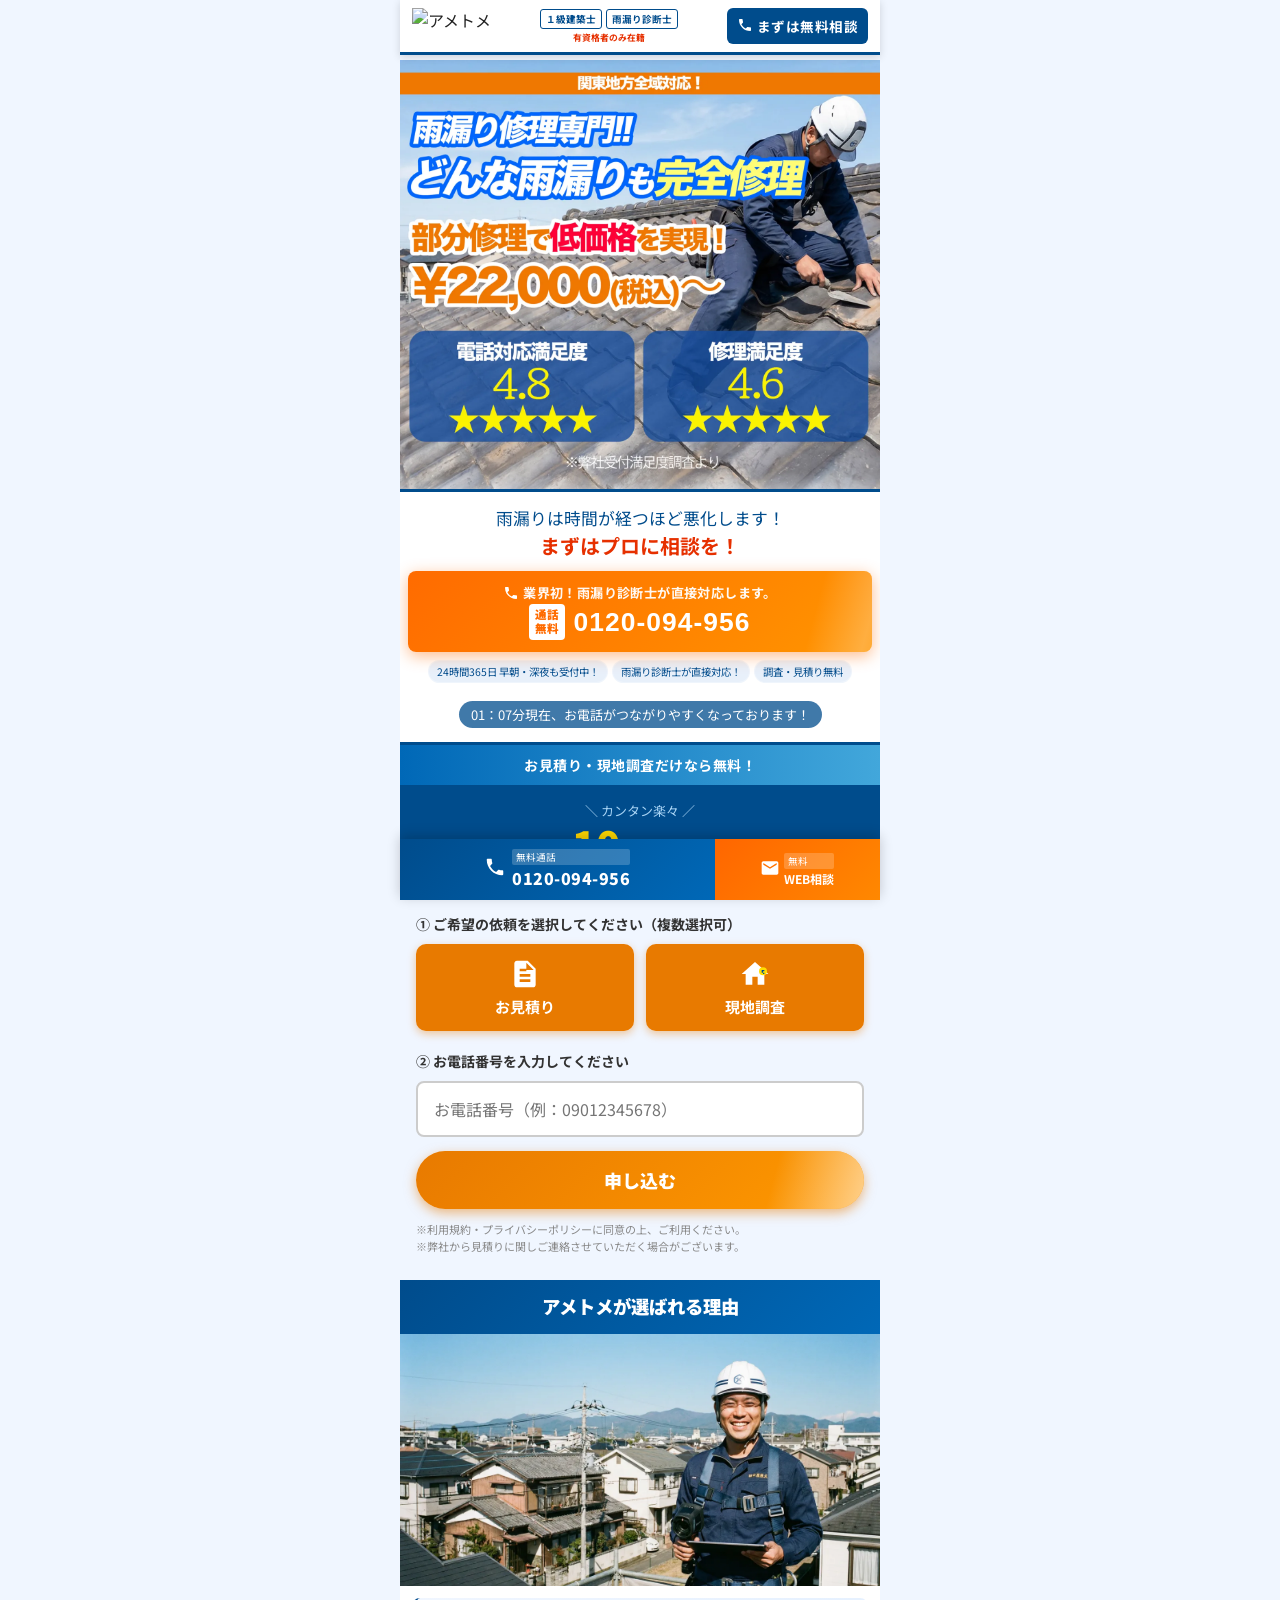
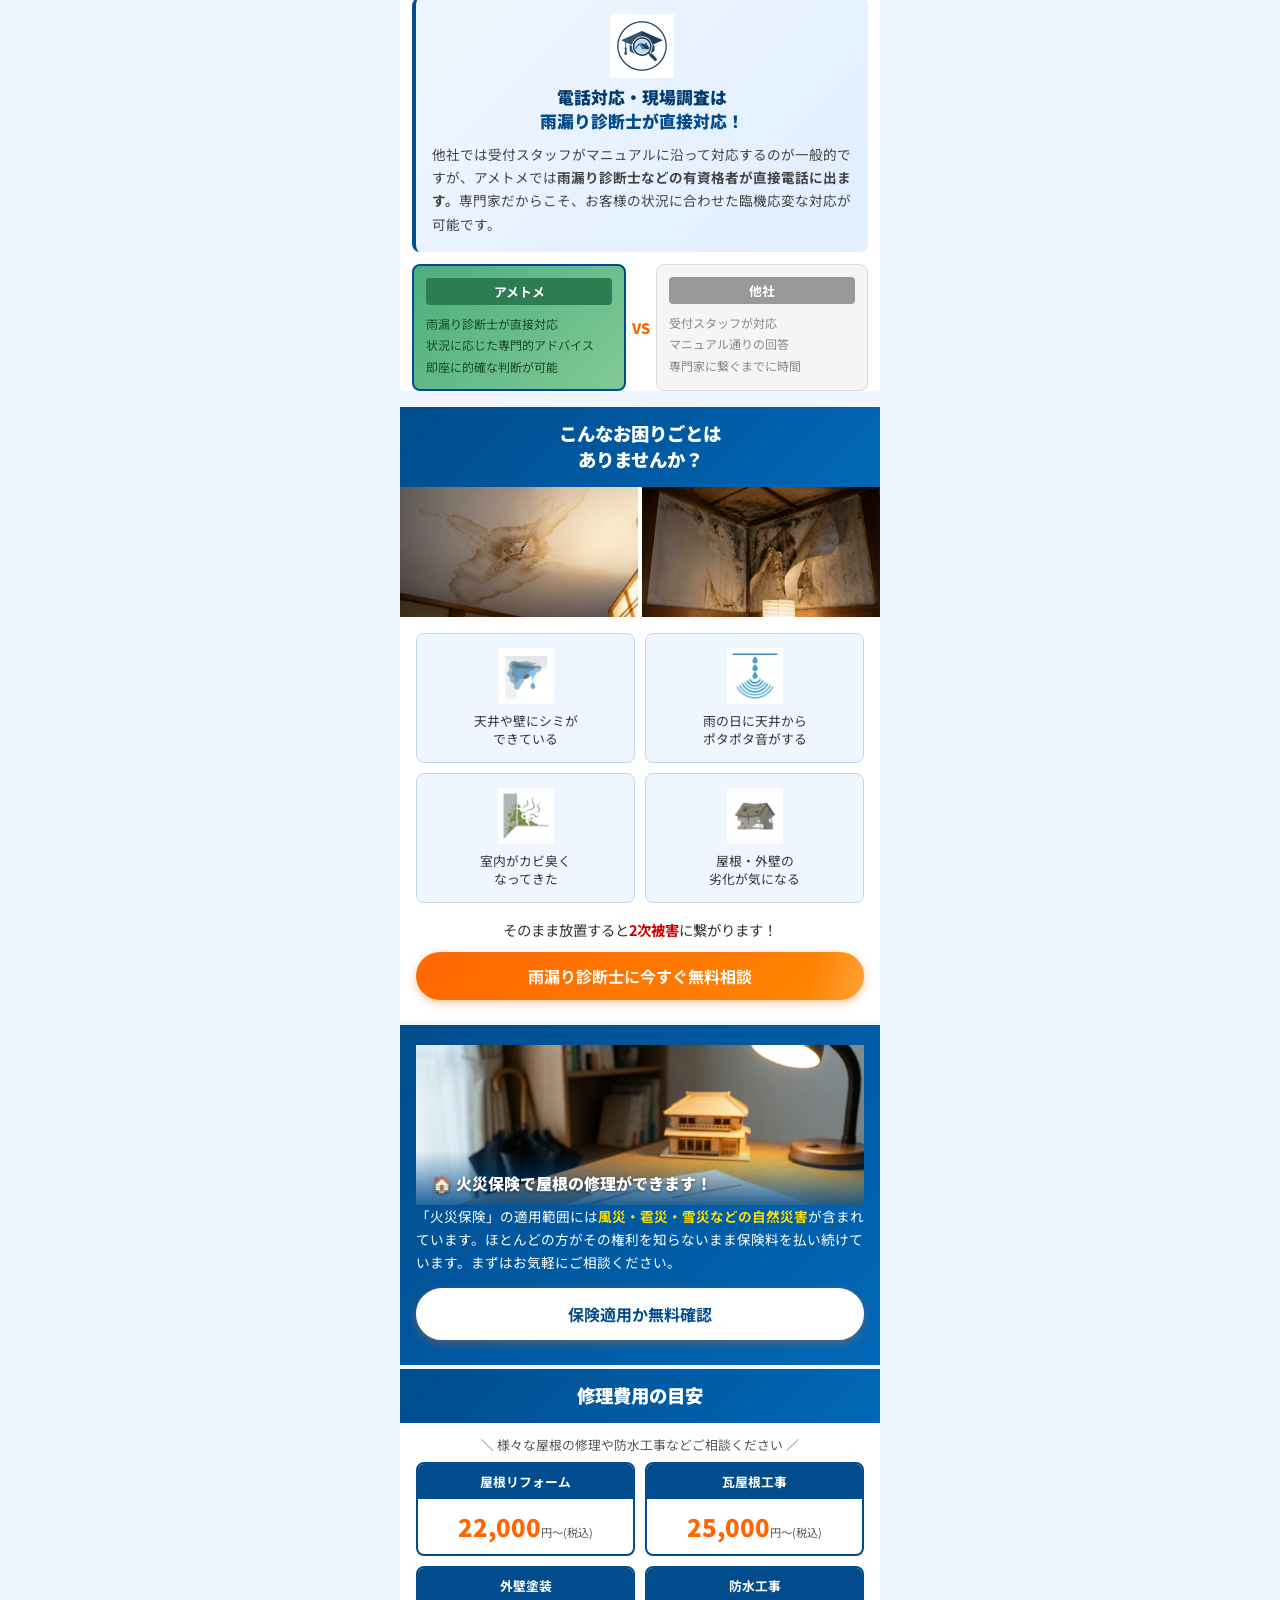
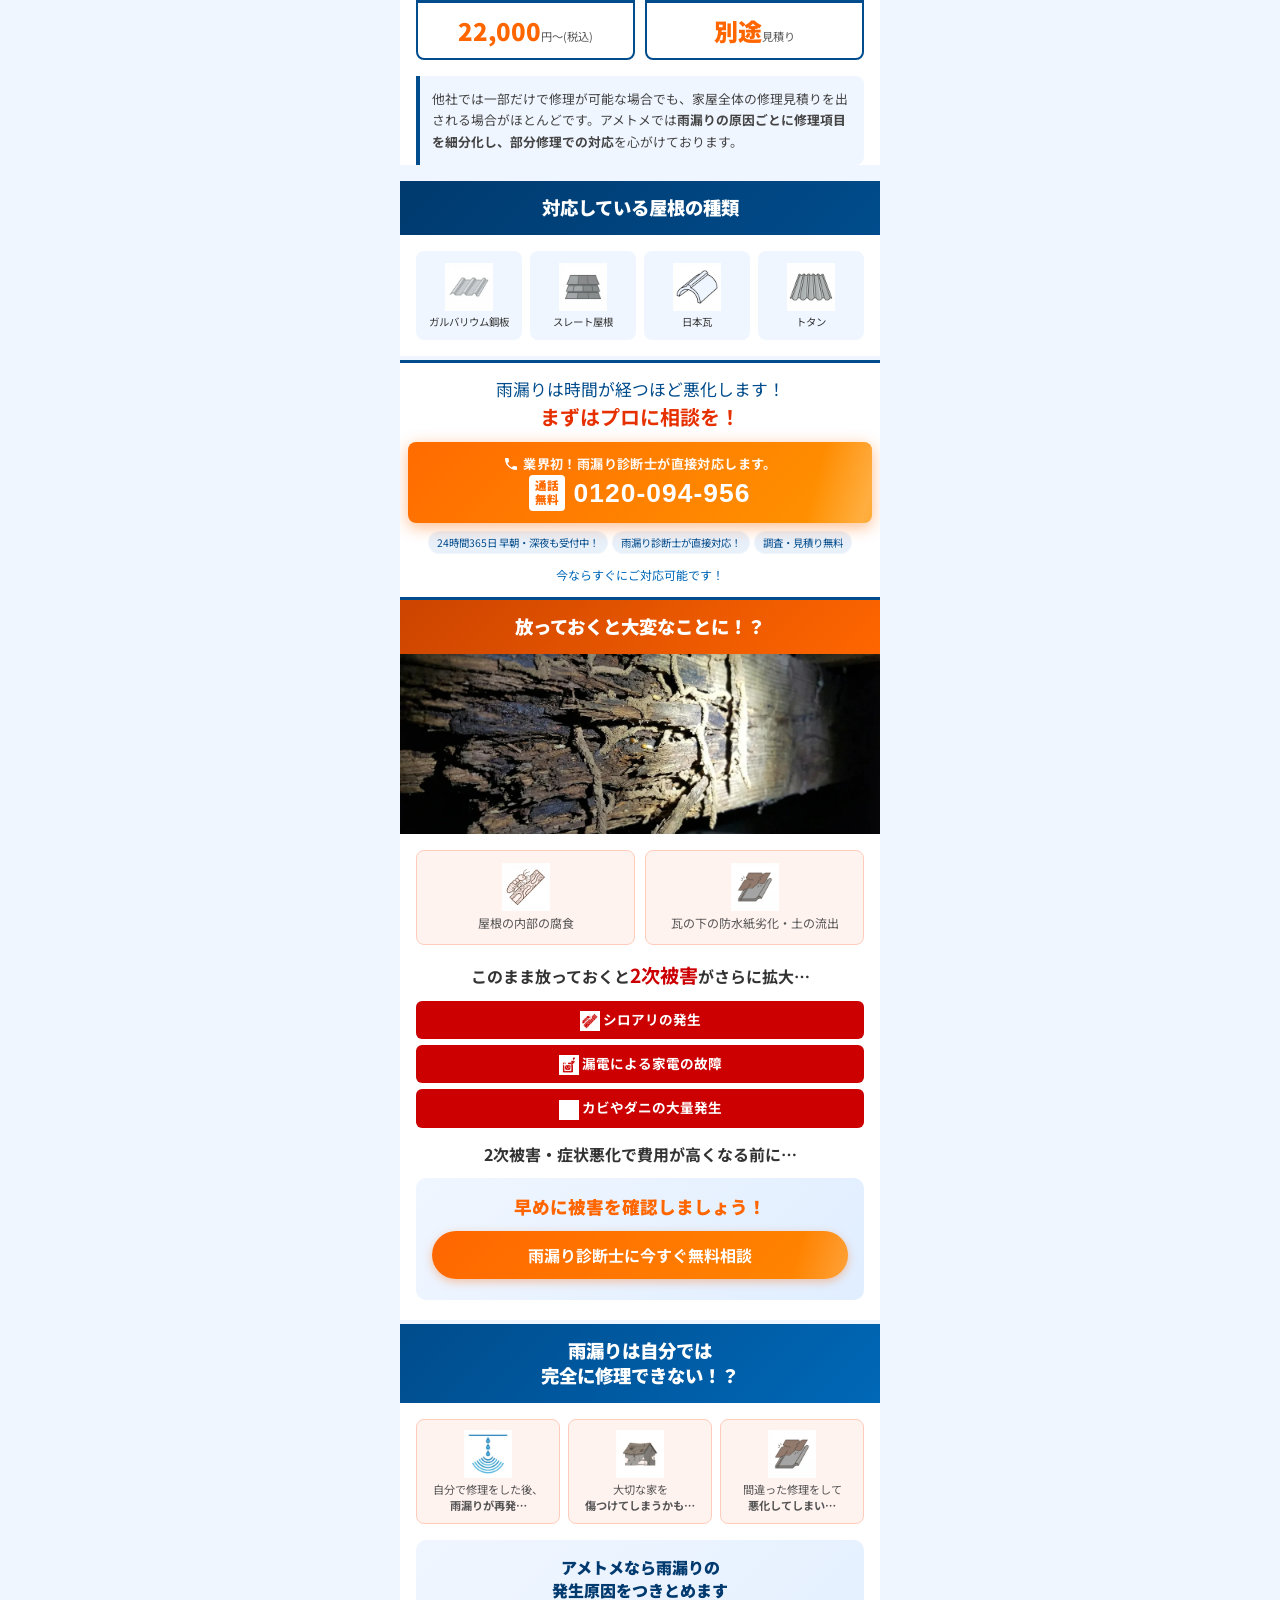
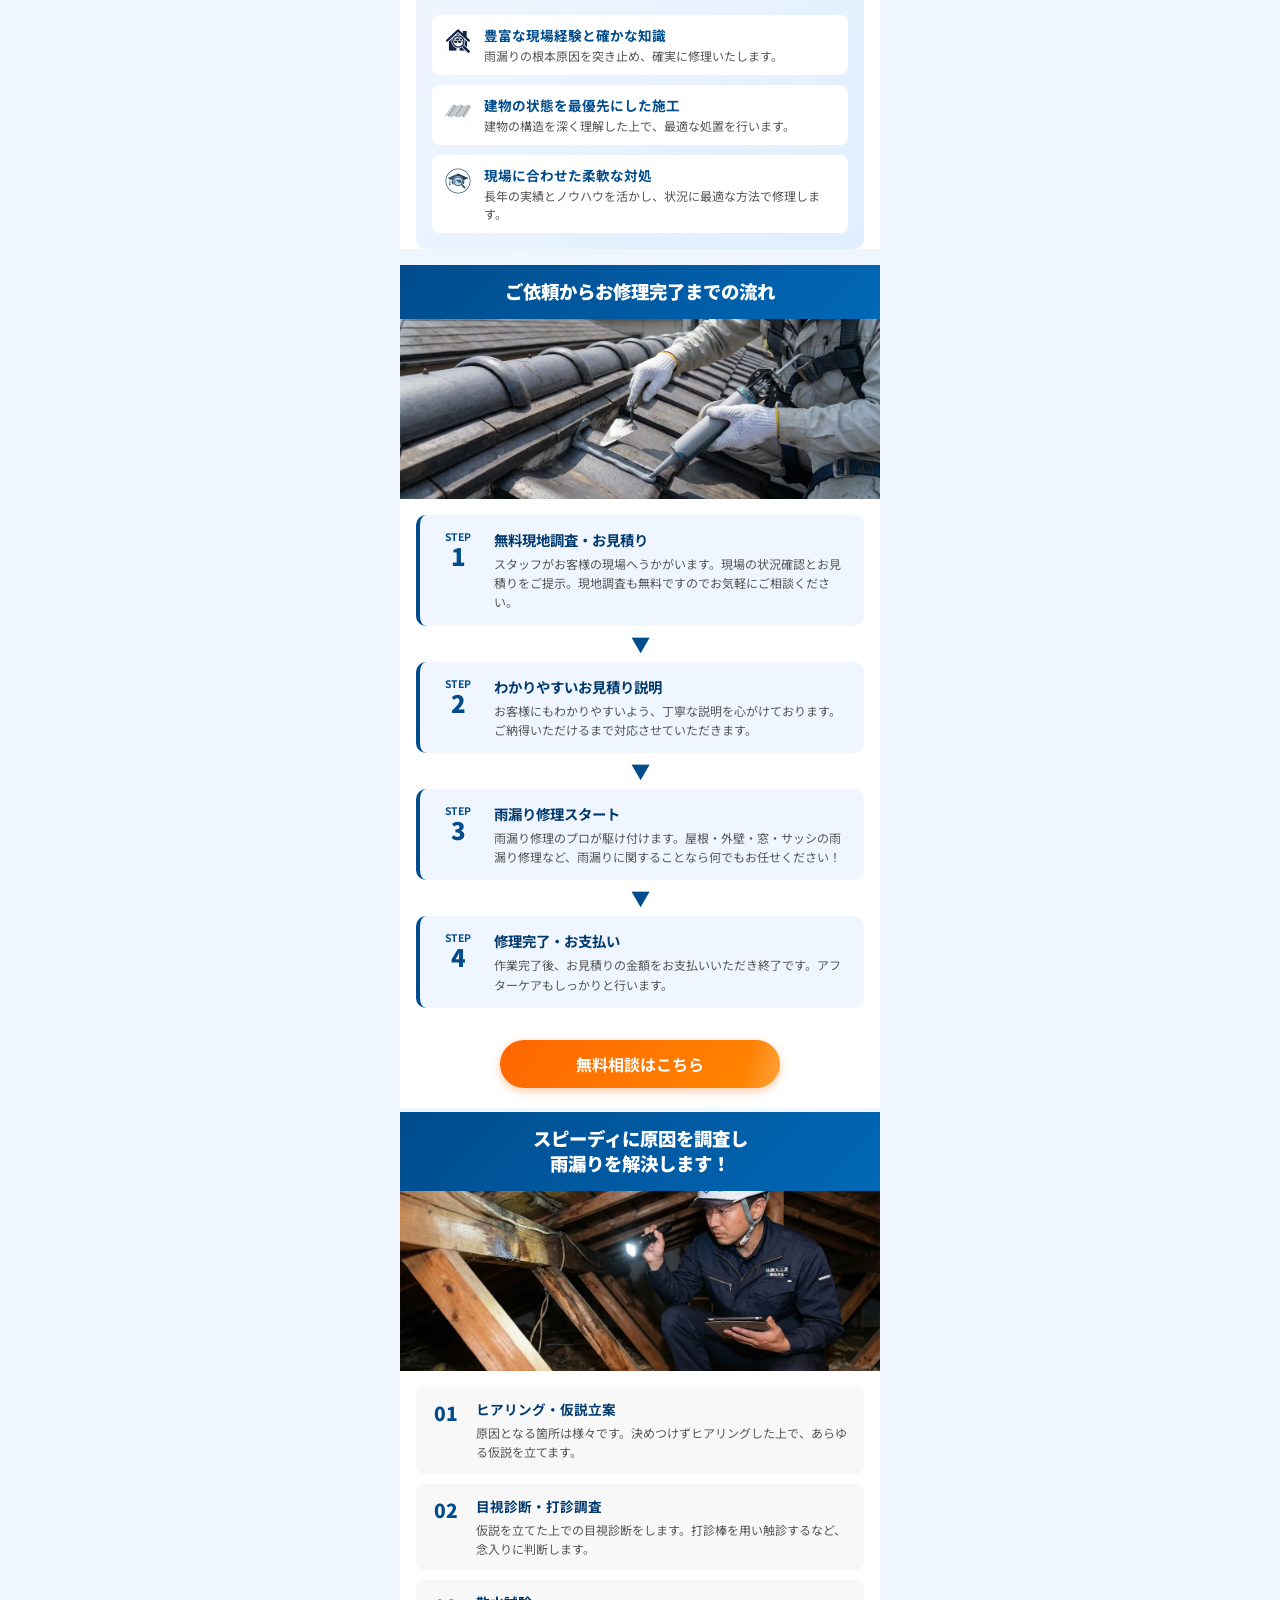
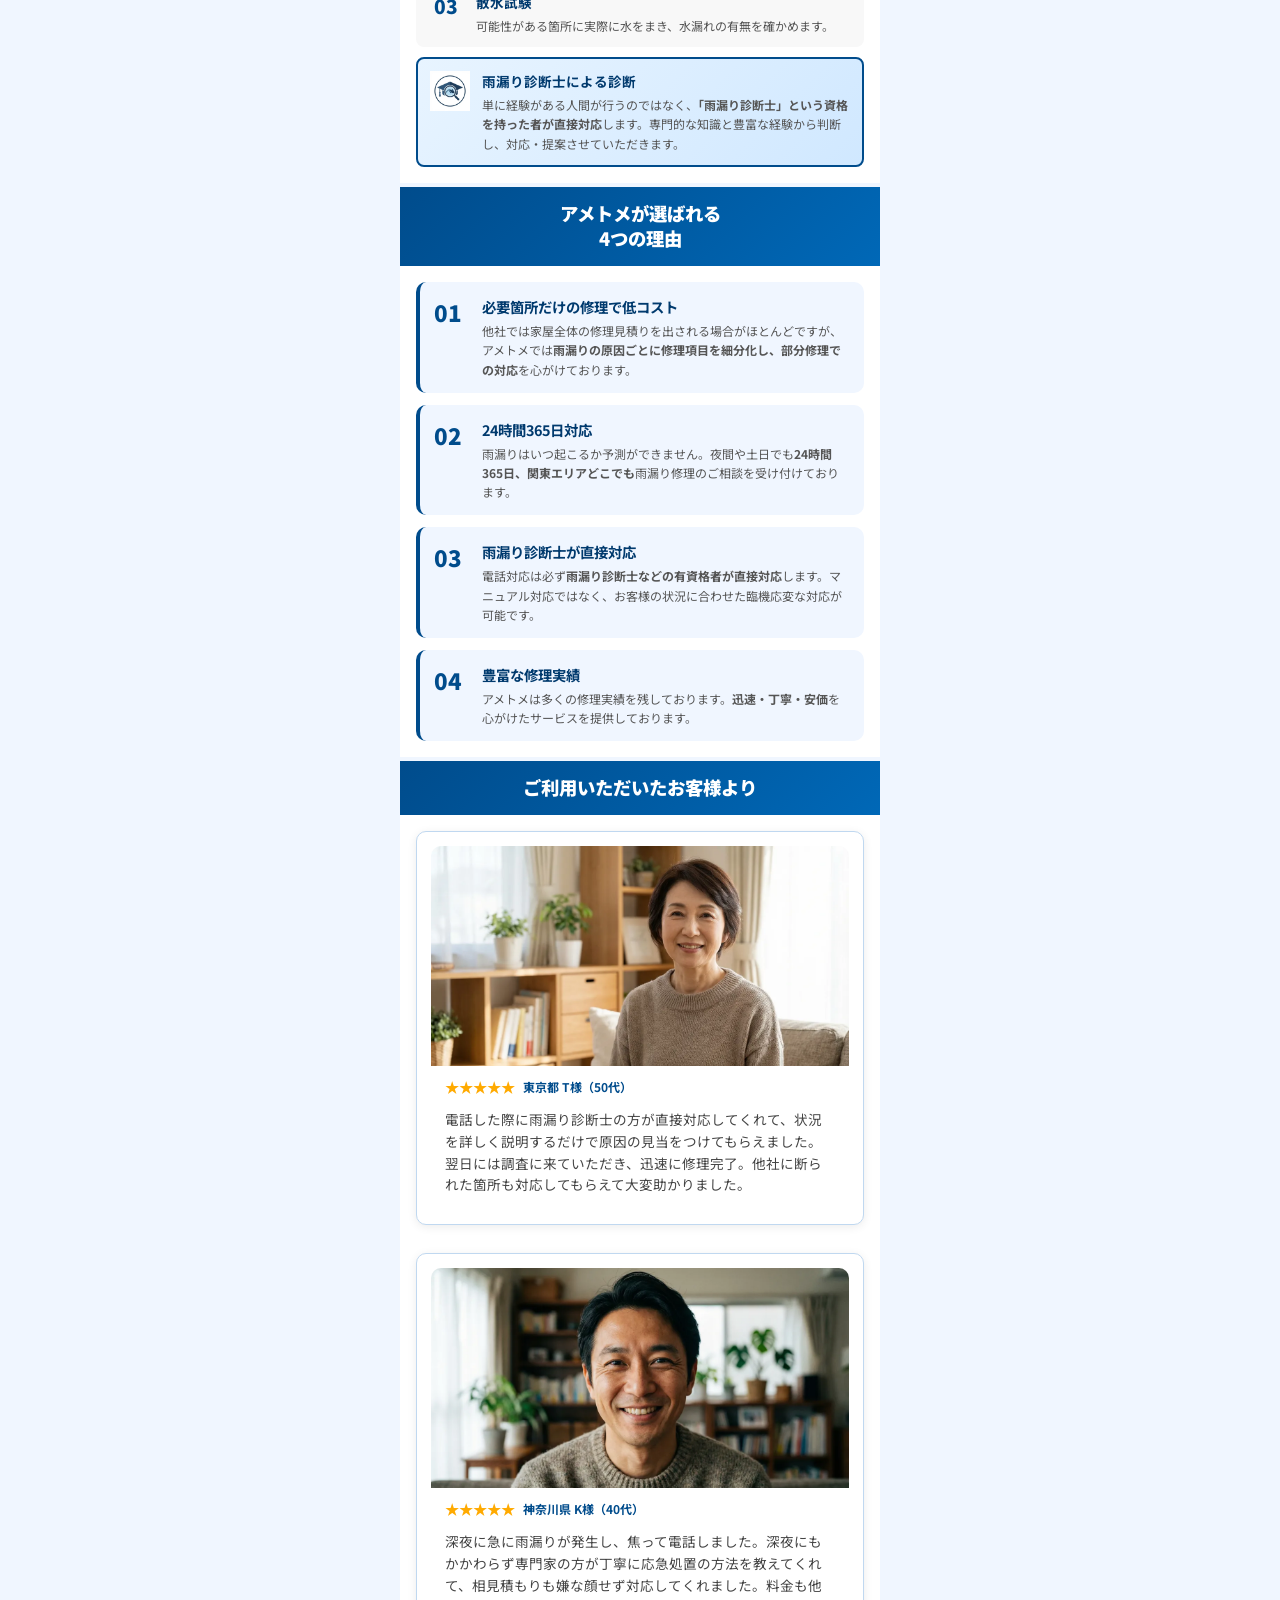
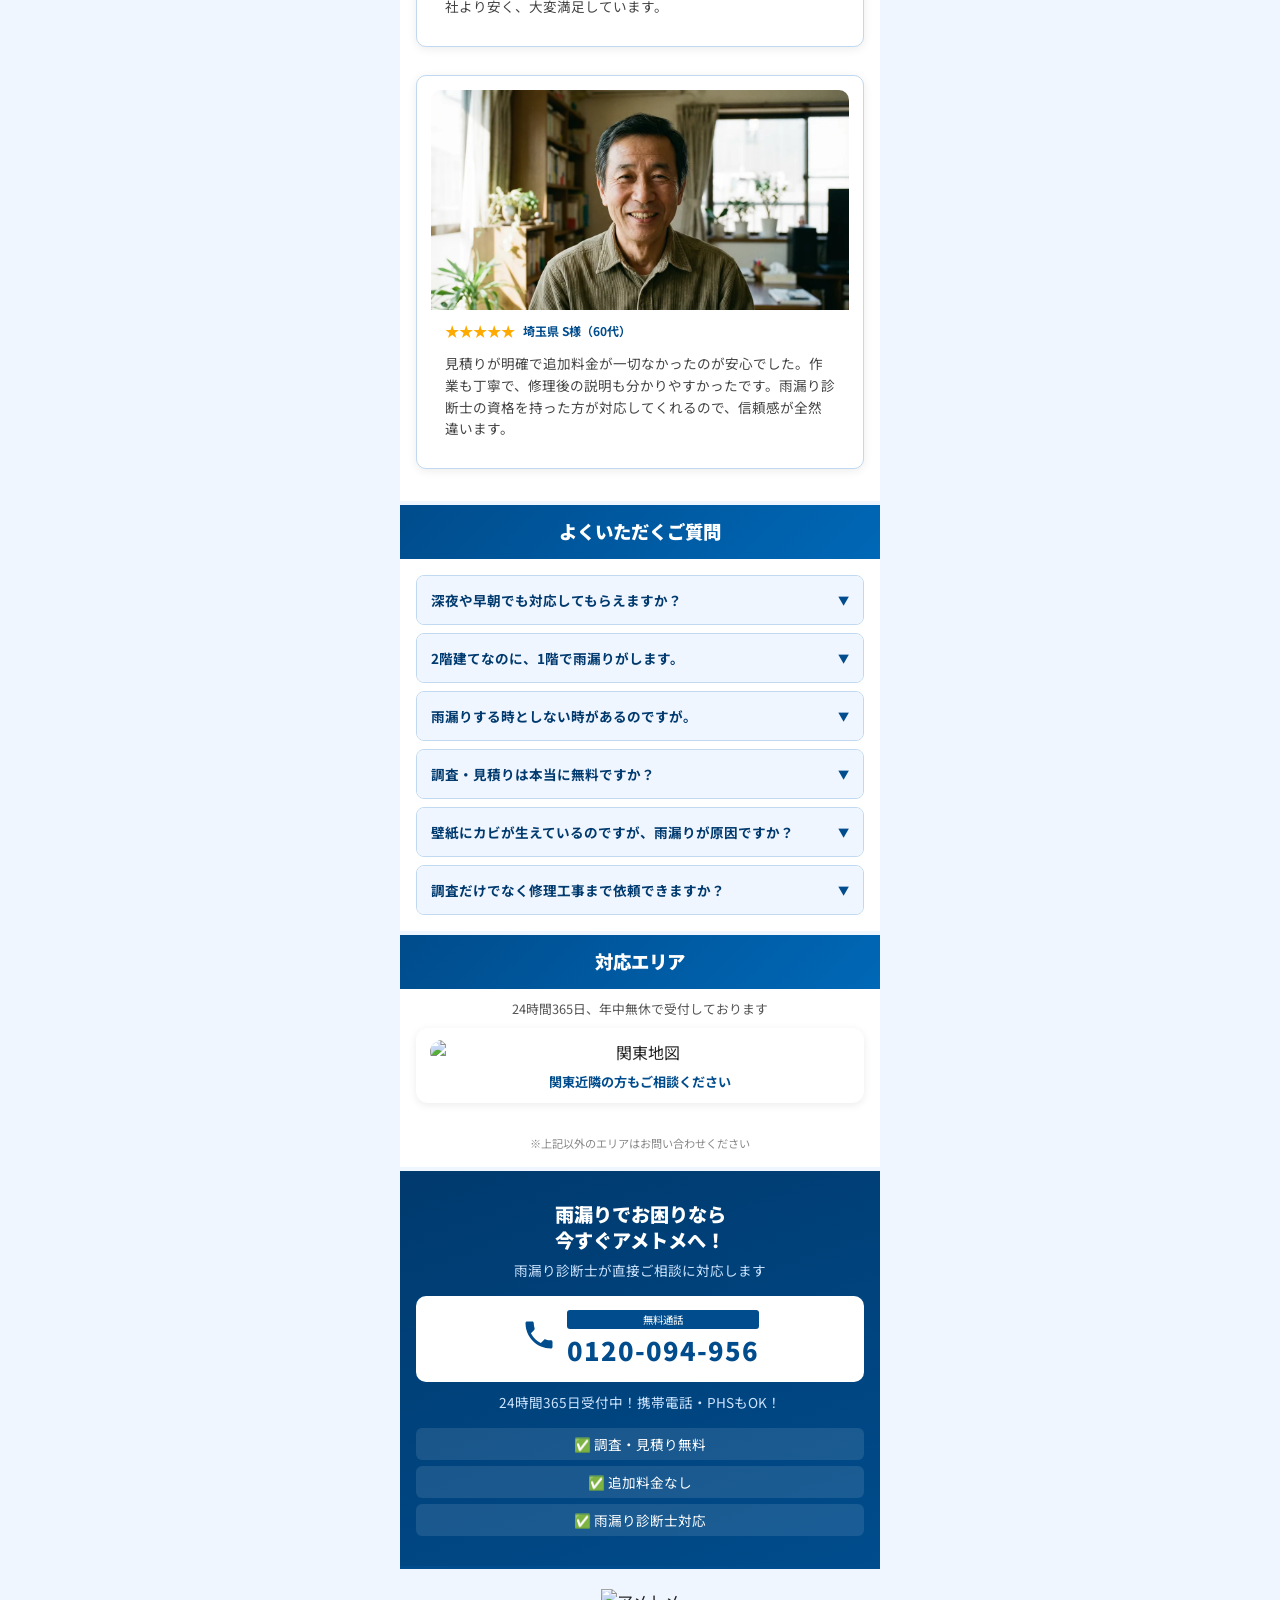
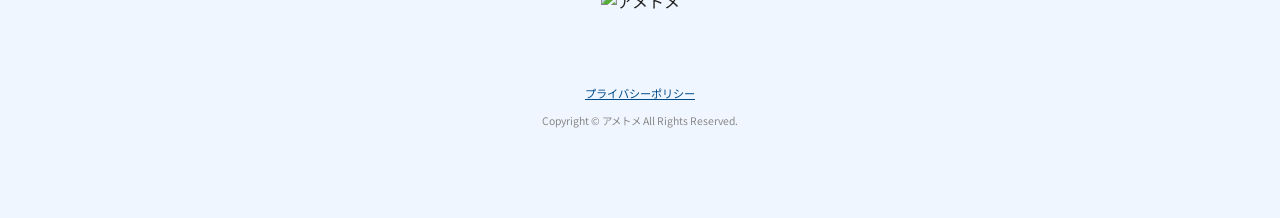
==== index.html @ 77d97c4b "画像をWebPに軽量化（写真1200px・アイコン256px、アスペクト比保持）" ====
<!DOCTYPE html>
<html lang="ja">
<head>
  <meta charset="UTF-8">
  <!-- Google Tag Manager -->
  <script>(function(w,d,s,l,i){w[l]=w[l]||[];w[l].push({'gtm.start':
  new Date().getTime(),event:'gtm.js'});var f=d.getElementsByTagName(s)[0],
  j=d.createElement(s),dl=l!='dataLayer'?'&l='+l:'';j.async=true;j.src=
  'https://www.googletagmanager.com/gtm.js?id='+i+dl;f.parentNode.insertBefore(j,f);
  })(window,document,'script','dataLayer','GTM-PG8TC7L5');</script>
  <!-- End Google Tag Manager -->
  <link rel="icon" type="image/x-icon" href="favicon.ico">
  <link rel="icon" type="image/png" sizes="32x32" href="favicon-32x32.png">
  <link rel="apple-touch-icon" sizes="180x180" href="apple-touch-icon.png">
  <meta name="viewport" content="width=device-width, initial-scale=1.0, maximum-scale=1.0, user-scalable=no">
  <title>【公式】雨漏り修理専門のアメトメ</title>
  <link rel="stylesheet" href="style.css">
  <link rel="preconnect" href="https://fonts.googleapis.com">
  <script>
    // リアルタイム時刻表示
    function updateRealtimeNote() {
      var el = document.getElementById('realtime-note');
      if (!el) return;
      var now = new Date();
      var h = now.getHours();
      var m = now.getMinutes();
      var hStr = String(h).padStart(2,'0');
      var mStr = String(m).padStart(2,'0');
      el.textContent = hStr + '\uFF1A' + mStr + '\u5206\u73fe\u5728\u3001\u304a\u96fb\u8a71\u304c\u3064\u306a\u304c\u308a\u3084\u3059\u304f\u306a\u3063\u3066\u304a\u308a\u307e\u3059\uff01';
    }
    document.addEventListener('DOMContentLoaded', function() {
      updateRealtimeNote();
      setInterval(updateRealtimeNote, 60000);
      // フォームボタントグル
      window.toggleFormType = function(btn) {
        btn.classList.toggle('selected');
      };

      // URLからIDとパラメータを取得する
      function getLpId() {
        // クエリパラメータの ?id=xxx を取得（例: ?id=1, ?id=lis1）
        var search = window.location.search;
        if (search) {
          var params = new URLSearchParams(search);
          var id = params.get('id');
          if (id) return id;
        }
        return '';
      }
      function getAllParams() {
        var params = {};
        // URLクエリパラメータ（?gclid=xxx など）をすべて取得
        var search = window.location.search;
        if (search) {
          search.substring(1).split('&').forEach(function(p) {
            var kv = p.split('=');
            if (kv[0]) params[decodeURIComponent(kv[0])] = decodeURIComponent(kv[1] || '');
          });
        }
        // lp_id を id パラメータから設定（その他タグと重複しないよう id は除外）
        var lpId = getLpId();
        if (lpId) {
          params['lp_id'] = lpId;
          delete params['id']; // その他タグに id が重複表示されないよう削除
        }
        return params;
      }

      // フォームバリデーション
      window.submitForm = function(e) {
        e.preventDefault();
        var tel = document.getElementById('form-tel').value.trim();
        var error = document.getElementById('form-tel-error');
        var input = document.getElementById('form-tel');
        // 数字8桁以上の数字のみ許可
        var telRegex = /^[0-9]{8,13}$/;
        if (!tel || !telRegex.test(tel.replace(/-/g, ''))) {
          error.style.display = 'block';
          input.style.borderColor = '#e00';
          return;
        }
        error.style.display = 'none';
        input.style.borderColor = '';

        // 選択内容を取得
        var selectedBtns = document.querySelectorAll('.form-type-btn.selected');
        var selectedTypes = [];
        selectedBtns.forEach(function(btn) {
          selectedTypes.push(btn.querySelector('span:last-child').textContent.trim());
        });
        var selectedText = selectedTypes.length > 0 ? selectedTypes.join('、') : '未選択';

        // GASエンドポイントに送信
        var params = getAllParams();
        var gasUrl = 'https://script.google.com/macros/s/AKfycbxDRDaoy_xDl4v4_bYH3mhDGW6qh0iqcvrIvxtK2GXDJiKAFluW1lR8rySm_0wHvDYA/exec';
        var payload = {
          tel: tel,
          selected: selectedText,
          lp_id: params['lp_id'] || '',
          params: params,
          timestamp: new Date().toLocaleString('ja-JP', {timeZone: 'Asia/Tokyo'})
        };
        // GASに非同期送信（失敗してもサンクスページには遷移）
        try {
          fetch(gasUrl, {
            method: 'POST',
            mode: 'no-cors',
            headers: {'Content-Type': 'application/json'},
            body: JSON.stringify(payload)
          });
        } catch(err) { /* 送信失敗は無視 */ }

        // GTM dataLayer push（フォームCV）
        window.dataLayer = window.dataLayer || [];
        window.dataLayer.push({
          event: 'form_cv',
          lp_id: params['lp_id'] || '',
          tel: tel,
          selected: selectedText
        });

        // サンクスページに遷移（パラメータを引き継ぐ）
        var thanksUrl = 'thanks.html';
        var paramStr = Object.keys(params).map(function(k) {
          return encodeURIComponent(k) + '=' + encodeURIComponent(params[k]);
        }).join('&');
        if (paramStr) thanksUrl += '?' + paramStr;
        window.location.href = thanksUrl;
      };
    });
  </script>
  <link href="https://fonts.googleapis.com/css2?family=Noto+Sans+JP:wght@400;500;700;900&display=swap" rel="stylesheet">
</head>
<body>
<!-- Google Tag Manager (noscript) -->
<noscript><iframe src="https://www.googletagmanager.com/ns.html?id=GTM-PG8TC7L5"
height="0" width="0" style="display:none;visibility:hidden"></iframe></noscript>
<!-- End Google Tag Manager (noscript) -->

<!-- ===== FIXED HEADER ===== -->
<header class="fixed-header">
  <div class="header-inner">
    <div class="logo-wrap">
      <img src="img/logo_yoko.png" alt="アメトメ" class="header-logo-img">
    </div>
    <div class="header-badges">
      <div class="header-badge-wrap">
        <span class="header-badge">１級建築士</span>
        <span class="header-badge">雨漏り診断士</span>
      </div>
      <p class="header-badge-note">有資格者のみ在籍</p>
    </div>
    <a href="tel:01200940956" class="header-tel">
      <span class="tel-icon">
        <svg xmlns="http://www.w3.org/2000/svg" width="16" height="16" viewBox="0 0 24 24" fill="white">
          <path d="M6.62 10.79c1.44 2.83 3.76 5.14 6.59 6.59l2.2-2.2c.27-.27.67-.36 1.02-.24 1.12.37 2.33.57 3.57.57.55 0 1 .45 1 1V20c0 .55-.45 1-1 1-9.39 0-17-7.61-17-17 0-.55.45-1 1-1h3.5c.55 0 1 .45 1 1 0 1.25.2 2.45.57 3.57.11.35.03.74-.25 1.02l-2.2 2.2z"/>
        </svg>
      </span>
      <span class="tel-num">まずは無料相談</span>
    </a>
  </div>
</header>


<!-- ===== HERO ===== -->
<section class="hero-img-only">
  <a href="tel:01200940956">
    <img src="img/fv_main.webp" alt="雨漏り修理専門！どんな雨漏りも完全修理 部分修理で低価格を実現！¥22,000(税込)〜" class="hero-fv-img">
  </a>
</section>

<!-- ===== CTA BAND 1 ===== -->
<section class="cta-band">
  <p class="cta-band-title">雨漏りは時間が経つほど悪化します！<br><strong>まずはプロに相談を！</strong></p>
  <a href="tel:01200940956" class="btn-call-band btn-call-orange">
    <span class="call-line1">
      <svg xmlns="http://www.w3.org/2000/svg" width="16" height="16" viewBox="0 0 24 24" fill="white" style="vertical-align:middle;margin-right:4px;">
        <path d="M6.62 10.79c1.44 2.83 3.76 5.14 6.59 6.59l2.2-2.2c.27-.27.67-.36 1.02-.24 1.12.37 2.33.57 3.57.57.55 0 1 .45 1 1V20c0 .55-.45 1-1 1-9.39 0-17-7.61-17-17 0-.55.45-1 1-1h3.5c.55 0 1 .45 1 1 0 1.25.2 2.45.57 3.57.11.35.03.74-.25 1.02l-2.2 2.2z"/>
      </svg>
      業界初！雨漏り診断士が直接対応します。
    </span>
    <span class="call-line2">
      <span class="call-free-box">通話<br>無料</span>
      <span class="call-tel-num">0120-094-956</span>
    </span>
  </a>
  <div class="cta-band-info">
    <span>24時間365日 早朝・深夜も受付中！</span>
    <span>雨漏り診断士が直接対応！</span>
    <span>調査・見積り無料</span>
  </div>
  <p class="cta-band-note" id="realtime-note">今ならすぐにご対応可能です！</p>
</section>

<!-- ===== SIMPLE FORM ===== -->
<section class="simple-form-section">
  <div class="form-badge">お見積り・現地調査だけなら無料！</div>
  <div class="form-header">
    <p class="form-header-sub">＼ カンタン楽々 ／</p>
    <h2 class="form-header-title">たった<span class="form-big">10</span>秒で相談完了！</h2>
  </div>
  <div class="form-body">
    <p class="form-step-label">① ご希望の依頼を選択してください（複数選択可）</p>
    <div class="form-type-btns">
      <button class="form-type-btn" onclick="toggleFormType(this)">
        <span class="form-type-icon">
          <svg xmlns="http://www.w3.org/2000/svg" width="32" height="32" viewBox="0 0 24 24" fill="white"><path d="M14 2H6c-1.1 0-2 .9-2 2v16c0 1.1.9 2 2 2h12c1.1 0 2-.9 2-2V8l-6-6zm-1 7V3.5L18.5 9H13zM8 16h8v2H8v-2zm0-4h8v2H8v-2zm0-4h5v2H8V8z"/></svg>
        </span>
        <span>お見積り</span>
      </button>
      <button class="form-type-btn" onclick="toggleFormType(this)">
        <span class="form-type-icon">
          <svg xmlns="http://www.w3.org/2000/svg" width="32" height="32" viewBox="0 0 24 24" fill="white"><path d="M10 20v-6h4v6h5v-8h3L12 3 2 12h3v8z"/><circle cx="18" cy="10" r="3" fill="#ffdd00"/><path d="M17 9h2v1h-1v1h-1V9zm1 2h1v1h-1v-1z" fill="#004c8c"/></svg>
        </span>
        <span>現地調査</span>
      </button>
    </div>
    <p class="form-step-label">② お電話番号を入力してください</p>
    <input type="tel" id="form-tel" class="form-tel-input" placeholder="お電話番号（例：09012345678）" inputmode="numeric">
    <p id="form-tel-error" class="form-tel-error" style="display:none">⚠️ 電話番号を正しく入力してください</p>
    <button class="form-submit-btn" id="form-submit-btn" onclick="submitForm(event)">申し込む</button>
    <p class="form-disclaimer">※利用規約・プライバシーポリシーに同意の上、ご利用ください。<br>※弊社から見積りに関しご連絡させていただく場合がございます。</p>
  </div>
</section>

<!-- ===== UNIQUE VALUE ===== -->
<section class="unique-value">
  <div class="section-header blue">
    <h2>アメトメが選ばれる理由</h2>
  </div>
  <img src="img/photo_diagnosis_wide.webp" alt="雨漏り診断士" class="cert-photo-wide">
  <div class="unique-card highlight-card">
    <div class="unique-icon"><img src="img/icon_diagnosis.webp" alt="雨漏り診断士" class="section-icon"></div>
    <h3>電話対応・現場調査は<br><em>雨漏り診断士が直接対応！</em></h3>
    <p>他社では受付スタッフがマニュアルに沿って対応するのが一般的ですが、アメトメでは<strong>雨漏り診断士などの有資格者が直接電話に出ます。</strong>専門家だからこそ、お客様の状況に合わせた臨機応変な対応が可能です。</p>
  </div>
  <div class="unique-compare">
    <div class="compare-col ametome ametome-green">
      <div class="compare-label">アメトメ</div>
      <ul>
        <li>雨漏り診断士が直接対応</li>
        <li>状況に応じた専門的アドバイス</li>
        <li>即座に的確な判断が可能</li>
      </ul>
    </div>
    <div class="compare-vs">VS</div>
    <div class="compare-col other">
      <div class="compare-label">他社</div>
      <ul>
        <li>受付スタッフが対応</li>
        <li>マニュアル通りの回答</li>
        <li>専門家に繋ぐまでに時間</li>
      </ul>
    </div>
  </div>
</section>

<!-- ===== WORRY ===== -->
<section class="worry">
  <div class="section-header blue">
    <h2>こんなお困りごとは<br>ありませんか？</h2>
  </div>
  <div class="worry-photo-row">
    <img src="img/photo_ceiling_stain.webp" alt="天井の雨漏りシミ" class="worry-photo">
    <img src="img/photo_mold_wall.webp" alt="壁のカビ" class="worry-photo">
  </div>
  <div class="worry-list">
    <div class="worry-item">
      <span class="worry-icon"><img src="img/icon_stain.webp" alt="シミ" class="section-icon"></span>
      <p>天井や壁にシミが<br>できている</p>
    </div>
    <div class="worry-item">
      <span class="worry-icon"><img src="img/icon_drip.webp" alt="ポタポタ" class="section-icon"></span>
      <p>雨の日に天井から<br>ポタポタ音がする</p>
    </div>
    <div class="worry-item">
      <span class="worry-icon"><img src="img/icon_mold.webp" alt="カビ" class="section-icon"></span>
      <p>室内がカビ臭く<br>なってきた</p>
    </div>
    <div class="worry-item">
      <span class="worry-icon"><img src="img/icon_roof_damage.webp" alt="屋根劣化" class="section-icon"></span>
      <p>屋根・外壁の<br>劣化が気になる</p>
    </div>
  </div>
  <div class="worry-cta">
    <p>そのまま放置すると<strong>2次被害</strong>に繋がります！</p>
    <a href="tel:01200940956" class="btn-call-sm">雨漏り診断士に今すぐ無料相談</a>
  </div>
</section>

<!-- ===== INSURANCE ===== -->
<section class="insurance">
  <div class="insurance-hero">
    <img src="img/photo_fire_insurance.webp" alt="火災保険" class="insurance-photo">
    <div class="insurance-overlay">
      <h3>🏠 火災保険で屋根の修理ができます！</h3>
    </div>
  </div>
  <div class="insurance-inner">
    <h3 style="display:none">火災保険で屋根の修理ができます！</h3>
    <p>「火災保険」の適用範囲には<strong>風災・雹災・雪災などの自然災害</strong>が含まれています。ほとんどの方がその権利を知らないまま保険料を払い続けています。まずはお気軽にご相談ください。</p>
    <a href="tel:01200940956" class="btn-call-sm white">保険適用か無料確認</a>
  </div>
</section>

<!-- ===== PRICE ===== -->
<section class="price">
  <div class="section-header blue">
    <h2>修理費用の目安</h2>
  </div>
  <p class="price-lead">＼ 様々な屋根の修理や防水工事などご相談ください ／</p>
  <div class="price-grid">
    <div class="price-card">
      <div class="price-card-name">屋根リフォーム</div>
      <div class="price-card-price"><strong>22,000</strong><span>円〜(税込)</span></div>
    </div>
    <div class="price-card">
      <div class="price-card-name">瓦屋根工事</div>
      <div class="price-card-price"><strong>25,000</strong><span>円〜(税込)</span></div>
    </div>
    <div class="price-card">
      <div class="price-card-name">外壁塗装</div>
      <div class="price-card-price"><strong>22,000</strong><span>円〜(税込)</span></div>
    </div>
    <div class="price-card">
      <div class="price-card-name">防水工事</div>
      <div class="price-card-price"><strong>別途</strong><span>見積り</span></div>
    </div>
  </div>
  <div class="price-note-box">
    <p>他社では一部だけで修理が可能な場合でも、家屋全体の修理見積りを出される場合がほとんどです。アメトメでは<strong>雨漏りの原因ごとに修理項目を細分化し、部分修理での対応</strong>を心がけております。</p>
  </div>

</section>

<!-- ===== ROOF TYPES ===== -->
<section class="roof-types">
  <div class="section-header dark">
    <h2>対応している屋根の種類</h2>
  </div>
  <div class="roof-grid">
    <div class="roof-item">
      <div class="roof-icon"><img src="img/icon_roof_galv.webp" alt="ガルバリウム鋼板" class="section-icon"></div>
      <p>ガルバリウム鋼板</p>
    </div>
    <div class="roof-item">
      <div class="roof-icon"><img src="img/icon_roof_slate.webp" alt="スレート" class="section-icon"></div>
      <p>スレート屋根</p>
    </div>
    <div class="roof-item">
      <div class="roof-icon"><img src="img/icon_roof_kawara2.webp" alt="日本瓦" class="section-icon"></div>
      <p>日本瓦</p>
    </div>
    <div class="roof-item">
      <div class="roof-icon"><img src="img/icon_roof_totan.webp" alt="トタン" class="section-icon"></div>
      <p>トタン</p>
    </div>
  </div>
</section>

<!-- ===== CTA BAND 2 ===== -->
<section class="cta-band">
  <p class="cta-band-title">雨漏りは時間が経つほど悪化します！<br><strong>まずはプロに相談を！</strong></p>
  <a href="tel:01200940956" class="btn-call-band btn-call-orange">
    <span class="call-line1">
      <svg xmlns="http://www.w3.org/2000/svg" width="16" height="16" viewBox="0 0 24 24" fill="white" style="vertical-align:middle;margin-right:4px;">
        <path d="M6.62 10.79c1.44 2.83 3.76 5.14 6.59 6.59l2.2-2.2c.27-.27.67-.36 1.02-.24 1.12.37 2.33.57 3.57.57.55 0 1 .45 1 1V20c0 .55-.45 1-1 1-9.39 0-17-7.61-17-17 0-.55.45-1 1-1h3.5c.55 0 1 .45 1 1 0 1.25.2 2.45.57 3.57.11.35.03.74-.25 1.02l-2.2 2.2z"/>
      </svg>
      業界初！雨漏り診断士が直接対応します。
    </span>
    <span class="call-line2">
      <span class="call-free-box">通話<br>無料</span>
      <span class="call-tel-num">0120-094-956</span>
    </span>
  </a>
  <div class="cta-band-info">
    <span>24時間365日 早朝・深夜も受付中！</span>
    <span>雨漏り診断士が直接対応！</span>
    <span>調査・見積り無料</span>
  </div>
  <p class="cta-band-note">今ならすぐにご対応可能です！</p>
</section>

<!-- ===== DANGER ===== -->
<section class="danger">
  <div class="section-header orange">
    <h2>放っておくと大変なことに！？</h2>
  </div>
  <img src="img/photo_termite_damage.webp" alt="シロアリ被害" class="danger-photo">
  <div class="danger-items">
    <div class="danger-item">
      <span class="danger-icon"><img src="img/icon_termite2.webp" alt="腐食" class="section-icon"></span>
      <p>屋根の内部の腐食</p>
    </div>
    <div class="danger-item">
      <span class="danger-icon"><img src="img/icon_waterproof.webp" alt="防水紙劣化" class="section-icon"></span>
      <p>瓦の下の防水紙劣化・土の流出</p>
    </div>
  </div>
  <div class="danger-result">
    <p>このまま放っておくと<span class="danger-highlight">2次被害</span>がさらに拡大…</p>
    <div class="danger-secondary">
      <span><img src="img/icon_termite2.webp" alt="" class="inline-icon"> シロアリの発生</span>
      <span><img src="img/icon_leak.webp" alt="" class="inline-icon"> 漏電による家電の故障</span>
      <span><img src="img/icon_mold.webp" alt="" class="inline-icon"> カビやダニの大量発生</span>
    </div>
    <p class="danger-cta-text">2次被害・症状悪化で<strong>費用が高くなる前に…</strong></p>
    <div class="danger-action">
      <p class="danger-action-title">早めに被害を確認しましょう！</p>
          <a href="tel:01200940956" class="btn-call-sm">雨漏り診断士に今すぐ無料相談</a>
  </div>
</section>

<!-- ===== DIY WARNING ===== -->
<section class="diy-warning">
  <div class="section-header blue">
    <h2>雨漏りは自分では<br>完全に修理できない！？</h2>
  </div>
  <div class="diy-risks">
    <div class="diy-risk">
      <span class="diy-icon"><img src="img/icon_drip.webp" alt="再発" class="section-icon-sm"></span>
      <p>自分で修理をした後、<br><strong>雨漏りが再発…</strong></p>
    </div>
    <div class="diy-risk">
      <span class="diy-icon"><img src="img/icon_roof_damage.webp" alt="家を傷つける" class="section-icon-sm"></span>
      <p>大切な家を<br><strong>傷つけてしまうかも…</strong></p>
    </div>
    <div class="diy-risk">
      <span class="diy-icon"><img src="img/icon_waterproof.webp" alt="悪化" class="section-icon-sm"></span>
      <p>間違った修理をして<br><strong>悪化してしまい…</strong></p>
    </div>
  </div>
  <div class="diy-solution">
    <h3>アメトメなら雨漏りの<br>発生原因をつきとめます</h3>
    <div class="solution-items">
      <div class="solution-item">
        <span class="sol-icon"><img src="img/icon_survey.webp" alt="調査" class="section-icon-sm"></span>
        <div>
          <strong>豊富な現場経験と確かな知識</strong>
          <p>雨漏りの根本原因を突き止め、確実に修理いたします。</p>
        </div>
      </div>
      <div class="solution-item">
        <span class="sol-icon"><img src="img/icon_roof_galv.webp" alt="建物" class="section-icon-sm"></span>
        <div>
          <strong>建物の状態を最優先にした施工</strong>
          <p>建物の構造を深く理解した上で、最適な処置を行います。</p>
        </div>
      </div>
      <div class="solution-item">
        <span class="sol-icon"><img src="img/icon_diagnosis.webp" alt="対処" class="section-icon-sm"></span>
        <div>
          <strong>現場に合わせた柔軟な対処</strong>
          <p>長年の実績とノウハウを活かし、状況に最適な方法で修理します。</p>
        </div>
      </div>
    </div>
  </div>
</section>

<!-- ===== FLOW ===== -->
<section class="flow">
  <div class="section-header blue">
    <h2>ご依頼からお修理完了までの流れ</h2>
  </div>
  <img src="img/photo_repair_work.webp" alt="修理作業" class="flow-photo">
  <div class="flow-steps">
    <div class="flow-step">
      <div class="step-num">STEP <span>1</span></div>
      <div class="step-content">
        <h4>無料現地調査・お見積り</h4>
        <p>スタッフがお客様の現場へうかがいます。現場の状況確認とお見積りをご提示。現地調査も無料ですのでお気軽にご相談ください。</p>
      </div>
    </div>
    <div class="flow-arrow">▼</div>
    <div class="flow-step">
      <div class="step-num">STEP <span>2</span></div>
      <div class="step-content">
        <h4>わかりやすいお見積り説明</h4>
        <p>お客様にもわかりやすいよう、丁寧な説明を心がけております。ご納得いただけるまで対応させていただきます。</p>
      </div>
    </div>
    <div class="flow-arrow">▼</div>
    <div class="flow-step">
      <div class="step-num">STEP <span>3</span></div>
      <div class="step-content">
        <h4>雨漏り修理スタート</h4>
        <p>雨漏り修理のプロが駆け付けます。屋根・外壁・窓・サッシの雨漏り修理など、雨漏りに関することなら何でもお任せください！</p>
      </div>
    </div>
    <div class="flow-arrow">▼</div>
    <div class="flow-step">
      <div class="step-num">STEP <span>4</span></div>
      <div class="step-content">
        <h4>修理完了・お支払い</h4>
        <p>作業完了後、お見積りの金額をお支払いいただき終了です。アフターケアもしっかりと行います。</p>
      </div>
    </div>
  </div>
    <a href="tel:01200940956" class="btn-call-sm center">無料相談はこちら</a>
</section>

<!-- ===== INVESTIGATION ===== -->
<section class="investigation">
  <div class="section-header blue">
    <h2>スピーディに原因を調査し<br>雨漏りを解決します！</h2>
  </div>
  <img src="img/photo_inspection.webp" alt="屋根調査" class="inv-photo">
  <div class="inv-steps">
    <div class="inv-step">
      <div class="inv-num">01</div>
      <div class="inv-content">
        <h4>ヒアリング・仮説立案</h4>
        <p>原因となる箇所は様々です。決めつけずヒアリングした上で、あらゆる仮説を立てます。</p>
      </div>
    </div>
    <div class="inv-step">
      <div class="inv-num">02</div>
      <div class="inv-content">
        <h4>目視診断・打診調査</h4>
        <p>仮説を立てた上での目視診断をします。打診棒を用い触診するなど、念入りに判断します。</p>
      </div>
    </div>
    <div class="inv-step">
      <div class="inv-num">03</div>
      <div class="inv-content">
        <h4>散水試験</h4>
        <p>可能性がある箇所に実際に水をまき、水漏れの有無を確かめます。</p>
      </div>
    </div>

    <div class="inv-step highlight">
      <div class="inv-num"><img src="img/icon_diagnosis.webp" alt="診断士" class="section-icon-sm"></div>
      <div class="inv-content">
        <h4>雨漏り診断士による診断</h4>
        <p>単に経験がある人間が行うのではなく、<strong>「雨漏り診断士」という資格を持った者が直接対応</strong>します。専門的な知識と豊富な経験から判断し、対応・提案させていただきます。</p>
      </div>
    </div>
  </div>
</section>

<!-- ===== REASONS ===== -->
<section class="reasons">
  <div class="section-header blue">
    <h2>アメトメが選ばれる<br>4つの理由</h2>
  </div>
  <div class="reason-list">
    <div class="reason-item">
      <div class="reason-num">01</div>
      <div class="reason-content">
        <h4>必要箇所だけの修理で低コスト</h4>
        <p>他社では家屋全体の修理見積りを出される場合がほとんどですが、アメトメでは<strong>雨漏りの原因ごとに修理項目を細分化し、部分修理での対応</strong>を心がけております。</p>
      </div>
    </div>
    <div class="reason-item">
      <div class="reason-num">02</div>
      <div class="reason-content">
        <h4>24時間365日対応</h4>
        <p>雨漏りはいつ起こるか予測ができません。夜間や土日でも<strong>24時間365日、関東エリアどこでも</strong>雨漏り修理のご相談を受け付けております。</p>
      </div>
    </div>
    <div class="reason-item">
      <div class="reason-num">03</div>
      <div class="reason-content">
        <h4>雨漏り診断士が直接対応</h4>
        <p>電話対応は必ず<strong>雨漏り診断士などの有資格者が直接対応</strong>します。マニュアル対応ではなく、お客様の状況に合わせた臨機応変な対応が可能です。</p>
      </div>
    </div>
    <div class="reason-item">
      <div class="reason-num">04</div>
      <div class="reason-content">
        <h4>豊富な修理実績</h4>
        <p>アメトメは多くの修理実績を残しております。<strong>迅速・丁寧・安価</strong>を心がけたサービスを提供しております。</p>
      </div>
    </div>
  </div>
</section>

<!-- ===== REVIEWS ===== -->
<section class="reviews">
  <div class="section-header blue">
    <h2>ご利用いただいたお客様より</h2>
  </div>
  <div class="review-list">
    <div class="review-card">
    <img src="img/review1_wide.webp" alt="東京都 T様" class="review-photo-wide">
      <div class="review-header">
        <span class="review-stars">★★★★★</span>
        <span class="review-name">東京都 T様（50代）</span>
      </div>
      <p>電話した際に雨漏り診断士の方が直接対応してくれて、状況を詳しく説明するだけで原因の見当をつけてもらえました。翌日には調査に来ていただき、迅速に修理完了。他社に断られた箇所も対応してもらえて大変助かりました。</p>
    </div>
    <div class="review-card">
      <img src="img/review2_wide.webp" alt="神奈川県 K様" class="review-photo-wide">
      <div class="review-header">
        <span class="review-stars">★★★★★</span>
        <span class="review-name">神奈川県 K様（40代）</span>
      </div>
      <p>深夜に急に雨漏りが発生し、焦って電話しました。深夜にもかかわらず専門家の方が丁寧に応急処置の方法を教えてくれて、相見積もりも嫌な顔せず対応してくれました。料金も他社より安く、大変満足しています。</p>
    </div>
    <div class="review-card">
      <img src="img/review3_wide.webp" alt="埼玉県 S様" class="review-photo-wide">
      <div class="review-header">
        <span class="review-stars">★★★★★</span>
        <span class="review-name">埼玉県 S様（60代）</span>
      </div>
      <p>見積りが明確で追加料金が一切なかったのが安心でした。作業も丁寧で、修理後の説明も分かりやすかったです。雨漏り診断士の資格を持った方が対応してくれるので、信頼感が全然違います。</p>
    </div>
  </div>
</section>

<!-- ===== FAQ ===== -->
<section class="faq">
  <div class="section-header blue">
    <h2>よくいただくご質問</h2>
  </div>
  <div class="faq-list">
    <details class="faq-item">
      <summary>深夜や早朝でも対応してもらえますか？</summary>
      <div class="faq-answer">
        <p>はい、24時間365日受け付けております。深夜・早朝・土日祝日も対応可能です。まずはお電話ください。</p>
      </div>
    </details>
    <details class="faq-item">
      <summary>2階建てなのに、1階で雨漏りがします。</summary>
      <div class="faq-answer">
        <p>雨漏りは雨水が建物内部を伝って、発生箇所から離れた場所に出てくることがあります。原因箇所の特定が重要ですので、まずは無料調査をご利用ください。</p>
      </div>
    </details>
    <details class="faq-item">
      <summary>雨漏りする時としない時があるのですが。</summary>
      <div class="faq-answer">
        <p>風向きや雨量によって雨漏りが発生したりしなかったりすることがあります。症状が軽いうちに原因を特定することが重要です。</p>
      </div>
    </details>
    <details class="faq-item">
      <summary>調査・見積りは本当に無料ですか？</summary>
      <div class="faq-answer">
        <p>はい、現地調査・お見積りは完全無料です。お見積り後に作業をキャンセルされても費用は一切かかりません。</p>
      </div>
    </details>
    <details class="faq-item">
      <summary>壁紙にカビが生えているのですが、雨漏りが原因ですか？</summary>
      <div class="faq-answer">
        <p>クロスのカビは雨漏りや結露が原因であることが多いです。放置すると構造材の腐食につながりますので、早めのご相談をおすすめします。</p>
      </div>
    </details>
    <details class="faq-item">
      <summary>調査だけでなく修理工事まで依頼できますか？</summary>
      <div class="faq-answer">
        <p>はい、調査から修理まで一貫して対応いたします。屋根・外壁・ベランダ・サッシなど様々な箇所に対応しております。</p>
      </div>
    </details>
  </div>
</section>

<!-- ===== AREA ===== -->
<section class="area">
  <div class="section-header blue">
    <h2>対応エリア</h2>
  </div>
  <p class="area-lead">24時間365日、年中無休で受付しております</p>
  <div class="area-main">
    <div class="area-map-wrap">
      <img src="img/map_kanto.svg" alt="関東地図" class="area-map-img">
      <p class="area-map-note">関東近隣の方もご相談ください</p>
    </div>
  </div>
  <p class="area-note">※上記以外のエリアはお問い合わせください</p>
</section>

<!-- ===== FINAL CTA ===== -->
<section class="final-cta">
  <div class="final-cta-inner">
    <h2>雨漏りでお困りなら<br>今すぐアメトメへ！</h2>
    <p>雨漏り診断士が直接ご相談に対応します</p>
    <a href="tel:01200940956" class="btn-call-final">
      <span class="call-icon-lg">
        <svg xmlns="http://www.w3.org/2000/svg" width="36" height="36" viewBox="0 0 24 24" fill="#004c8c">
          <path d="M6.62 10.79c1.44 2.83 3.76 5.14 6.59 6.59l2.2-2.2c.27-.27.67-.36 1.02-.24 1.12.37 2.33.57 3.57.57.55 0 1 .45 1 1V20c0 .55-.45 1-1 1-9.39 0-17-7.61-17-17 0-.55.45-1 1-1h3.5c.55 0 1 .45 1 1 0 1.25.2 2.45.57 3.57.11.35.03.74-.25 1.02l-2.2 2.2z"/>
        </svg>
      </span>
      <span>
        <span class="call-free-lg">無料通話</span>
        <span class="call-num-lg">0120-094-956</span>
      </span>
    </a>
    <p class="final-note">24時間365日受付中！携帯電話・PHSもOK！</p>
    <div class="final-features">
      <span>✅ 調査・見積り無料</span>
      <span>✅ 追加料金なし</span>
      <span>✅ 雨漏り診断士対応</span>
    </div>
  </div>
</section>

<!-- ===== FOOTER ===== -->
<footer class="footer">
  <div class="footer-logo">
    <img src="img/logo_square.png" alt="アメトメ" class="footer-logo-img">
  </div>
  <nav class="footer-nav">
    <a href="privacy.html">プライバシーポリシー</a>
  </nav>
  <p class="footer-copy">Copyright © アメトメ All Rights Reserved.</p>
</footer>

<!-- ===== FIXED BOTTOM CTA ===== -->
<div class="fixed-bottom-cta">
  <a href="tel:01200940956" class="fixed-btn-call">
    <span class="fixed-icon">
      <svg xmlns="http://www.w3.org/2000/svg" width="22" height="22" viewBox="0 0 24 24" fill="white">
        <path d="M6.62 10.79c1.44 2.83 3.76 5.14 6.59 6.59l2.2-2.2c.27-.27.67-.36 1.02-.24 1.12.37 2.33.57 3.57.57.55 0 1 .45 1 1V20c0 .55-.45 1-1 1-9.39 0-17-7.61-17-17 0-.55.45-1 1-1h3.5c.55 0 1 .45 1 1 0 1.25.2 2.45.57 3.57.11.35.03.74-.25 1.02l-2.2 2.2z"/>
      </svg>
    </span>
    <span>
      <span class="fixed-label">無料通話</span>
      <span class="fixed-num">0120-094-956</span>
    </span>
  </a>
  <a href="#web-form" class="fixed-btn-mail" onclick="document.querySelector('.simple-form-section').scrollIntoView({behavior:'smooth'}); return false;">
    <span class="fixed-icon">
      <svg xmlns="http://www.w3.org/2000/svg" width="20" height="20" viewBox="0 0 24 24" fill="white"><path d="M20 4H4c-1.1 0-2 .9-2 2v12c0 1.1.9 2 2 2h16c1.1 0 2-.9 2-2V6c0-1.1-.9-2-2-2zm0 4l-8 5-8-5V6l8 5 8-5v2z"/></svg>
    </span>
    <span>
      <span class="fixed-label">無料</span>
      <span class="fixed-label2">WEB相談</span>
    </span>
  </a>
</div>

<!-- ===== 通話確認モーダル ===== -->
<div id="call-modal" class="call-modal-overlay" role="dialog" aria-modal="true" aria-labelledby="call-modal-title">
  <div class="call-modal-box">
    <p class="call-modal-num" id="call-modal-title">0120-094-956</p>
    <p class="call-modal-sub">業界初！雨漏り診断士が直接対応</p>
    <div class="call-modal-btns">
      <button class="call-modal-cancel" id="call-modal-cancel">キャンセル</button>
      <a href="tel:01200940956" class="call-modal-call" id="call-modal-call">
        <svg xmlns="http://www.w3.org/2000/svg" width="18" height="18" viewBox="0 0 24 24" fill="white" style="vertical-align:middle;margin-right:4px;">
          <path d="M6.62 10.79c1.44 2.83 3.76 5.14 6.59 6.59l2.2-2.2c.27-.27.67-.36 1.02-.24 1.12.37 2.33.57 3.57.57.55 0 1 .45 1 1V20c0 .55-.45 1-1 1-9.39 0-17-7.61-17-17 0-.55.45-1 1-1h3.5c.55 0 1 .45 1 1 0 1.25.2 2.45.57 3.57.11.35.03.74-.25 1.02l-2.2 2.2z"/>
        </svg>
        無料相談
      </a>
    </div>
  </div>
</div>

<script>
(function() {
  var modal = document.getElementById('call-modal');
  var cancelBtn = document.getElementById('call-modal-cancel');
  var callBtn = document.getElementById('call-modal-call');

  // 通話モーダルを開く
  function openCallModal(e) {
    e.preventDefault();
    modal.classList.add('active');
    document.body.style.overflow = 'hidden';
  }

  // 通話モーダルを閉じる
  function closeCallModal() {
    modal.classList.remove('active');
    document.body.style.overflow = '';
  }

  // 「かける」ボタンクリック時：CVタグ発火後に発信
  callBtn.addEventListener('click', function() {
    // Google広告 CVタグ発火（gtagが読み込まれている場合）
    if (typeof gtag === 'function') {
      gtag('event', 'conversion', {
        'send_to': 'AW-XXXXXXXXXX/XXXXXXXXXXXXXXXXXX' // タグ発火時に実際のIDに変更してください
      });
    }
    // dataLayerプッシュ（GTM経由の場合）
    if (typeof dataLayer !== 'undefined') {
      dataLayer.push({ event: 'call_cv' });
    }
    closeCallModal();
  });

  // キャンセルボタン
  cancelBtn.addEventListener('click', closeCallModal);

  // オーバーレイクリックで閉じる
  modal.addEventListener('click', function(e) {
    if (e.target === modal) closeCallModal();
  });

  // 全ての tel: リンクにモーダルを挿入（call-modal-call自身は除外）
  document.addEventListener('DOMContentLoaded', function() {
    var telLinks = document.querySelectorAll('a[href="tel:01200940956"]');
    telLinks.forEach(function(link) {
      if (link.id === 'call-modal-call') return; // モーダル内のボタンは除外
      link.addEventListener('click', openCallModal);
    });
  });
})();
</script>

</body>
</html>
---- style.css ----
/* ===== RESET & BASE ===== */
*, *::before, *::after {
  box-sizing: border-box;
  margin: 0;
  padding: 0;
}

html {
  font-size: 16px;
  scroll-behavior: smooth;
  overflow-x: hidden;
}

body {
  font-family: 'Noto Sans JP', sans-serif;
  background: #f0f6ff;
  color: #222;
  max-width: 480px;
  margin: 0 auto;
  padding-top: 60px;
  padding-bottom: 70px;
  overflow-x: hidden;
}

a {
  text-decoration: none;
  color: inherit;
}

/* ===== FIXED HEADER ===== */
.fixed-header {
  position: fixed;
  top: 0;
  left: 50%;
  transform: translateX(-50%);
  width: 100%;
  max-width: 480px;
  background: #fff;
  border-bottom: 3px solid #004c8c;
  z-index: 1000;
  box-shadow: 0 2px 8px rgba(0,0,0,0.15);
}

.header-inner {
  display: flex;
  align-items: center;
  justify-content: space-between;
  padding: 8px 12px;
}

.logo-wrap {
  display: flex;
  flex-direction: column;
}

.logo-main {
  display: flex;
  align-items: center;
  gap: 4px;
}

.logo-rain {
  font-size: 1.3rem;
}

.logo-text {
  font-size: 1.5rem;
  font-weight: 900;
  color: #004c8c;
  line-height: 1;
  letter-spacing: 1px;
}

.logo-sub {
  font-size: 0.6rem;
  color: #666;
  margin-top: 2px;
}

.header-badges {
  display: flex;
  flex-direction: column;
  align-items: center;
  gap: 2px;
  flex: 1;
  padding: 0 6px;
}

.header-badge-wrap {
  display: flex;
  gap: 4px;
}

.header-badge {
  display: inline-block;
  border: 1.5px solid #004c8c;
  color: #004c8c;
  font-size: 0.6rem;
  font-weight: 700;
  padding: 2px 5px;
  border-radius: 3px;
  background: #fff;
  white-space: nowrap;
}

.header-badge-note {
  font-size: 0.55rem;
  color: #e63000;
  font-weight: 700;
  margin: 0;
  white-space: nowrap;
}

.header-tel {
  display: flex;
  align-items: center;
  gap: 4px;
  background: #004c8c;
  color: #fff;
  padding: 6px 10px;
  border-radius: 6px;
  flex-shrink: 0;
}

.tel-icon {
  font-size: 1rem;
}

.tel-num {
  font-size: 0.85rem;
  font-weight: 700;
  letter-spacing: 0.5px;
}

/* ===== SECTION HEADER ===== */
.section-header {
  padding: 14px 16px;
  text-align: center;
  margin-bottom: 0;
}

.section-header h2 {
  font-size: 1.15rem;
  font-weight: 900;
  line-height: 1.4;
  color: #fff;
}

.section-header.blue {
  background: linear-gradient(135deg, #004c8c, #0068b7);
}

.section-header.dark {
  background: linear-gradient(135deg, #003a6e, #004c8c);
}

.section-header.orange {
  background: linear-gradient(135deg, #cc4400, #ff6600);
}

/* ===== HERO ===== */
.hero {
  position: relative;
  overflow: hidden;
  min-height: 558px;
  padding: 0 0 20px;
}

/* 背面レイヤー：画像 */
.hero-bg-image {
  position: absolute;
  top: 0;
  left: 0;
  width: 100%;
  height: 100%;
  z-index: 0;
}

.hero-bg-image .hero-worker-img {
  width: 100%;
  height: 100%;
  object-fit: cover;
  object-position: right center;
  display: block;
}

/* 背面レイヤー：下部フェードアウトのみ */
.hero-overlay {
  position: absolute;
  bottom: 0;
  left: 0;
  width: 100%;
  height: 10%;
  background: linear-gradient(
    to bottom,
    rgba(240, 246, 255, 0) 0%,
    rgba(240, 246, 255, 1) 100%
  );
  z-index: 1;
  pointer-events: none;
}

.hero-worker-placeholder {
  display: flex;
  flex-direction: column;
  align-items: center;
  background: rgba(255,255,255,0.1);
  border-radius: 50%;
  width: 100px;
  height: 100px;
  justify-content: center;
  border: 2px solid rgba(255,255,255,0.2);
}

.worker-icon {
  font-size: 2.5rem;
}

.worker-label {
  font-size: 0.55rem;
  color: #cce4ff;
  text-align: center;
  line-height: 1.3;
}

.hero-badge {
  position: relative;
  z-index: 2;
  background: #ff6600;
  color: #fff;
  text-align: center;
  padding: 6px;
  font-size: 0.85rem;
  font-weight: 700;
  letter-spacing: 1px;
}

.hero-content {
  padding: 16px 16px 16px;
  position: relative;
  z-index: 2;
  width: 62%;
  /* 左側にテキストを固定、右側の人物と重ならないように */
}

.hero-catch {
  color: #fff;
  margin-bottom: 14px;
  text-shadow: 0 2px 8px rgba(0,0,0,0.7), 0 0 20px rgba(0,0,0,0.5);
}

.hero-catch-main {
  display: block;
  font-size: 1.9rem;
  font-weight: 900;
  line-height: 1.2;
  color: #fff;
  text-shadow: 2px 2px 6px rgba(0,0,0,0.9), 0 0 20px rgba(0,0,0,0.8);
  background: none;
  padding: 0;
  margin-bottom: 2px;
}

.hero-catch-main em {
  font-style: normal;
  color: #ffdd00;
  text-shadow: 0 2px 8px rgba(0,0,0,0.8);
  display: inline;
  font-size: 2.2rem;
}

.hero-catch-sub {
  display: inline-block;
  font-size: 1.1rem;
  font-weight: 700;
  margin-top: 8px;
  color: #fff;
  background: rgba(0, 30, 80, 0.75);
  padding: 6px 12px;
  border-radius: 6px;
  border-left: 4px solid #ffdd00;
  backdrop-filter: blur(2px);
}

.hero-price-box {
  background: rgba(0, 30, 80, 0.65);
  border: 2px solid rgba(255,255,255,0.3);
  border-radius: 10px;
  padding: 12px;
  margin-bottom: 14px;
  backdrop-filter: blur(2px);
}

.hero-price-label {
  display: flex;
  align-items: center;
  gap: 8px;
  margin-bottom: 8px;
}

.price-badge {
  background: #ffdd00;
  color: #333;
  font-size: 0.7rem;
  font-weight: 700;
  padding: 3px 8px;
  border-radius: 20px;
  white-space: nowrap;
}

.price-note {
  font-size: 0.7rem;
  color: #cce4ff;
}

.hero-price {
  display: flex;
  flex-direction: column;
}

.price-from {
  font-size: 0.85rem;
  color: #fff;
  font-weight: 700;
}

.price-main {
  font-size: 1.1rem;
  color: #fff;
  font-weight: 700;
}

.price-main strong {
  font-size: 2.2rem;
  color: #ffdd00;
  font-weight: 900;
}

.hero-cta {
  text-align: center;
  margin-bottom: 14px;
}

.btn-call-hero {
  display: inline-flex;
  align-items: center;
  gap: 8px;
  background: linear-gradient(135deg, #ff6600, #ff8800);
  color: #fff;
  font-size: 1rem;
  font-weight: 900;
  padding: 12px 16px;
  border-radius: 50px;
  box-shadow: 0 4px 15px rgba(255,102,0,0.4);
  width: 100%;
  justify-content: center;
}

.btn-icon {
  font-size: 1.2rem;
}

.hero-cta-note {
  font-size: 0.75rem;
  color: #cce4ff;
  margin-top: 6px;
}

.hero-rating {
  display: flex;
  align-items: center;
  background: rgba(0, 30, 80, 0.65);
  border-radius: 10px;
  padding: 10px;
  gap: 10px;
  margin-bottom: 6px;
  backdrop-filter: blur(2px);
}

.rating-item {
  flex: 1;
  text-align: center;
}

.rating-label {
  display: block;
  font-size: 0.65rem;
  color: #cce4ff;
  line-height: 1.3;
}

.rating-score {
  display: block;
  font-size: 1.6rem;
  font-weight: 900;
  color: #ffdd00;
  line-height: 1.1;
}

.rating-stars {
  display: block;
  font-size: 0.75rem;
  color: #ffdd00;
}

.rating-divider {
  width: 1px;
  height: 50px;
  background: rgba(255,255,255,0.3);
}

.rating-note {
  font-size: 0.65rem;
  color: #fff;
  text-align: center;
  padding: 2px 16px 8px;
  text-shadow: 0 1px 4px rgba(0,0,0,0.8);
}

/* ===== CTA BAND ===== */
.cta-band {
  background: #fff;
  border-top: 3px solid #004c8c;
  border-bottom: 3px solid #004c8c;
  padding: 14px 8px;
  text-align: center;
}

.cta-band-title {
  color: #004c8c;
  font-size: 1.05rem;
  line-height: 1.5;
  margin-bottom: 10px;
}

.cta-band-title strong {
  font-size: 1.25rem;
  color: #e63000;
}

.cta-band-info {
  display: flex;
  flex-wrap: wrap;
  gap: 4px;
  justify-content: center;
  margin-bottom: 12px;
}

.cta-band-info span {
  background: #e8f0fa;
  color: #004c8c;
  font-size: 0.65rem;
  padding: 3px 8px;
  border-radius: 20px;
  border: 1px solid rgba(255,255,255,0.3);
}

.btn-call-band {
  display: flex;
  align-items: center;
  justify-content: center;
  gap: 8px;
  background: #fff;
  color: #004c8c;
  border-radius: 8px;
  padding: 12px;
  margin-bottom: 8px;
  position: relative;
  overflow: hidden;
}

.call-icon {
  font-size: 1.3rem;
}

.call-free {
  display: block;
  font-size: 0.65rem;
  background: #004c8c;
  color: #fff;
  padding: 1px 6px;
  border-radius: 3px;
  margin-bottom: 2px;
}

.call-num {
  display: block;
  font-size: 1.5rem;
  font-weight: 900;
  letter-spacing: 1px;
  color: #004c8c;
}

.cta-band-note {
  font-size: 0.75rem;
  color: #0068b7;
}

/* オレンジCTAボタン（2行） */
.btn-call-orange {
  flex-direction: column;
  gap: 2px;
  background: linear-gradient(135deg, #ff6b00, #ff9500);
  color: #fff;
  box-shadow: 0 4px 16px rgba(255,107,0,0.45);
  position: relative;
  overflow: hidden;
}

.call-line1 {
  display: flex;
  align-items: center;
  justify-content: center;
  font-size: 0.82rem;
  font-weight: 700;
  color: rgba(255,255,255,0.95);
  letter-spacing: 0.03em;
}

.call-line2 {
  display: flex;
  align-items: center;
  justify-content: center;
  gap: 8px;
  line-height: 1;
}

/* 通話無料ボックス */
.call-free-box {
  display: flex;
  flex-direction: column;
  align-items: center;
  justify-content: center;
  background: #fff;
  color: #ff6b00;
  font-size: 0.72rem;
  font-weight: 900;
  line-height: 1.2;
  border-radius: 4px;
  padding: 4px 6px;
  min-width: 36px;
  text-align: center;
  flex-shrink: 0;
}

/* 電話番号本体 */
.call-tel-num {
  font-size: 1.65rem;
  font-weight: 900;
  color: #fff;
  letter-spacing: 0.04em;
  line-height: 1;
  font-family: 'Arial Black', 'Helvetica Neue', Arial, sans-serif;
}

/* ===== UNIQUE VALUE ===== */
.unique-value {
  background: #fff;
  margin-bottom: 4px;
}

.unique-card {
  padding: 16px;
  text-align: center;
}

.highlight-card {
  background: linear-gradient(135deg, #f0f6ff, #e0eeff);
  border-left: 4px solid #004c8c;
  margin: 12px;
  border-radius: 8px;
  padding: 16px;
}

.unique-icon {
  font-size: 2.5rem;
  margin-bottom: 8px;
}

.unique-card h3 {
  font-size: 1.05rem;
  font-weight: 900;
  color: #003a6e;
  margin-bottom: 10px;
  line-height: 1.4;
}

.unique-card h3 em {
  font-style: normal;
  color: #004c8c;
}

.unique-card p {
  font-size: 0.85rem;
  line-height: 1.7;
  color: #444;
  text-align: left;
}

.unique-compare {
  display: flex;
  align-items: stretch;
  margin: 0 12px 16px;
  gap: 0;
}

.compare-col {
  flex: 1;
  padding: 12px;
  border-radius: 8px;
}

.compare-col.other {
  background: #f5f5f5;
  border: 1px solid #ddd;
}

.compare-col.ametome {
  background: linear-gradient(135deg, #e8f4ff, #d0e8ff);
  border: 2px solid #004c8c;
}

.compare-label {
  font-size: 0.8rem;
  font-weight: 700;
  text-align: center;
  padding: 4px 8px;
  border-radius: 4px;
  margin-bottom: 8px;
}

.compare-col.other .compare-label {
  background: #999;
  color: #fff;
}

.compare-col.ametome .compare-label {
  background: #004c8c;
  color: #fff;
}

.compare-col ul {
  list-style: none;
  font-size: 0.75rem;
  line-height: 1.8;
  color: #444;
}

.compare-col.other ul {
  color: #888;
}

.compare-vs {
  display: flex;
  align-items: center;
  padding: 0 6px;
  font-size: 0.9rem;
  font-weight: 900;
  color: #ff6600;
}

/* ===== WORRY ===== */
.worry {
  background: #fff;
  margin-bottom: 4px;
}

.worry-list {
  display: grid;
  grid-template-columns: 1fr 1fr;
  gap: 10px;
  padding: 16px;
}

.worry-item {
  background: #f0f6ff;
  border: 1px solid #c0d8f0;
  border-radius: 8px;
  padding: 14px 10px;
  text-align: center;
}

.worry-icon {
  font-size: 1.8rem;
  display: block;
  margin-bottom: 6px;
}

.worry-item p {
  font-size: 0.8rem;
  line-height: 1.4;
  color: #333;
}

.worry-cta {
  padding: 0 16px 16px;
  text-align: center;
}

.worry-cta p {
  font-size: 0.9rem;
  margin-bottom: 12px;
  color: #333;
}

.worry-cta strong {
  color: #cc0000;
}

/* ===== BUTTONS ===== */
.btn-call-sm {
  display: inline-block;
  background: linear-gradient(135deg, #ff6600, #ff8800);
  color: #fff;
  font-size: 1rem;
  font-weight: 700;
  padding: 12px 24px;
  border-radius: 50px;
  box-shadow: 0 3px 10px rgba(255,102,0,0.35);
  width: 100%;
  text-align: center;
}

.btn-call-sm.white {
  background: #fff;
  color: #004c8c;
  border: 2px solid #fff;
}

.btn-call-sm.center {
  display: block;
  margin: 16px auto 0;
  max-width: 280px;
  width: auto;
}

/* ===== INSURANCE ===== */
.insurance {
  background: linear-gradient(135deg, #004c8c, #0068b7);
  padding: 20px 16px;
  margin-bottom: 4px;
}

.insurance-inner {
  text-align: center;
}

.insurance-inner h3 {
  font-size: 1.05rem;
  font-weight: 900;
  color: #ffdd00;
  margin-bottom: 10px;
}

.insurance-inner p {
  font-size: 0.85rem;
  color: #fff;
  line-height: 1.7;
  margin-bottom: 14px;
  text-align: left;
}

.insurance-inner strong {
  color: #ffdd00;
}

/* ===== PRICE ===== */
.price {
  background: #fff;
  margin-bottom: 4px;
}

.price-lead {
  text-align: center;
  font-size: 0.8rem;
  color: #555;
  padding: 12px 16px 8px;
}

.price-grid {
  display: grid;
  grid-template-columns: 1fr 1fr;
  gap: 10px;
  padding: 0 16px 16px;
}

.price-card {
  border: 2px solid #004c8c;
  border-radius: 8px;
  overflow: hidden;
}

.price-card-name {
  background: #004c8c;
  color: #fff;
  font-size: 0.8rem;
  font-weight: 700;
  padding: 8px;
  text-align: center;
}

.price-card-price {
  padding: 10px 8px;
  text-align: center;
  color: #ff6600;
}

.price-card-price strong {
  font-size: 1.5rem;
  font-weight: 900;
}

.price-card-price span {
  font-size: 0.7rem;
  color: #555;
}

.price-note-box {
  margin: 0 16px 16px;
  background: #f0f6ff;
  border-left: 4px solid #004c8c;
  padding: 12px;
  border-radius: 0 8px 8px 0;
  font-size: 0.8rem;
  line-height: 1.7;
  color: #444;
}

.payment-info {
  padding: 16px;
  background: #f8f8f8;
  text-align: center;
  border-top: 1px solid #e0e0e0;
}

.payment-info p {
  font-size: 0.8rem;
  font-weight: 700;
  color: #fff;
  background: #004c8c;
  padding: 8px;
  border-radius: 6px;
  margin-bottom: 10px;
}

.card-logos {
  display: flex;
  justify-content: center;
  gap: 8px;
  margin-bottom: 8px;
}

.card-logo {
  background: #fff;
  border: 1px solid #ccc;
  border-radius: 4px;
  padding: 4px 10px;
  font-size: 0.75rem;
  font-weight: 700;
  color: #333;
  box-shadow: 0 1px 3px rgba(0,0,0,0.1);
}

.card-note {
  font-size: 0.65rem;
  color: #888;
}

/* ===== ROOF TYPES ===== */
.roof-types {
  background: #fff;
  margin-bottom: 4px;
}

.roof-grid {
  display: grid;
  grid-template-columns: repeat(4, 1fr);
  gap: 8px;
  padding: 16px;
}

.roof-item {
  text-align: center;
  background: #f0f6ff;
  border-radius: 8px;
  padding: 12px 4px;
}

.roof-icon {
  font-size: 1.5rem;
  margin-bottom: 4px;
}

.roof-item p {
  font-size: 0.65rem;
  color: #333;
  line-height: 1.3;
}

/* ===== DANGER ===== */
.danger {
  background: #fff;
  margin-bottom: 4px;
}

.danger-items {
  display: flex;
  gap: 10px;
  padding: 16px;
}

.danger-item {
  flex: 1;
  background: #fff3f0;
  border: 1px solid #ffccbb;
  border-radius: 8px;
  padding: 12px;
  text-align: center;
}

.danger-icon {
  font-size: 1.5rem;
  display: block;
  margin-bottom: 4px;
}

.danger-item p {
  font-size: 0.75rem;
  color: #555;
  line-height: 1.4;
}

.danger-result {
  padding: 0 16px 20px;
  text-align: center;
}

.danger-result > p {
  font-size: 1rem;
  font-weight: 700;
  margin-bottom: 12px;
  color: #333;
}

.danger-highlight {
  color: #cc0000;
  font-size: 1.2rem;
}

.danger-secondary {
  display: flex;
  flex-direction: column;
  gap: 6px;
  margin-bottom: 14px;
}

.danger-secondary span {
  background: #cc0000;
  color: #fff;
  font-size: 0.85rem;
  font-weight: 700;
  padding: 8px;
  border-radius: 6px;
}

.danger-cta-text {
  font-size: 0.9rem;
  color: #555;
  margin-bottom: 14px;
}

.danger-action {
  background: linear-gradient(135deg, #f0f6ff, #e0eeff);
  border-radius: 10px;
  padding: 16px;
}

.danger-action-title {
  font-size: 1.1rem;
  font-weight: 900;
  color: #ff6600;
  margin-bottom: 12px;
}

/* ===== DIY WARNING ===== */
.diy-warning {
  background: #fff;
  margin-bottom: 4px;
}

.diy-risks {
  display: flex;
  gap: 8px;
  padding: 16px;
}

.diy-risk {
  flex: 1;
  background: #fff3f0;
  border: 1px solid #ffccbb;
  border-radius: 8px;
  padding: 10px 6px;
  text-align: center;
}

.diy-icon {
  font-size: 1.5rem;
  display: block;
  margin-bottom: 4px;
}

.diy-risk p {
  font-size: 0.7rem;
  color: #555;
  line-height: 1.4;
}

.diy-solution {
  background: linear-gradient(135deg, #f0f6ff, #e0eeff);
  margin: 0 16px 16px;
  border-radius: 10px;
  padding: 16px;
}

.diy-solution h3 {
  font-size: 1rem;
  font-weight: 900;
  color: #003a6e;
  text-align: center;
  margin-bottom: 14px;
  line-height: 1.4;
}

.solution-items {
  display: flex;
  flex-direction: column;
  gap: 10px;
}

.solution-item {
  display: flex;
  gap: 10px;
  align-items: flex-start;
  background: #fff;
  border-radius: 8px;
  padding: 10px;
}

.sol-icon {
  font-size: 1.3rem;
  flex-shrink: 0;
}

.solution-item strong {
  display: block;
  font-size: 0.85rem;
  color: #004c8c;
  margin-bottom: 2px;
}

.solution-item p {
  font-size: 0.75rem;
  color: #555;
  line-height: 1.5;
}

/* ===== FLOW ===== */
.flow {
  background: #fff;
  margin-bottom: 4px;
  padding-bottom: 20px;
}

.flow-steps {
  padding: 16px;
}

.flow-step {
  display: flex;
  gap: 12px;
  background: #f0f6ff;
  border-radius: 10px;
  padding: 14px;
  border-left: 4px solid #004c8c;
}

.step-num {
  font-size: 0.65rem;
  font-weight: 700;
  color: #004c8c;
  white-space: nowrap;
  min-width: 48px;
  text-align: center;
}

.step-num span {
  display: block;
  font-size: 1.5rem;
  font-weight: 900;
  color: #004c8c;
  line-height: 1;
}

.step-content h4 {
  font-size: 0.9rem;
  font-weight: 700;
  color: #003a6e;
  margin-bottom: 4px;
}

.step-content p {
  font-size: 0.75rem;
  color: #555;
  line-height: 1.6;
}

.flow-arrow {
  text-align: center;
  font-size: 1.2rem;
  color: #004c8c;
  padding: 4px 0;
}

/* ===== INVESTIGATION ===== */
.investigation {
  background: #fff;
  margin-bottom: 4px;
}

.inv-steps {
  padding: 16px;
  display: flex;
  flex-direction: column;
  gap: 10px;
}

.inv-step {
  display: flex;
  gap: 12px;
  background: #f8f8f8;
  border-radius: 8px;
  padding: 12px;
}

.inv-step.highlight {
  background: linear-gradient(135deg, #e8f4ff, #d0e8ff);
  border: 2px solid #004c8c;
}

.inv-num {
  font-size: 1.2rem;
  font-weight: 900;
  color: #004c8c;
  min-width: 36px;
  text-align: center;
  flex-shrink: 0;
}

.inv-content h4 {
  font-size: 0.85rem;
  font-weight: 700;
  color: #003a6e;
  margin-bottom: 4px;
}

.inv-content p {
  font-size: 0.75rem;
  color: #555;
  line-height: 1.6;
}

/* ===== REASONS ===== */
.reasons {
  background: #fff;
  margin-bottom: 4px;
}

.reason-list {
  padding: 16px;
  display: flex;
  flex-direction: column;
  gap: 12px;
}

.reason-item {
  display: flex;
  gap: 12px;
  background: #f0f6ff;
  border-radius: 10px;
  padding: 14px;
  border-left: 4px solid #004c8c;
}

.reason-num {
  font-size: 1.4rem;
  font-weight: 900;
  color: #004c8c;
  min-width: 36px;
  flex-shrink: 0;
}

.reason-content h4 {
  font-size: 0.9rem;
  font-weight: 700;
  color: #003a6e;
  margin-bottom: 4px;
}

.reason-content p {
  font-size: 0.75rem;
  color: #555;
  line-height: 1.6;
}

/* ===== INSURANCE DETAIL ===== */
.insurance-detail {
  background: #fff;
  margin-bottom: 4px;
}

.ins-content {
  padding: 16px;
  background: #f0f6ff;
  margin: 12px;
  border-radius: 8px;
  border: 1px solid #c0d8f0;
}

.ins-content p {
  font-size: 0.85rem;
  line-height: 1.7;
  color: #444;
}

/* ===== REVIEWS ===== */
.reviews {
  background: #fff;
  margin-bottom: 4px;
}

.review-list {
  padding: 16px;
  display: flex;
  flex-direction: column;
  gap: 12px;
}

.review-card {
  background: #f0f6ff;
  border: 1px solid #c0d8f0;
  border-radius: 10px;
  padding: 14px;
}

.review-header {
  display: flex;
  align-items: center;
  gap: 8px;
  margin-bottom: 8px;
}

.review-stars {
  color: #ffaa00;
  font-size: 0.9rem;
}

.review-name {
  font-size: 0.75rem;
  font-weight: 700;
  color: #004c8c;
}

.review-card p {
  font-size: 0.8rem;
  line-height: 1.7;
  color: #444;
}

/* ===== FAQ ===== */
.faq {
  background: #fff;
  margin-bottom: 4px;
}

.faq-list {
  padding: 16px;
  display: flex;
  flex-direction: column;
  gap: 8px;
}

.faq-item {
  border: 1px solid #c0d8f0;
  border-radius: 8px;
  overflow: hidden;
}

.faq-item summary {
  padding: 14px;
  font-size: 0.85rem;
  font-weight: 700;
  color: #003a6e;
  background: #f0f6ff;
  cursor: pointer;
  list-style: none;
  position: relative;
  padding-right: 36px;
}

.faq-item summary::after {
  content: '▼';
  position: absolute;
  right: 14px;
  top: 50%;
  transform: translateY(-50%);
  font-size: 0.7rem;
  color: #004c8c;
  transition: transform 0.2s;
}

.faq-item[open] summary::after {
  transform: translateY(-50%) rotate(180deg);
}

.faq-answer {
  padding: 12px 14px;
  background: #fff;
  border-top: 1px solid #c0d8f0;
}

.faq-answer p {
  font-size: 0.8rem;
  line-height: 1.7;
  color: #555;
}

/* ===== AREA ===== */
.area {
  background: #fff;
  margin-bottom: 4px;
}

.area-lead {
  text-align: center;
  font-size: 0.8rem;
  color: #555;
  padding: 10px 16px;
}

.area-main {
  padding: 0 16px 16px;
}

.area-map-placeholder {
  background: linear-gradient(135deg, #003a6e, #004c8c);
  height: 120px;
  border-radius: 10px;
  display: flex;
  align-items: center;
  justify-content: center;
  margin-bottom: 12px;
}

.area-map-placeholder span {
  color: #fff;
  font-size: 1.3rem;
  font-weight: 900;
}

.area-list {
  display: flex;
  flex-wrap: wrap;
  gap: 6px;
}

.area-tag {
  background: #f0f6ff;
  border: 1px solid #c0d8f0;
  border-radius: 20px;
  padding: 4px 12px;
  font-size: 0.75rem;
  color: #333;
}

.area-tag.main {
  background: #004c8c;
  color: #fff;
  border-color: #004c8c;
  font-weight: 700;
}

.area-note {
  text-align: center;
  font-size: 0.7rem;
  color: #888;
  padding: 0 16px 16px;
}

/* ===== FINAL CTA ===== */
.final-cta {
  background: linear-gradient(160deg, #003a6e, #004c8c);
  padding: 30px 16px;
  text-align: center;
}

.final-cta-inner h2 {
  font-size: 1.2rem;
  font-weight: 900;
  color: #fff;
  margin-bottom: 6px;
  line-height: 1.4;
}

.final-cta-inner > p {
  font-size: 0.85rem;
  color: #cce4ff;
  margin-bottom: 16px;
}

.btn-call-final {
  display: flex;
  align-items: center;
  justify-content: center;
  gap: 10px;
  background: #fff;
  border-radius: 10px;
  padding: 14px;
  margin-bottom: 10px;
}

.call-icon-lg {
  font-size: 1.8rem;
}

.call-free-lg {
  display: block;
  font-size: 0.65rem;
  background: #004c8c;
  color: #fff;
  padding: 2px 8px;
  border-radius: 3px;
  margin-bottom: 2px;
}

.call-num-lg {
  display: block;
  font-size: 1.6rem;
  font-weight: 900;
  color: #004c8c;
  letter-spacing: 1px;
}

.final-note {
  font-size: 0.75rem;
  color: #cce4ff;
  margin-bottom: 14px;
}

.final-features {
  display: flex;
  flex-direction: column;
  gap: 6px;
}

.final-features span {
  background: rgba(255,255,255,0.1);
  color: #fff;
  font-size: 0.85rem;
  padding: 6px;
  border-radius: 6px;
}

/* ===== FOOTER ===== */
.footer {
  background: #f0f6ff;
  border-top: 3px solid #004c8c;
  padding: 20px 16px;
  text-align: center;
}

.footer-logo {
  display: flex;
  flex-direction: column;
  align-items: center;
  margin-bottom: 12px;
}
.footer-logo-img {
  height: 80px;
  width: auto;
  margin-bottom: 4px;
}
.header-logo-img {
  height: 36px;
  width: auto;
  display: block;
}

.logo-text-sm {
  font-size: 1.3rem;
  font-weight: 900;
  color: #fff;
}

.footer-sub {
  font-size: 0.65rem;
  color: #aac8ee;
}

.footer-nav {
  display: flex;
  justify-content: center;
  gap: 16px;
  margin-bottom: 12px;
}

.footer-nav a {
  font-size: 0.7rem;
  color: #004c8c;
  text-decoration: underline;
}

.footer-copy {
  font-size: 0.65rem;
  color: #888;
}

/* ===== FIXED BOTTOM CTA ===== */
.fixed-bottom-cta {
  position: fixed;
  bottom: 0;
  left: 50%;
  transform: translateX(-50%);
  width: 100%;
  max-width: 480px;
  display: flex;
  z-index: 1000;
  box-shadow: 0 -3px 12px rgba(0,0,0,0.2);
}

.fixed-btn-call {
  flex: 2;
  display: flex;
  align-items: center;
  justify-content: center;
  gap: 6px;
  background: linear-gradient(135deg, #004c8c, #0068b7);
  padding: 10px 8px;
  color: #fff;
}

.fixed-btn-mail {
  flex: 1;
  display: flex;
  align-items: center;
  justify-content: center;
  gap: 4px;
  background: linear-gradient(135deg, #ff6600, #ff8800);
  padding: 10px 8px;
  color: #fff;
}

.fixed-icon {
  font-size: 1.2rem;
}

.fixed-num {
  display: block;
  font-size: 1rem;
  font-weight: 900;
  letter-spacing: 0.5px;
}

.fixed-label {
  display: block;
  font-size: 0.6rem;
  background: rgba(255,255,255,0.2);
  padding: 1px 4px;
  border-radius: 2px;
  margin-bottom: 1px;
}

.fixed-label2 {
  display: block;
  font-size: 0.75rem;
  font-weight: 700;
}

/* ===== ANIMATIONS ===== */
@keyframes pulse {
  0%, 100% { transform: scale(1); }
  50% { transform: scale(1.03); }
}

.btn-call-hero,
.btn-call-band,
.btn-call-final {
  animation: pulse 2s ease-in-out infinite;
}

/* ===== IMAGE ICONS ===== */
.section-icon {
  width: 56px;
  height: 56px;
  object-fit: contain;
  display: block;
  margin: 0 auto;
}

.section-icon-sm {
  width: 36px;
  height: 36px;
  object-fit: contain;
  display: block;
}

.tel-icon-img {
  width: 20px;
  height: 20px;
  object-fit: contain;
  filter: brightness(0) invert(1);
  vertical-align: middle;
}

.tel-icon-img-lg {
  width: 36px;
  height: 36px;
  object-fit: contain;
  filter: brightness(0) saturate(100%) invert(20%) sepia(80%) saturate(600%) hue-rotate(195deg);
  vertical-align: middle;
}

.tel-icon-img-sm {
  width: 22px;
  height: 22px;
  object-fit: contain;
  filter: brightness(0) invert(1);
  vertical-align: middle;
}

.inline-icon {
  width: 20px;
  height: 20px;
  object-fit: contain;
  vertical-align: middle;
  display: inline;
  filter: brightness(0) invert(1);
}

/* ===== ICON ADJUSTMENTS ===== */
.worry-icon {
  display: flex;
  justify-content: center;
  margin-bottom: 8px;
}

.worry-icon img {
  width: 56px;
  height: 56px;
  object-fit: contain;
}

.danger-icon img,
.diy-icon img {
  width: 48px;
  height: 48px;
  object-fit: contain;
  display: block;
  margin: 0 auto 4px;
}

.sol-icon img {
  width: 32px;
  height: 32px;
  object-fit: contain;
}

.unique-icon img {
  width: 64px;
  height: 64px;
  object-fit: contain;
  display: block;
  margin: 0 auto 8px;
}

.insurance-inner h3 img {
  width: 28px;
  height: 28px;
  object-fit: contain;
  vertical-align: middle;
  margin-right: 4px;
}

.inv-num img {
  width: 40px;
  height: 40px;
  object-fit: contain;
}

.roof-icon img {
  width: 48px;
  height: 48px;
  object-fit: contain;
  display: block;
  margin: 0 auto 4px;
}

/* ===== HERO WORKER IMAGE ===== */
.hero-worker-img {
  width: 100%;
  height: 100%;
  object-fit: cover;
  object-position: top center;
  display: block;
}

/* ===== SECTION PHOTO IMAGES ===== */
.cert-photo {
  width: 100%;
  height: 180px;
  object-fit: cover;
  object-position: center;
  display: block;
}

.worry-photo-row {
  display: flex;
  gap: 4px;
  padding: 0;
}

.worry-photo {
  flex: 1;
  height: 130px;
  object-fit: cover;
  display: block;
}

.insurance-photo {
  width: 100%;
  height: 160px;
  object-fit: cover;
  object-position: center top;
  display: block;
}

.danger-photo {
  width: 100%;
  height: 180px;
  object-fit: cover;
  object-position: center;
  display: block;
}

.flow-photo {
  width: 100%;
  height: 180px;
  object-fit: cover;
  object-position: center;
  display: block;
}

.inv-photo {
  width: 100%;
  height: 180px;
  object-fit: cover;
  object-position: center;
  display: block;
}

.review-photo {
  width: 100%;
  height: 180px;
  object-fit: cover;
  object-position: top;
  display: block;
}

/* ===== HERO WORKER PHOTO ===== */
.hero-worker-img {
  width: 140px;
  height: 200px;
  object-fit: cover;
  object-position: top center;
  border-radius: 0 0 0 12px;
}

/* ===== INSURANCE HERO OVERLAY ===== */
.insurance-hero {
  position: relative;
  overflow: hidden;
}

.insurance-hero .insurance-photo {
  width: 100%;
  height: 160px;
  object-fit: cover;
  display: block;
}

.insurance-overlay {
  position: absolute;
  bottom: 0;
  left: 0;
  right: 0;
  background: linear-gradient(transparent, rgba(0, 76, 140, 0.85));
  padding: 20px 16px 10px;
}

.insurance-overlay h3 {
  color: #fff;
  font-size: 1rem;
  font-weight: 900;
  text-shadow: 0 1px 3px rgba(0,0,0,0.5);
}

/* ===== REVIEW AVATAR ===== */
.review-avatar {
  width: 100%;
  height: 200px;
  object-fit: cover;
  object-position: top center;
  border-radius: 10px 10px 0 0;
  display: block;
}

.review-card {
  background: #fff;
  border-radius: 10px;
  box-shadow: 0 2px 10px rgba(0,0,0,0.08);
  margin-bottom: 16px;
  overflow: hidden;
}

.review-card .review-header {
  padding: 10px 14px 4px;
}

.review-card p {
  padding: 0 14px 14px;
  font-size: 0.85rem;
  line-height: 1.6;
  color: #444;
}

/* ===== AREA MAP ===== */
.area-map-wrap {
  background: #fff;
  border-radius: 12px;
  padding: 12px;
  margin-bottom: 16px;
  box-shadow: 0 2px 8px rgba(0,0,0,0.08);
  text-align: center;
}

.area-map-img {
  width: 100%;
  max-width: 320px;
  height: auto;
  display: block;
  margin: 0 auto;
}

.area-map-note {
  font-size: 0.82rem;
  color: #004c8c;
  font-weight: 700;
  margin-top: 8px;
  text-align: center;
}

/* ===== CERT PHOTO (diagnosis man) ===== */
.cert-photo {
  width: 100%;
  max-height: 280px;
  object-fit: cover;
  object-position: top center;
  border-radius: 0;
  display: block;
  margin-bottom: 0;
}

/* ===== HERO IMAGE FIX ===== */
.hero-image-area {
  position: absolute;
  top: 0;
  right: 0;
  width: 55%;
  height: 100%;
  overflow: hidden;
}

.hero-worker-img {
  width: 100%;
  height: 100%;
  object-fit: cover;
  object-position: top center;
}

/* ===== ヒーロー下部（満足度〜CTA）中央配置 ===== */
.hero-bottom {
  position: relative;
  z-index: 2;
  width: 100%;
  padding: 0 16px 20px;
  display: flex;
  flex-direction: column;
  align-items: center;
  text-align: center;
}

.hero-bottom .hero-rating {
  width: 100%;
  max-width: 340px;
}

.hero-bottom .rating-note {
  text-align: center;
}

.hero-bottom .hero-cta {
  width: 100%;
  max-width: 340px;
}

/* ===== NEW HERO ===== */
.hero-img-only {
  width: 100%;
  margin: 0;
  padding: 0;
  display: block;
  line-height: 0;
}

.hero-fv-img {
  width: 100%;
  height: auto;
  display: block;
}

.hero {
  position: relative;
  width: 100%;
  height: fit-content;
  min-height: 300px;
  overflow: hidden;
  margin-top: 0;
}

.hero-bg {
  position: absolute;
  top: 0;
  left: 0;
  width: 100%;
  height: 100%;
  z-index: 0;
}

.hero-bg-img {
  width: 100%;
  height: 100%;
  object-fit: cover;
  object-position: top center;
  display: block;
}

.hero-overlay {
  position: absolute;
  inset: 0;
  background: transparent;
  z-index: 1;
}

/* 下部10%フェード */
.hero-fade-bottom {
  position: absolute;
  bottom: 0;
  left: 0;
  right: 0;
  height: 12%;
  background: linear-gradient(to bottom, transparent 0%, #e8f4ff 100%);
  z-index: 2;
}

/* 関東帯 */
.hero-area-band {
  position: absolute;
  top: 0;
  left: 0;
  right: 0;
  z-index: 5;
  background: rgba(255, 107, 0, 0.92);
  color: #fff;
  font-size: 0.82rem;
  font-weight: 700;
  text-align: center;
  padding: 5px 0;
  letter-spacing: 0.1em;
}

.hero-inner {
  position: relative;
  z-index: 3;
  display: flex;
  flex-direction: column;
  justify-content: flex-start;
  padding: 38px 0 20px 0; /* 上部：関東帯分＋余白、下部：フェード分 */
}

/* テキストブロック（左寄せ・左70%以内） */
.hero-text-block {
  width: 72%;
  padding: 0 16px;
  margin-bottom: 10px;
}

.hero-service-label {
  font-size: 0.75rem;
  font-weight: 700;
  color: #fff;
  background: none;
  display: inline-block;
  padding: 2px 0;
  border-radius: 0;
  margin: 0 0 6px 0;
  letter-spacing: 0.08em;
  text-shadow: 1px 1px 4px rgba(0,0,0,0.9), 0 0 8px rgba(0,0,0,0.8);
}

.hero-title {
  font-size: 1.65rem;
  font-weight: 900;
  color: #ffdd00;
  font-style: italic;
  text-shadow:
    -2px -2px 0 #fff,
     2px -2px 0 #fff,
    -2px  2px 0 #fff,
     2px  2px 0 #fff,
     3px  3px 8px rgba(0,0,0,0.8);
  letter-spacing: 0.02em;
  margin: 0 0 10px 0;
  line-height: 1.2;
  white-space: nowrap;
}

.hero-sub {
  display: inline-block;
  font-size: 1.0rem;
  font-weight: 700;
  color: #fff;
  background: rgba(0,40,100,0.75);
  padding: 4px 10px;
  border-radius: 4px;
  border-left: 4px solid #ffdd00;
  margin: 0 0 12px 0;
}

/* 価格テキスト（1行） */
.hero-price-text {
  display: inline-block;
  font-size: 0.82rem;
  font-weight: 700;
  color: #fff;
  background: rgba(0,40,100,0.75);
  padding: 5px 10px;
  border-radius: 4px;
  margin: 0 0 0 0;
  line-height: 1.5;
  white-space: nowrap;
}

.hero-price-text strong {
  font-size: 1.4rem;
  color: #ffdd00;
  font-weight: 900;
}

/* 満足度ブロック（横幅いっぱい・中央） */
.hero-rating-block {
  width: 100%;
  padding: 0 14px;
  margin-top: 12px;
  margin-bottom: 10px;
}

.hero-rating-row {
  display: flex;
  align-items: center;
  justify-content: center;
  gap: 0;
  background: rgba(0,40,100,0.80);
  border-radius: 8px;
  padding: 8px 10px;
}

.hero-rating-row .rating-item {
  display: flex;
  flex-direction: column;
  align-items: center;
  flex: 1;
}

.hero-rating-row .rating-label {
  font-size: 0.7rem;
  color: #cce4ff;
  font-weight: 600;
  text-align: center;
  line-height: 1.3;
}

.hero-rating-row .rating-score {
  font-size: 1.8rem;
  font-weight: 900;
  color: #ffdd00;
  line-height: 1.1;
}

.hero-rating-row .rating-stars {
  font-size: 0.75rem;
  color: #ffdd00;
  letter-spacing: 1px;
}

.hero-rating-row .rating-divider {
  width: 1px;
  height: 40px;
  background: rgba(255,255,255,0.3);
  margin: 0 10px;
  flex-shrink: 0;
}

/* CTAブロック（横幅いっぱい） */
.hero-cta-block {
  width: 100%;
  padding: 0 14px;
  display: flex;
  flex-direction: column;
  align-items: center;
  gap: 6px;
}

.btn-hero-cta {
  display: flex;
  flex-direction: column;
  align-items: center;
  justify-content: center;
  gap: 2px;
  width: 100%;
  background: linear-gradient(135deg, #ff6b00, #ff9500);
  color: #fff;
  text-decoration: none;
  border-radius: 8px;
  padding: 10px 16px 12px;
  box-shadow: 0 4px 16px rgba(255,107,0,0.5);
}

.btn-hero-cta:active {
  opacity: 0.85;
}

/* 補助テキスト（上行） */
.btn-hero-cta-sub {
  display: flex;
  align-items: center;
  gap: 5px;
  font-size: 0.78rem;
  font-weight: 600;
  color: rgba(255,255,255,0.92);
  letter-spacing: 0.03em;
}

/* 電話番号（下行・大きく） */
.btn-hero-cta-tel {
  font-size: 1.55rem;
  font-weight: 900;
  color: #fff;
  letter-spacing: 0.06em;
  line-height: 1.1;
}

.hero-tel {
  font-size: 1.3rem;
  font-weight: 900;
  color: #fff;
  text-shadow: 1px 1px 6px rgba(0,0,0,0.8);
  margin: 0;
  letter-spacing: 0.05em;
}

/* ===== SIMPLE FORM SECTION ===== */
.simple-form-section {
  background: #f0f6ff;
  padding: 0 0 24px;
  margin: 0;
}
.form-badge {
  background: linear-gradient(90deg, #0068b7, #42a7db);
  color: white;
  text-align: center;
  font-size: 14px;
  font-weight: 700;
  padding: 10px 16px;
  letter-spacing: 0.5px;
}
.form-header {
  background: #004c8c;
  text-align: center;
  padding: 16px 16px 20px;
  position: relative;
}
.form-header::after {
  content: '';
  position: absolute;
  bottom: -14px;
  left: 50%;
  transform: translateX(-50%);
  width: 0;
  height: 0;
  border-left: 20px solid transparent;
  border-right: 20px solid transparent;
  border-top: 15px solid #004c8c;
  z-index: 1;
}
.form-header-sub {
  color: #a8d4f5;
  font-size: 13px;
  margin: 0 0 4px;
}
.form-header-title {
  color: white;
  font-size: 22px;
  font-weight: 900;
  margin: 0;
  line-height: 1.3;
}
.form-big {
  font-size: 40px;
  font-weight: 900;
  color: #ffd700;
  vertical-align: baseline;
  line-height: 1;
  display: inline-block;
  margin: 0 2px;
}
.form-body {
  padding: 28px 16px 0;
}
.form-step-label {
  font-size: 14px;
  font-weight: 700;
  color: #333;
  margin: 0 0 10px;
}
.form-type-btns {
  display: flex;
  gap: 12px;
  margin-bottom: 20px;
}
.form-type-btn {
  flex: 1;
  background: #e87a00;
  border: none;
  border-radius: 10px;
  padding: 14px 8px;
  display: flex;
  flex-direction: column;
  align-items: center;
  gap: 6px;
  cursor: pointer;
  font-size: 15px;
  font-weight: 700;
  color: white;
  font-family: 'Noto Sans JP', sans-serif;
  transition: opacity 0.2s, transform 0.1s;
  box-shadow: 0 3px 8px rgba(232,122,0,0.4);
}
.form-type-btn.selected {
  background: #cc6600;
  outline: 3px solid #ffd700;
}
.form-type-btn:active { transform: scale(0.97); }
.form-type-icon {
  display: flex;
  align-items: center;
  justify-content: center;
}
.form-tel-input {
  width: 100%;
  border: 2px solid #ccc;
  border-radius: 8px;
  padding: 14px 16px;
  font-size: 16px;
  box-sizing: border-box;
  margin-bottom: 14px;
  outline: none;
  font-family: 'Noto Sans JP', sans-serif;
}
.form-tel-input:focus { border-color: #0068b7; }
.form-submit-btn {
  width: 100%;
  background: linear-gradient(135deg, #e87a00, #ff9900);
  color: white;
  border: none;
  border-radius: 50px;
  padding: 16px;
  font-size: 18px;
  font-weight: 900;
  cursor: pointer;
  font-family: 'Noto Sans JP', sans-serif;
  box-shadow: 0 4px 12px rgba(232,122,0,0.5);
  transition: transform 0.1s;
  margin-bottom: 12px;
  position: relative;
  overflow: hidden;
  animation: heroPulse 2.4s ease-in-out infinite;
}
.form-submit-btn::before {
  content: '';
  position: absolute;
  top: 0; left: 0;
  width: 100%; height: 100%;
  background: linear-gradient(
    105deg,
    transparent 40%,
    rgba(255,255,255,0.5) 50%,
    transparent 60%
  );
  background-size: 200% 100%;
  animation: btn-shine 3s ease-in-out infinite;
  pointer-events: none;
  border-radius: inherit;
}
.form-submit-btn:active { transform: scale(0.98); }
.form-disclaimer {
  font-size: 11px;
  color: #888;
  line-height: 1.6;
  margin: 0;
}

/* ===== CERT PHOTO WIDE (診断士横長画像) ===== */
.cert-photo-wide {
  width: 100%;
  aspect-ratio: 1.9 / 1;
  object-fit: cover;
  object-position: center top;
  display: block;
}

/* ===== AMETOME GREEN (比較表) ===== */
.compare-col.ametome-green {
  background: linear-gradient(135deg, #4caf7d, #81c995) !important;
  color: #1a4a2a;
}
.compare-col.ametome-green .compare-label {
  background: #2e7d52;
  color: #fff;
}
.compare-col.ametome-green ul li {
  color: #1a4a2a;
}

/* ===== REVIEW PHOTO WIDE ===== */
.review-photo-wide {
  width: 100%;
  aspect-ratio: 1.9 / 1;
  object-fit: cover;
  object-position: center top;
  display: block;
  border-radius: 10px 10px 0 0;
}
.review-card {
  overflow: hidden;
}

/* ===== KANTO MAP ===== */
.area-map-img {
  width: 100%;
  max-width: 420px;
  display: block;
  margin: 0 auto;
  border-radius: 12px;
}

/* ===== HERO CTA ANIMATION ===== */
@keyframes heroPulse {
  0%   { transform: scale(1);    box-shadow: 0 4px 16px rgba(232,122,0,0.5); }
  50%  { transform: scale(1.03); box-shadow: 0 6px 22px rgba(232,122,0,0.7); }
  100% { transform: scale(1);    box-shadow: 0 4px 16px rgba(232,122,0,0.5); }
}
.btn-hero-cta {
  animation: heroPulse 2.4s ease-in-out infinite;
}

/* ===== REALTIME NOTE ===== */
#realtime-note {
  font-size: 13px;
  color: #fff;
  background: rgba(0,76,140,0.75);
  padding: 4px 12px;
  border-radius: 20px;
  display: inline-block;
  margin-top: 6px;
}

/* ===== 通話確認モーダル ===== */
.call-modal-overlay {
  display: none;
  position: fixed;
  inset: 0;
  background: rgba(0, 0, 0, 0.6);
  z-index: 9999;
  align-items: center;
  justify-content: center;
}

.call-modal-overlay.active {
  display: flex;
}

.call-modal-box {
  background: #fff;
  border-radius: 16px;
  padding: 28px 24px 20px;
  width: 88%;
  max-width: 340px;
  text-align: center;
  box-shadow: 0 8px 32px rgba(0,0,0,0.25);
}

.call-modal-num {
  font-size: 1.6rem;
  font-weight: 900;
  color: #004c8c;
  letter-spacing: 1px;
  margin-bottom: 4px;
  font-family: Arial Black, sans-serif;
}

.call-modal-sub {
  font-size: 0.78rem;
  color: #555;
  margin-bottom: 20px;
  line-height: 1.4;
}

.call-modal-btns {
  display: flex;
  gap: 10px;
}

.call-modal-cancel {
  flex: 1;
  padding: 12px 0;
  border-radius: 8px;
  border: 2px solid #ccc;
  background: #f5f5f5;
  color: #666;
  font-size: 0.95rem;
  font-weight: 700;
  cursor: pointer;
}

.call-modal-call {
  flex: 2;
  display: flex;
  align-items: center;
  justify-content: center;
  padding: 12px 0;
  border-radius: 8px;
  background: linear-gradient(135deg, #ff6b00, #ff9500);
  color: #fff;
  font-size: 1.05rem;
  font-weight: 900;
  text-decoration: none;
  box-shadow: 0 3px 10px rgba(255,107,0,0.4);
}

/* ===== CTAボタン シャインアニメーション ===== */
@keyframes btn-shine {
  0% {
    background-position: -200% center;
    opacity: 0;
  }
  20% {
    opacity: 1;
  }
  80% {
    opacity: 1;
  }
  100% {
    background-position: 200% center;
    opacity: 0;
  }
}

@keyframes btn-pulse {
  0%, 100% {
    box-shadow: 0 4px 18px rgba(255, 120, 0, 0.5), 0 0 0 0 rgba(255, 120, 0, 0.4);
  }
  50% {
    box-shadow: 0 4px 28px rgba(255, 120, 0, 0.7), 0 0 0 8px rgba(255, 120, 0, 0);
  }
}

/* オレンジCTAボタン（メインFV直下・中盤） */
.btn-call-orange {
  animation: heroPulse 2.4s ease-in-out infinite;
}

.btn-call-orange::before {
  content: '';
  position: absolute;
  top: 0;
  left: 0;
  width: 100%;
  height: 100%;
  background: linear-gradient(
    105deg,
    transparent 44%,
    rgba(255, 255, 255, 0.25) 50%,
    transparent 56%
  );
  background-size: 200% 100%;
  animation: btn-shine 3s ease-in-out infinite;
  pointer-events: none;
  z-index: 1;
  border-radius: inherit;
}

/* 小サイズCTAボタン */
.btn-call-sm {
  position: relative;
  overflow: hidden;
  animation: heroPulse 2.6s ease-in-out infinite;
}

.btn-call-sm::before {
  content: '';
  position: absolute;
  top: 0;
  left: 0;
  width: 100%;
  height: 100%;
  background: linear-gradient(
    105deg,
    transparent 44%,
    rgba(255, 255, 255, 0.2) 50%,
    transparent 56%
  );
  background-size: 200% 100%;
  animation: btn-shine 3s ease-in-out infinite;
  pointer-events: none;
  z-index: 1;
  border-radius: inherit;
}

/* ファイナルCTAボタン */
.btn-call-final {
  position: relative;
  overflow: hidden;
  animation: heroPulse 2.8s ease-in-out infinite;
}

.btn-call-final::before {
  content: '';
  position: absolute;
  top: 0;
  left: 0;
  width: 100%;
  height: 100%;
  background: linear-gradient(
    105deg,
    transparent 44%,
    rgba(255, 255, 255, 0.2) 50%,
    transparent 56%
  );
  background-size: 200% 100%;
  animation: btn-shine 3s ease-in-out infinite;
  pointer-events: none;
  z-index: 1;
  border-radius: inherit;
}

/* 固定フッターCTAボタン（アニメーションなし） */
.fixed-btn-call,
.fixed-btn-mail {
  position: relative;
  overflow: hidden;
}

/* ヘッダーCTAボタン（アニメーションなし） */
.header-tel {
  position: relative;
  overflow: hidden;
}

/* モーダル内「無料相談」ボタン */
.call-modal-call {
  position: relative;
  overflow: hidden;
  animation: heroPulse 2.5s ease-in-out infinite;
}

.call-modal-call::before {
  content: '';
  position: absolute;
  top: 0;
  left: 0;
  width: 100%;
  height: 100%;
  background: linear-gradient(
    105deg,
    transparent 44%,
    rgba(255, 255, 255, 0.2) 50%,
    transparent 56%
  );
  background-size: 200% 100%;
  animation: btn-shine 3s ease-in-out infinite;
  pointer-events: none;
  z-index: 1;
  border-radius: inherit;
}
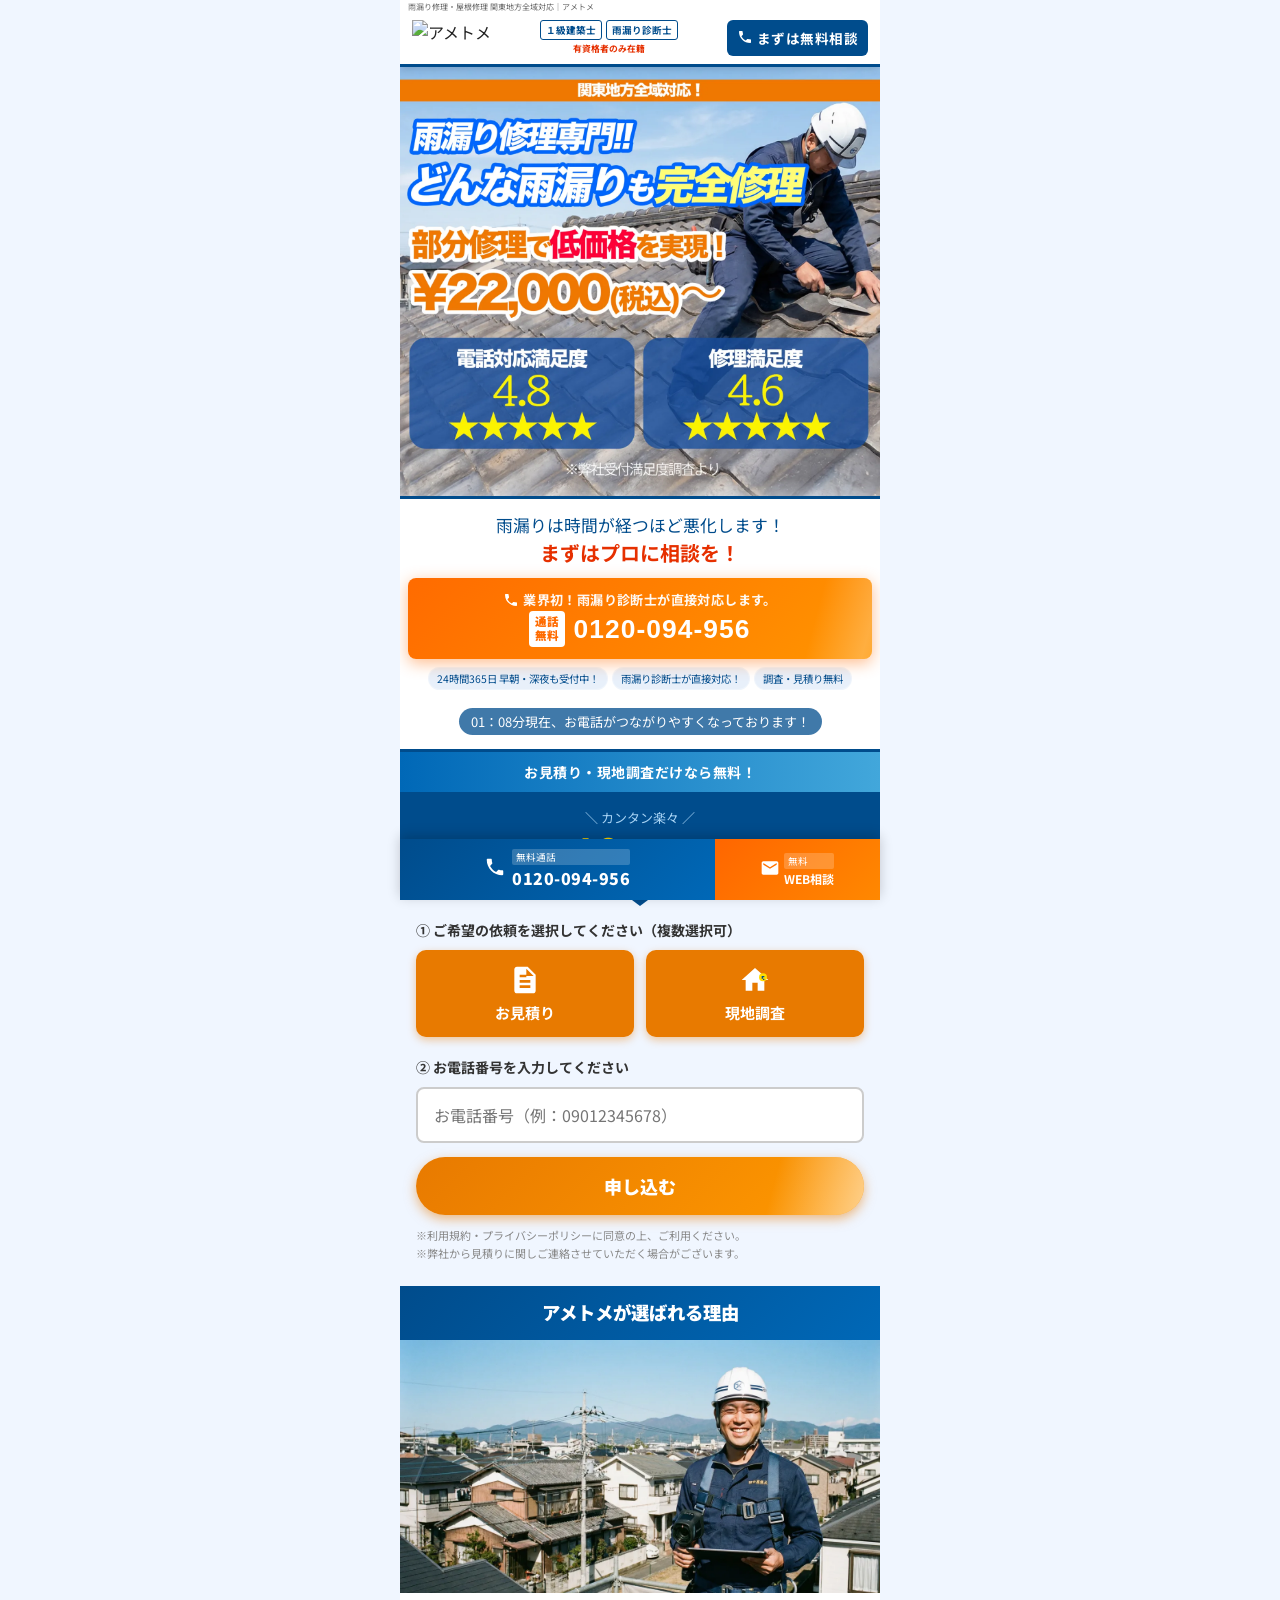
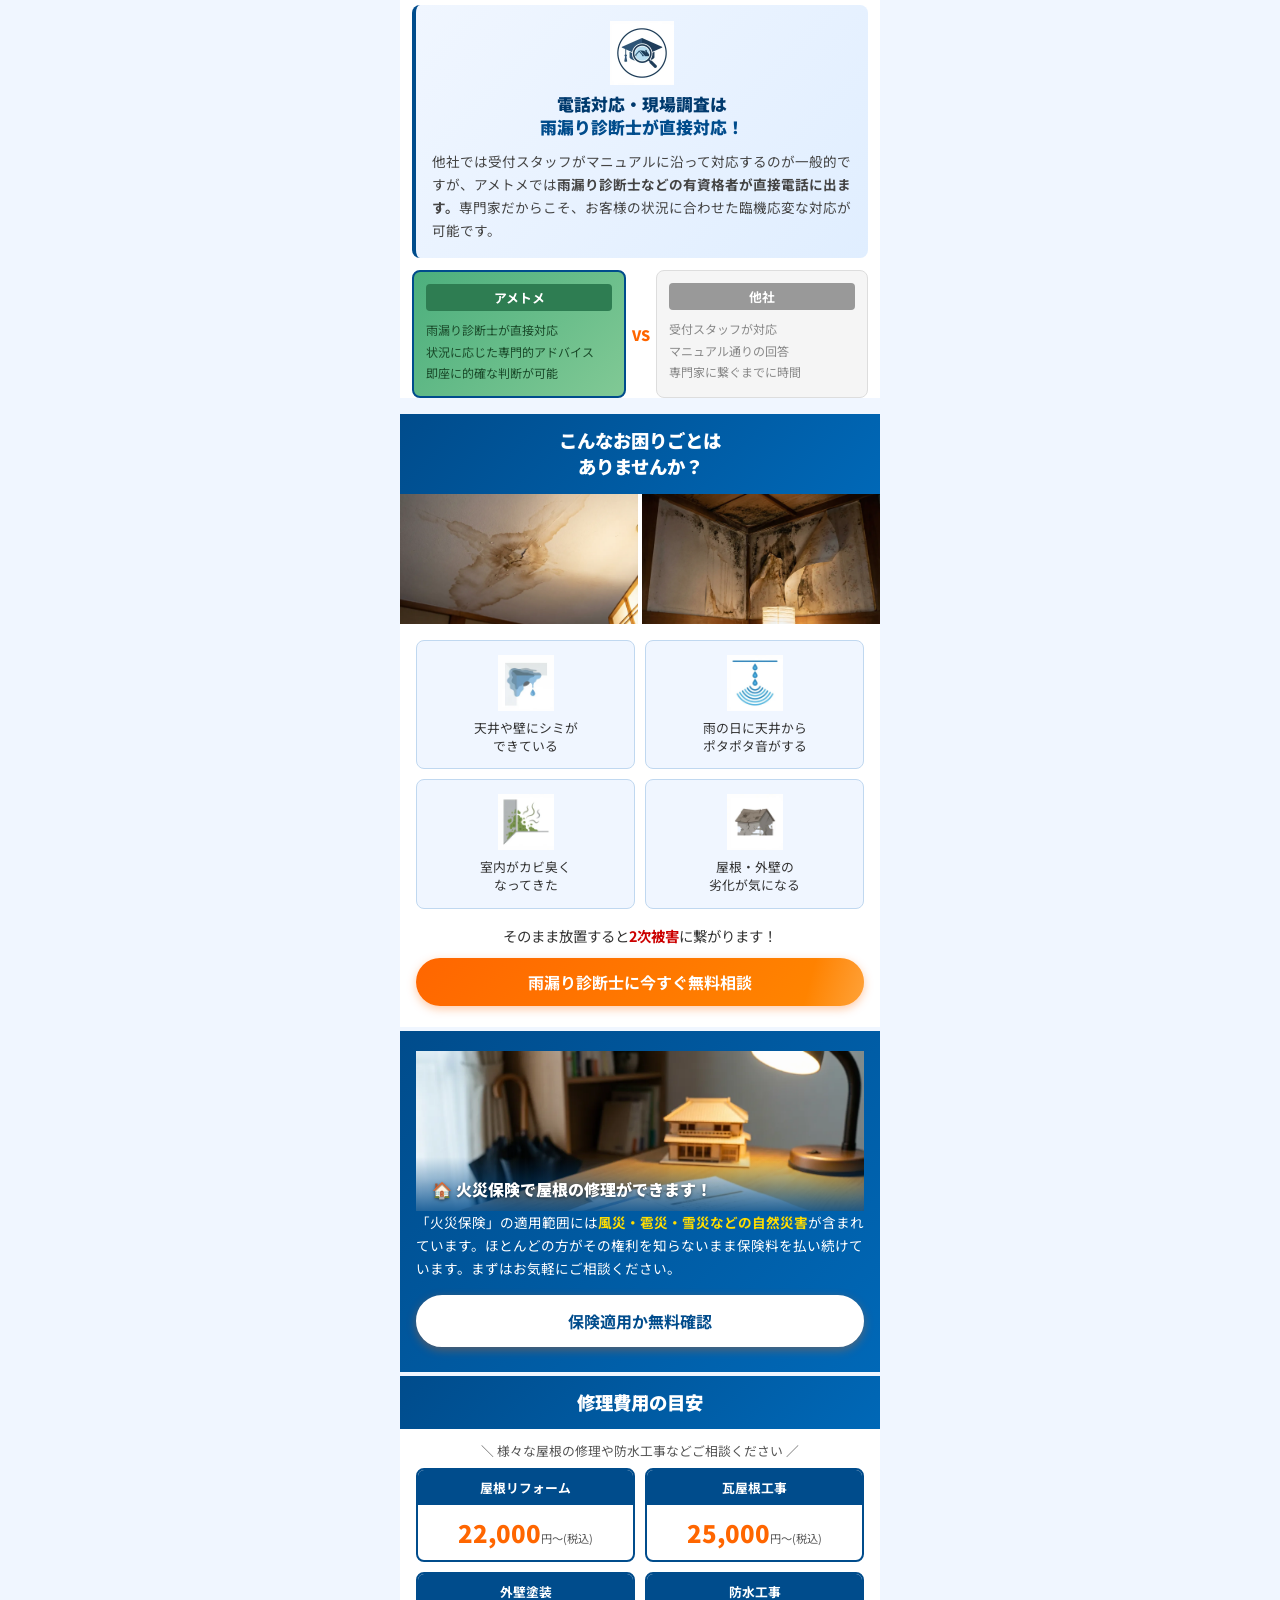
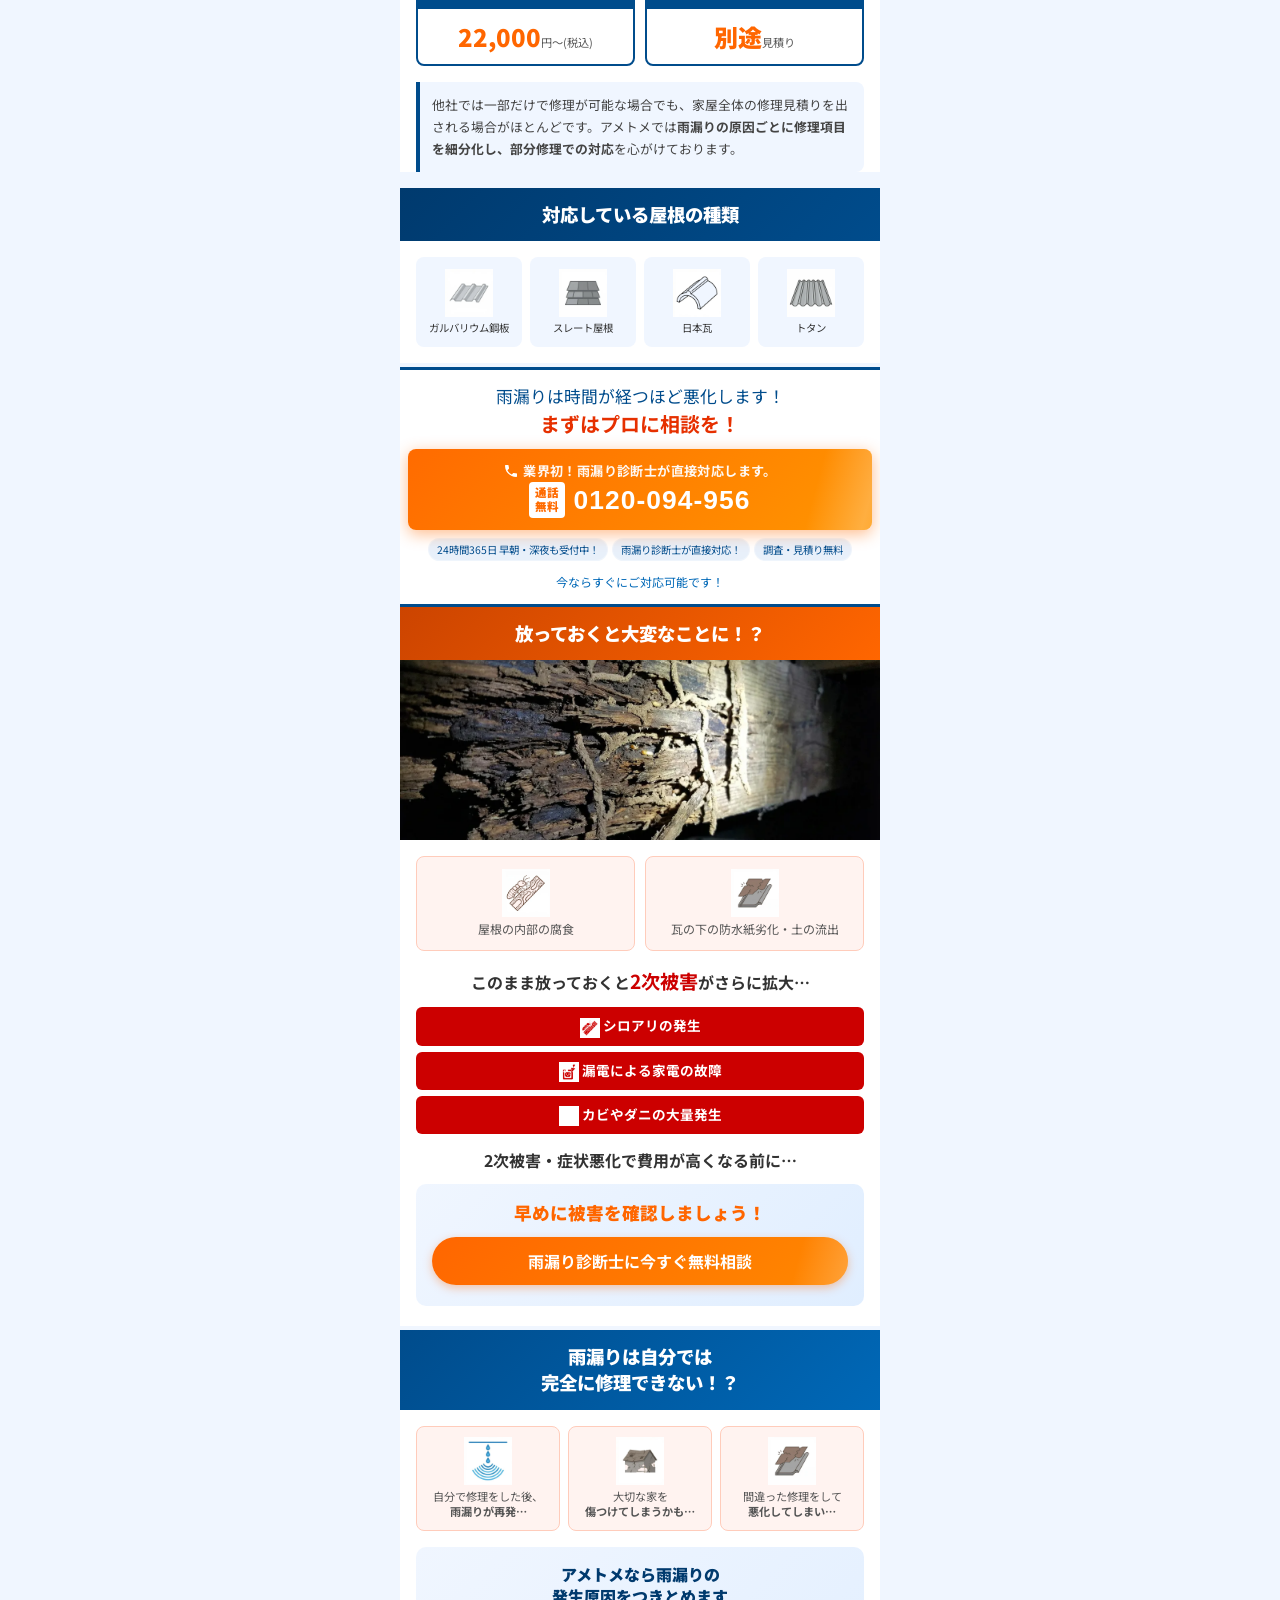
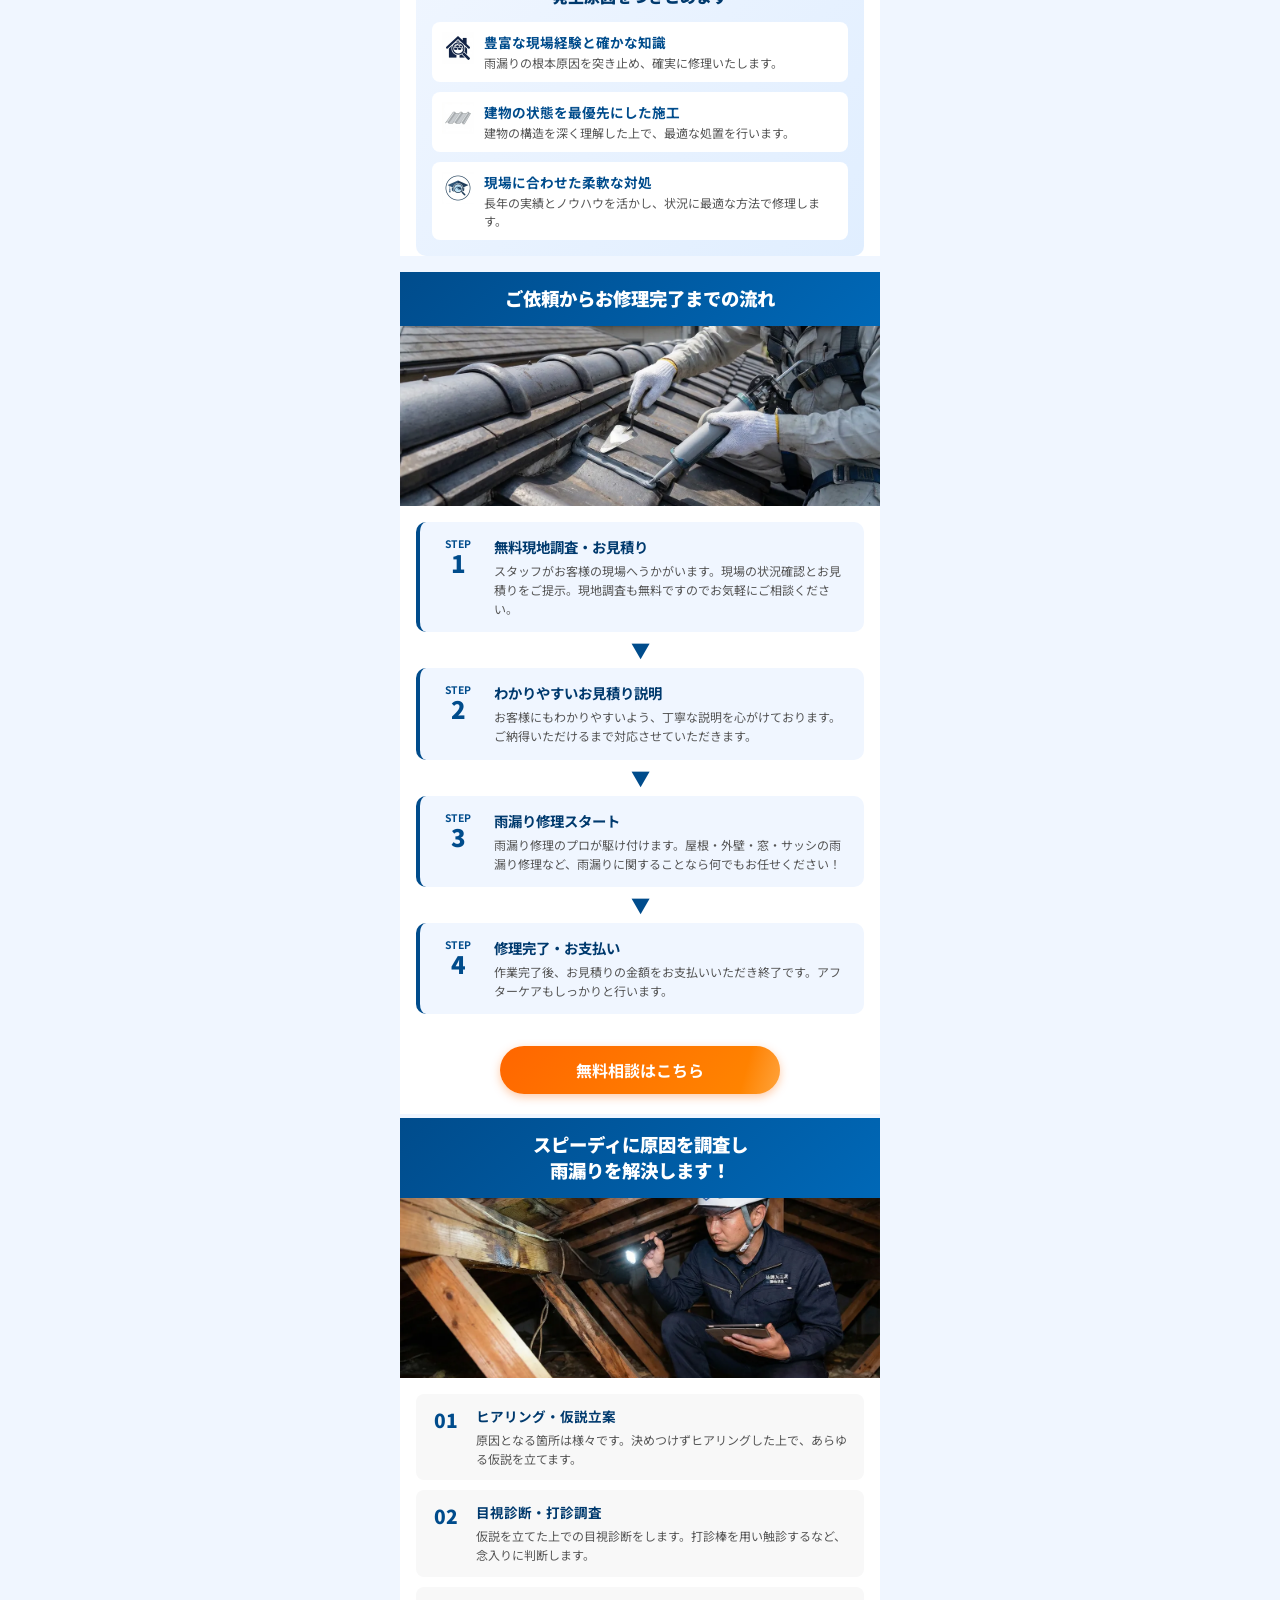
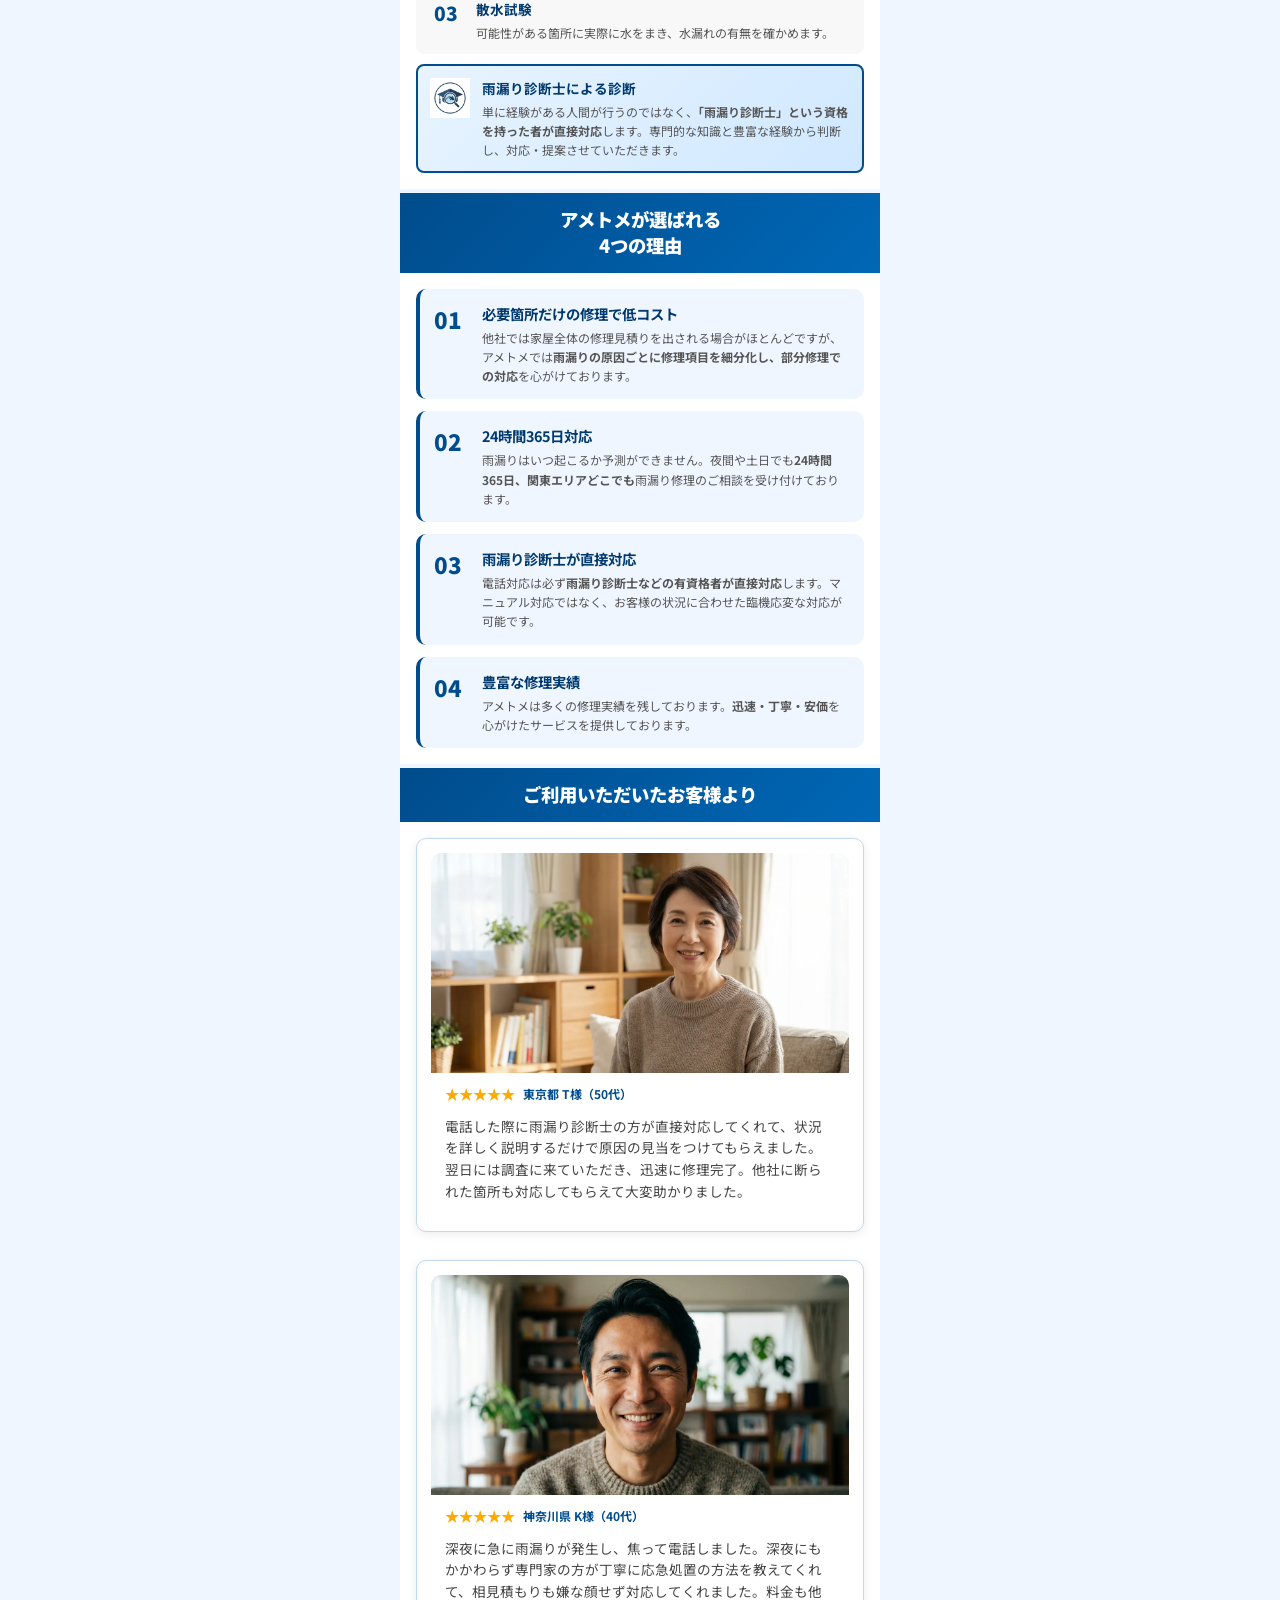
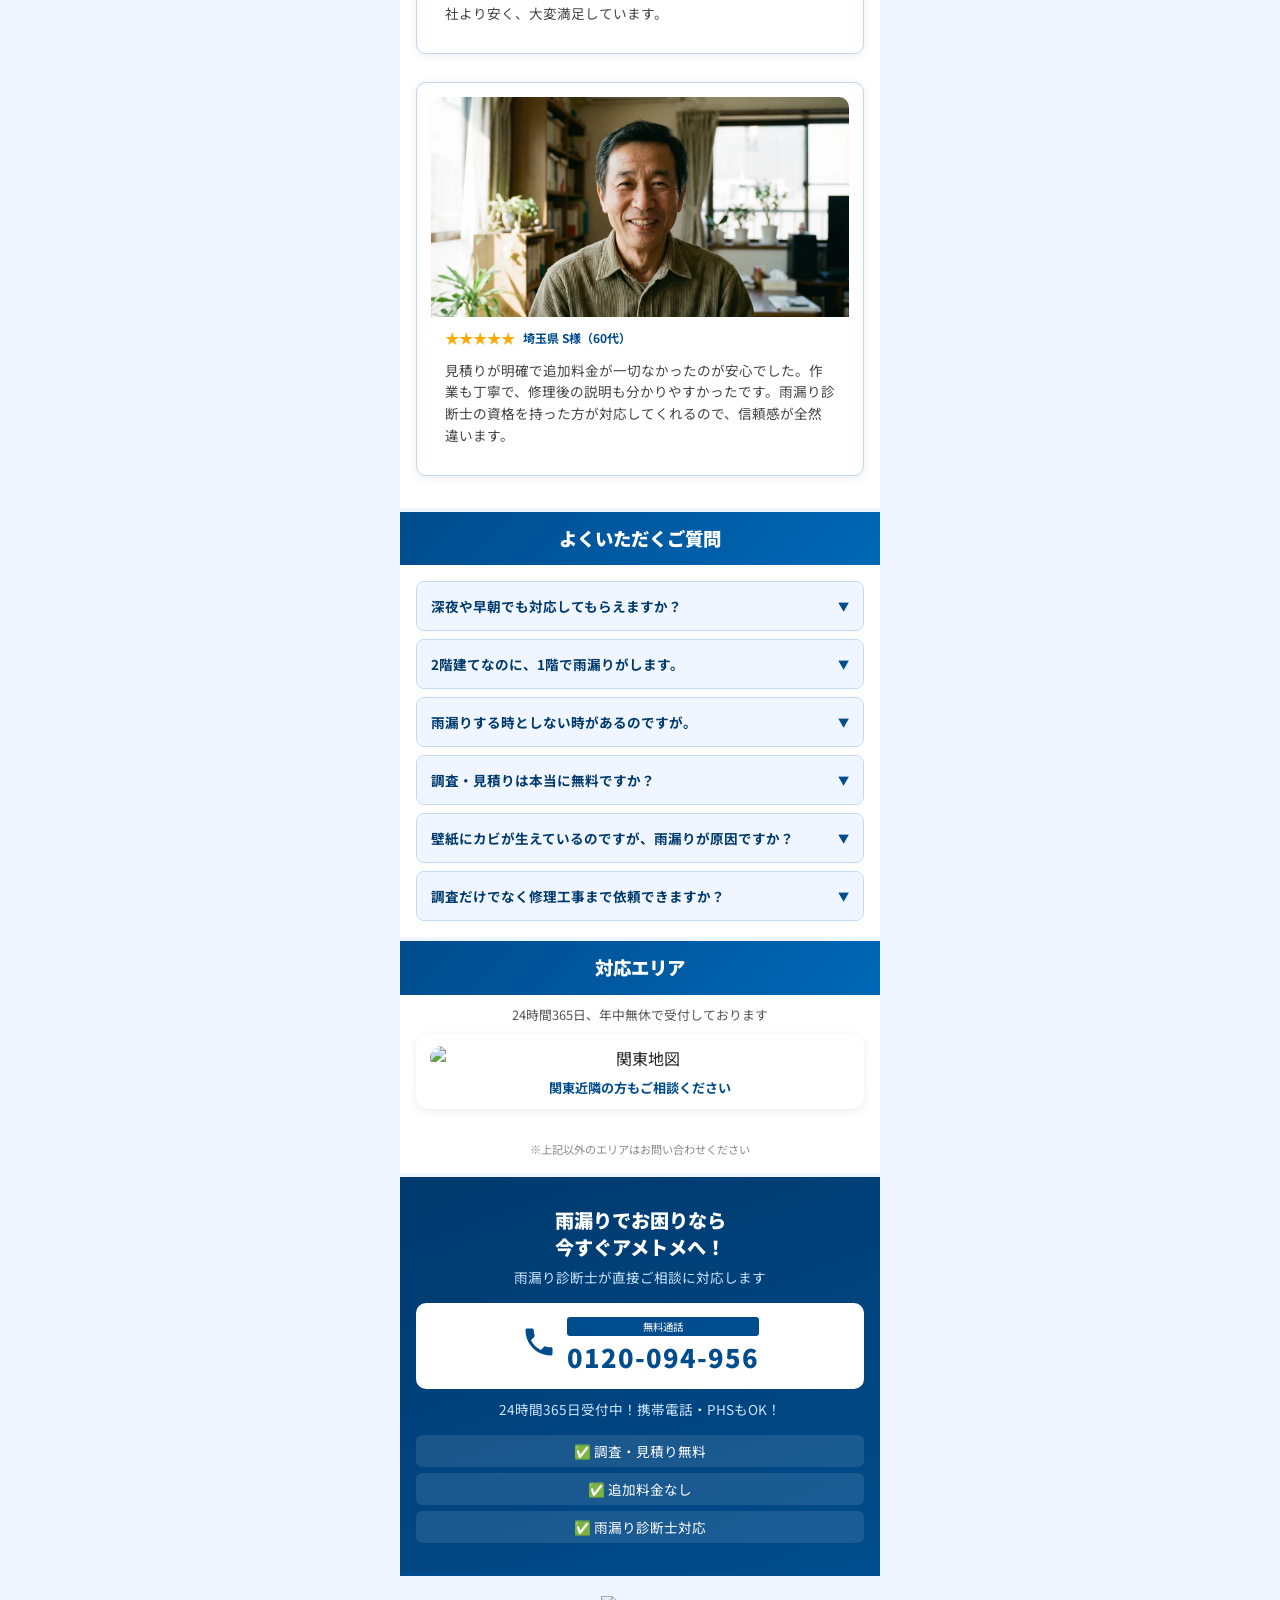
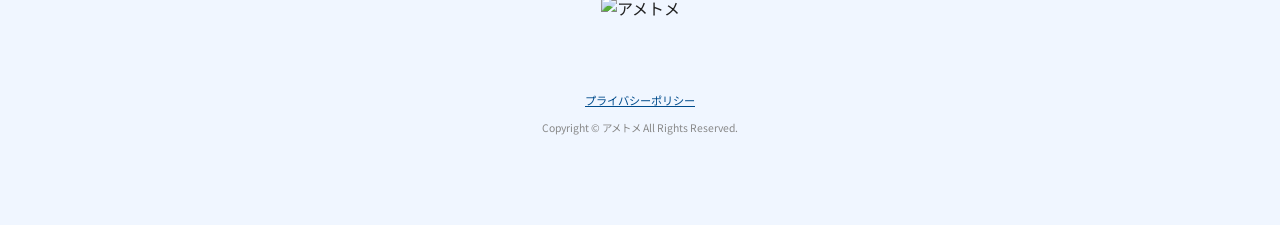
==== commit 56cc1597: "h1タグをヘッダー上部に追加（SEO用・極小表示）" ====
--- a/index.html
+++ b/index.html
@@ -16,6 +16,7 @@
   <title>【公式】雨漏り修理専門のアメトメ</title>
   <link rel="stylesheet" href="style.css">
   <link rel="preconnect" href="https://fonts.googleapis.com">
+  <link rel="preconnect" href="https://fonts.gstatic.com" crossorigin>
   <script>
     // リアルタイム時刻表示
     function updateRealtimeNote() {
@@ -129,7 +130,9 @@
       };
     });
   </script>
-  <link href="https://fonts.googleapis.com/css2?family=Noto+Sans+JP:wght@400;500;700;900&display=swap" rel="stylesheet">
+  <!-- Google Fonts 非同期読み込み（レンダリングブロッキング解消） -->
+  <link rel="preload" as="style" href="https://fonts.googleapis.com/css2?family=Noto+Sans+JP:wght@400;500;700;900&display=swap" onload="this.onload=null;this.rel='stylesheet'">
+  <noscript><link rel="stylesheet" href="https://fonts.googleapis.com/css2?family=Noto+Sans+JP:wght@400;500;700;900&display=swap"></noscript>
 </head>
 <body>
 <!-- Google Tag Manager (noscript) -->
@@ -139,6 +142,7 @@
 
 <!-- ===== FIXED HEADER ===== -->
 <header class="fixed-header">
+  <h1 class="header-seo-title">雨漏り修理・屋根修理 関東地方全域対応｜アメトメ</h1>
   <div class="header-inner">
     <div class="logo-wrap">
       <img src="img/logo_yoko.png" alt="アメトメ" class="header-logo-img">
--- a/style.css
+++ b/style.css
@@ -17,7 +17,7 @@
   color: #222;
   max-width: 480px;
   margin: 0 auto;
-  padding-top: 60px;
+  padding-top: 0;
   padding-bottom: 70px;
   overflow-x: hidden;
 }
@@ -27,17 +27,25 @@
   color: inherit;
 }
 
-/* ===== FIXED HEADER ===== */
+/* ===== HEADER ===== */
+.header-seo-title {
+  font-size: 0.5rem;
+  color: #666;
+  font-weight: 400;
+  padding: 2px 8px 0;
+  margin: 0;
+  line-height: 1.2;
+  white-space: nowrap;
+  overflow: hidden;
+  text-overflow: ellipsis;
+}
+
 .fixed-header {
-  position: fixed;
-  top: 0;
-  left: 50%;
-  transform: translateX(-50%);
+  position: relative;
   width: 100%;
   max-width: 480px;
   background: #fff;
   border-bottom: 3px solid #004c8c;
-  z-index: 1000;
   box-shadow: 0 2px 8px rgba(0,0,0,0.15);
 }
 
@@ -2621,3 +2629,16 @@
   z-index: 1;
   border-radius: inherit;
 }
+
+/* ===== フォームエラーメッセージ ===== */
+.form-tel-error {
+  color: #e00;
+  font-size: 0.82rem;
+  font-weight: 700;
+  margin: -6px 0 8px;
+  padding: 4px 8px;
+  background: #fff0f0;
+  border-left: 3px solid #e00;
+  border-radius: 4px;
+  line-height: 1.5;
+}
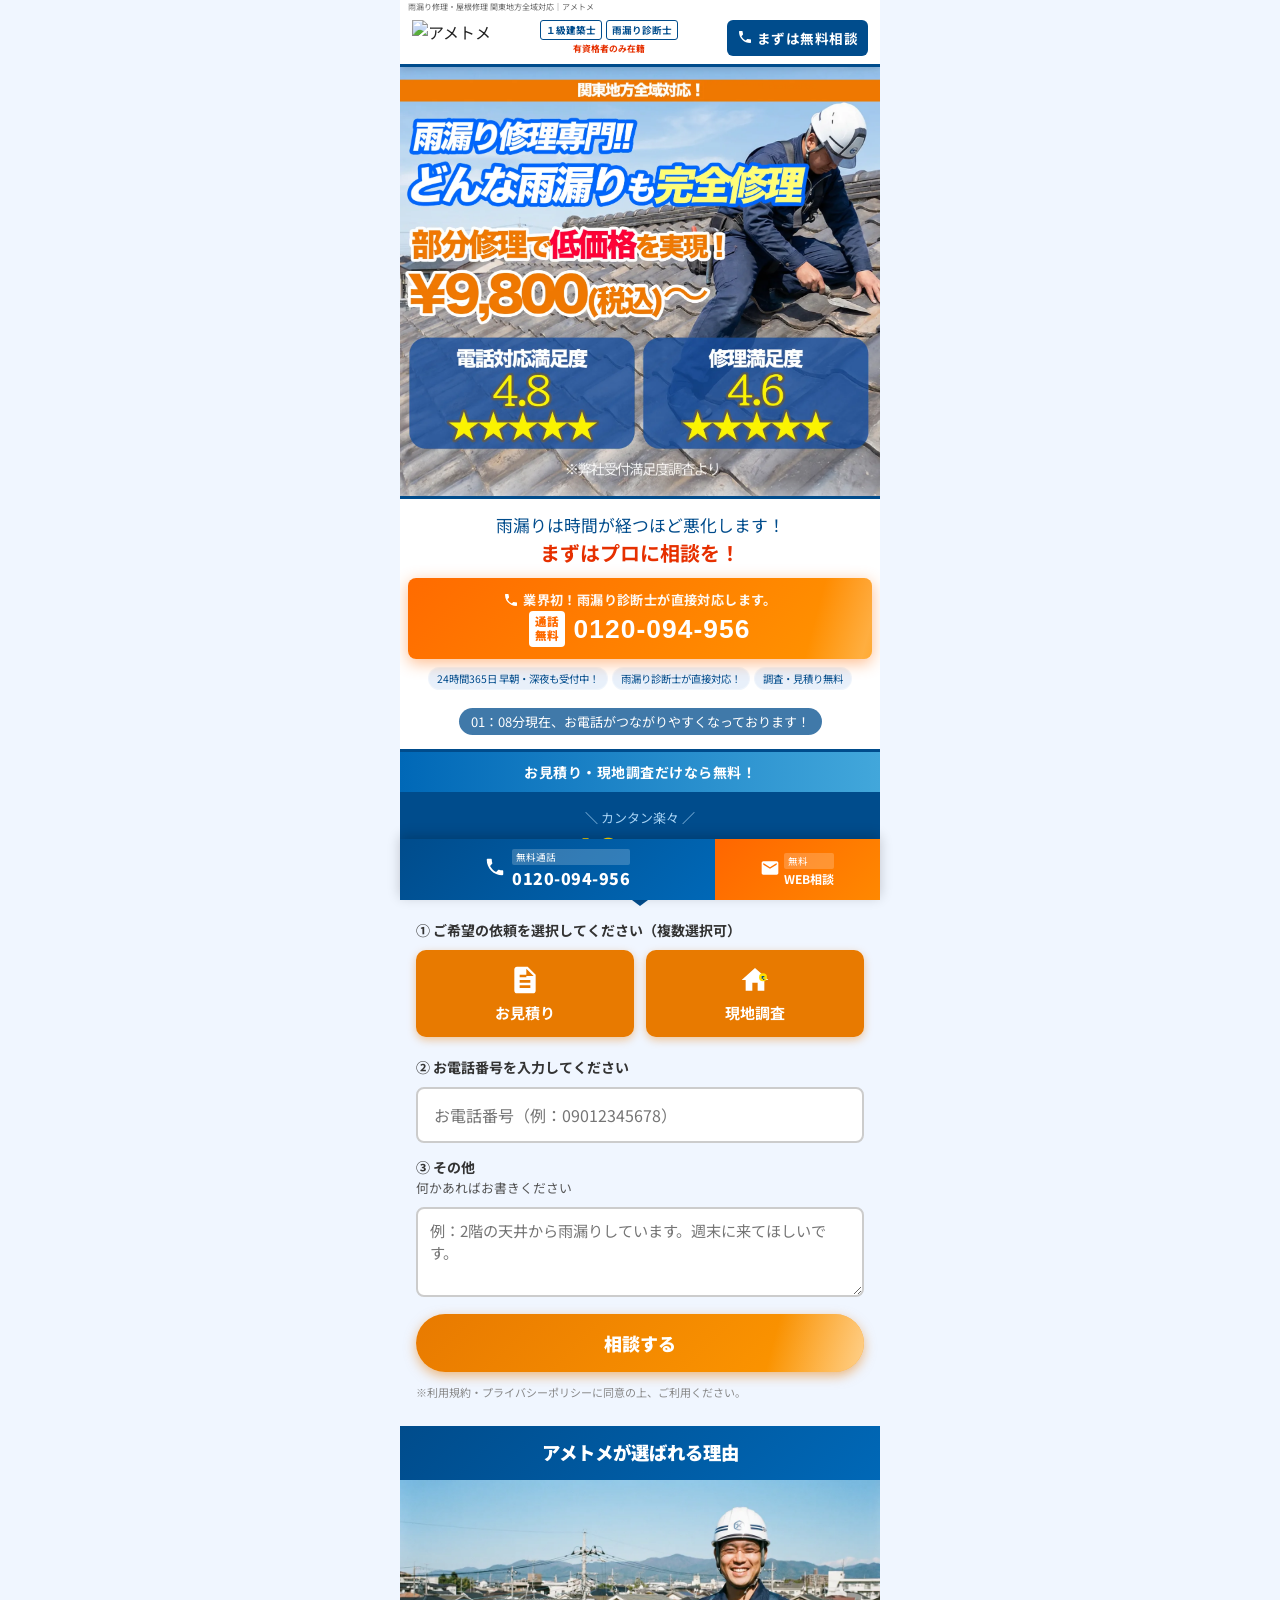
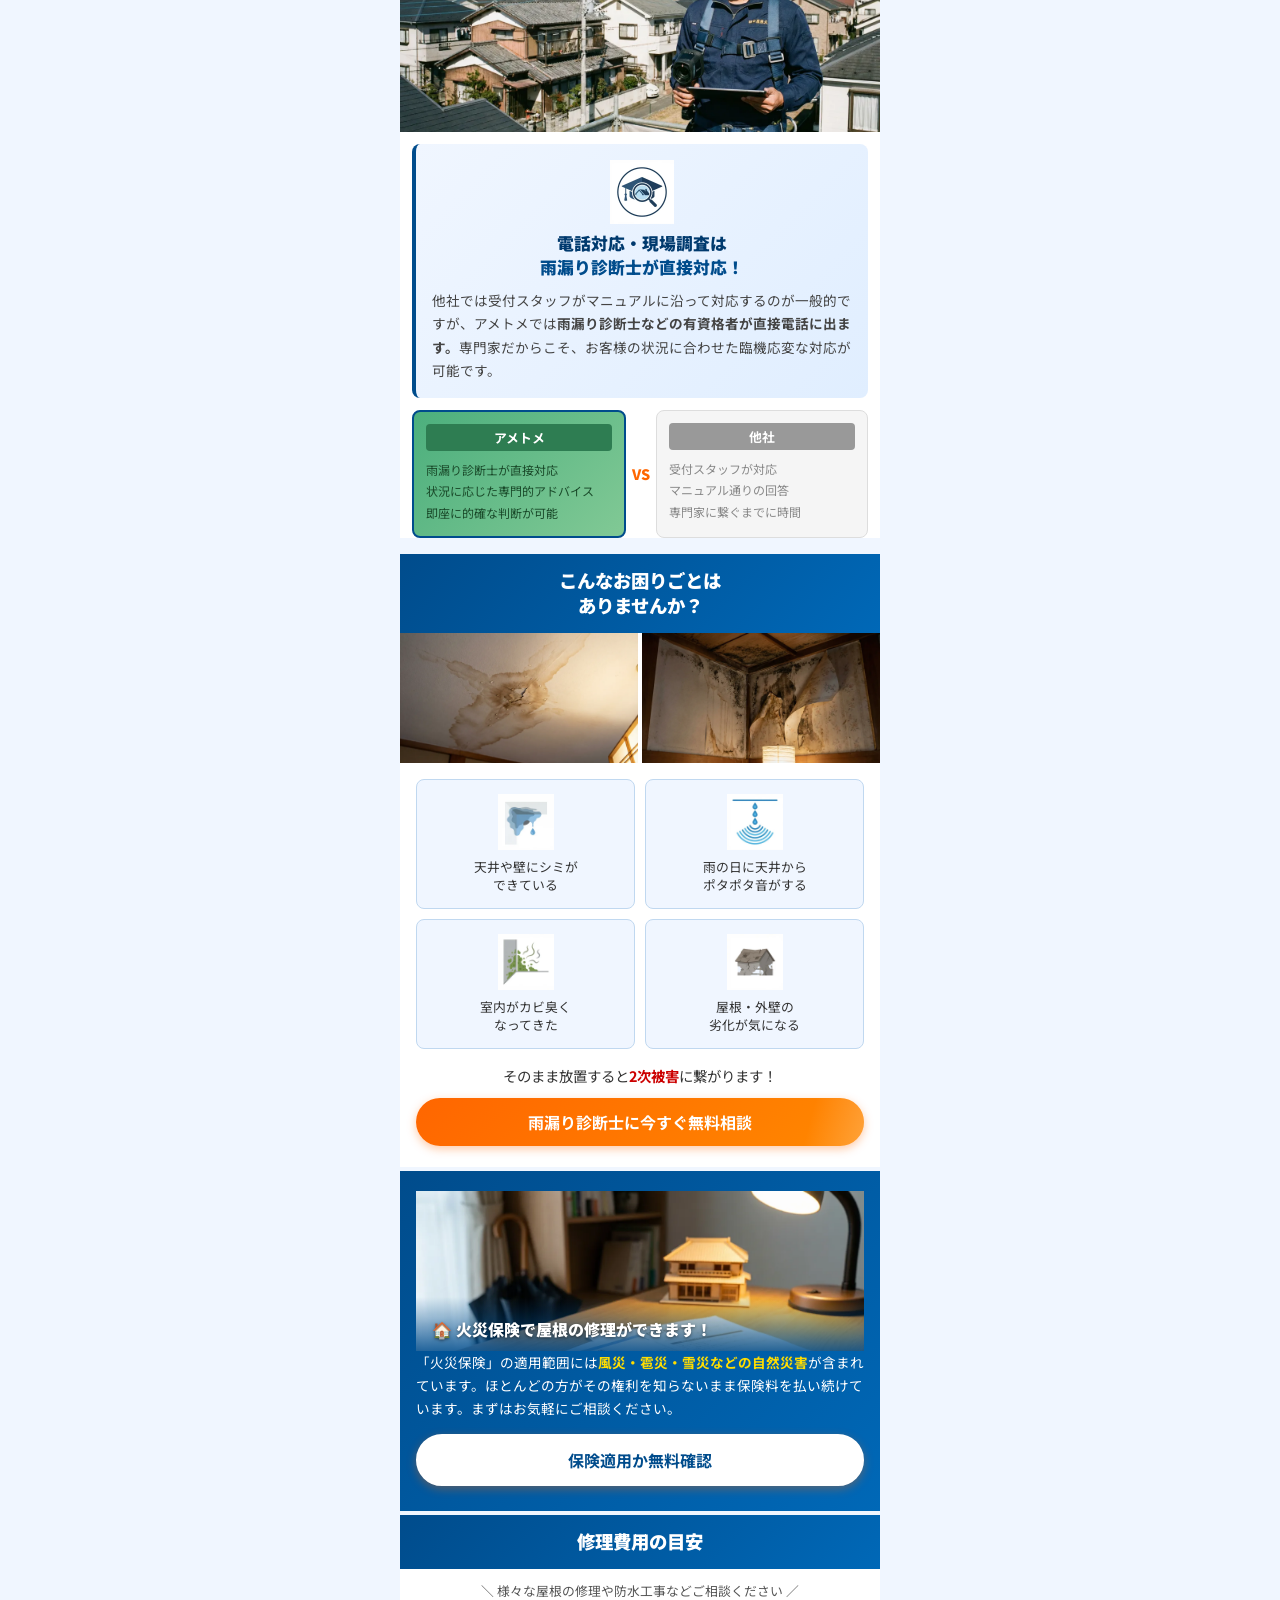
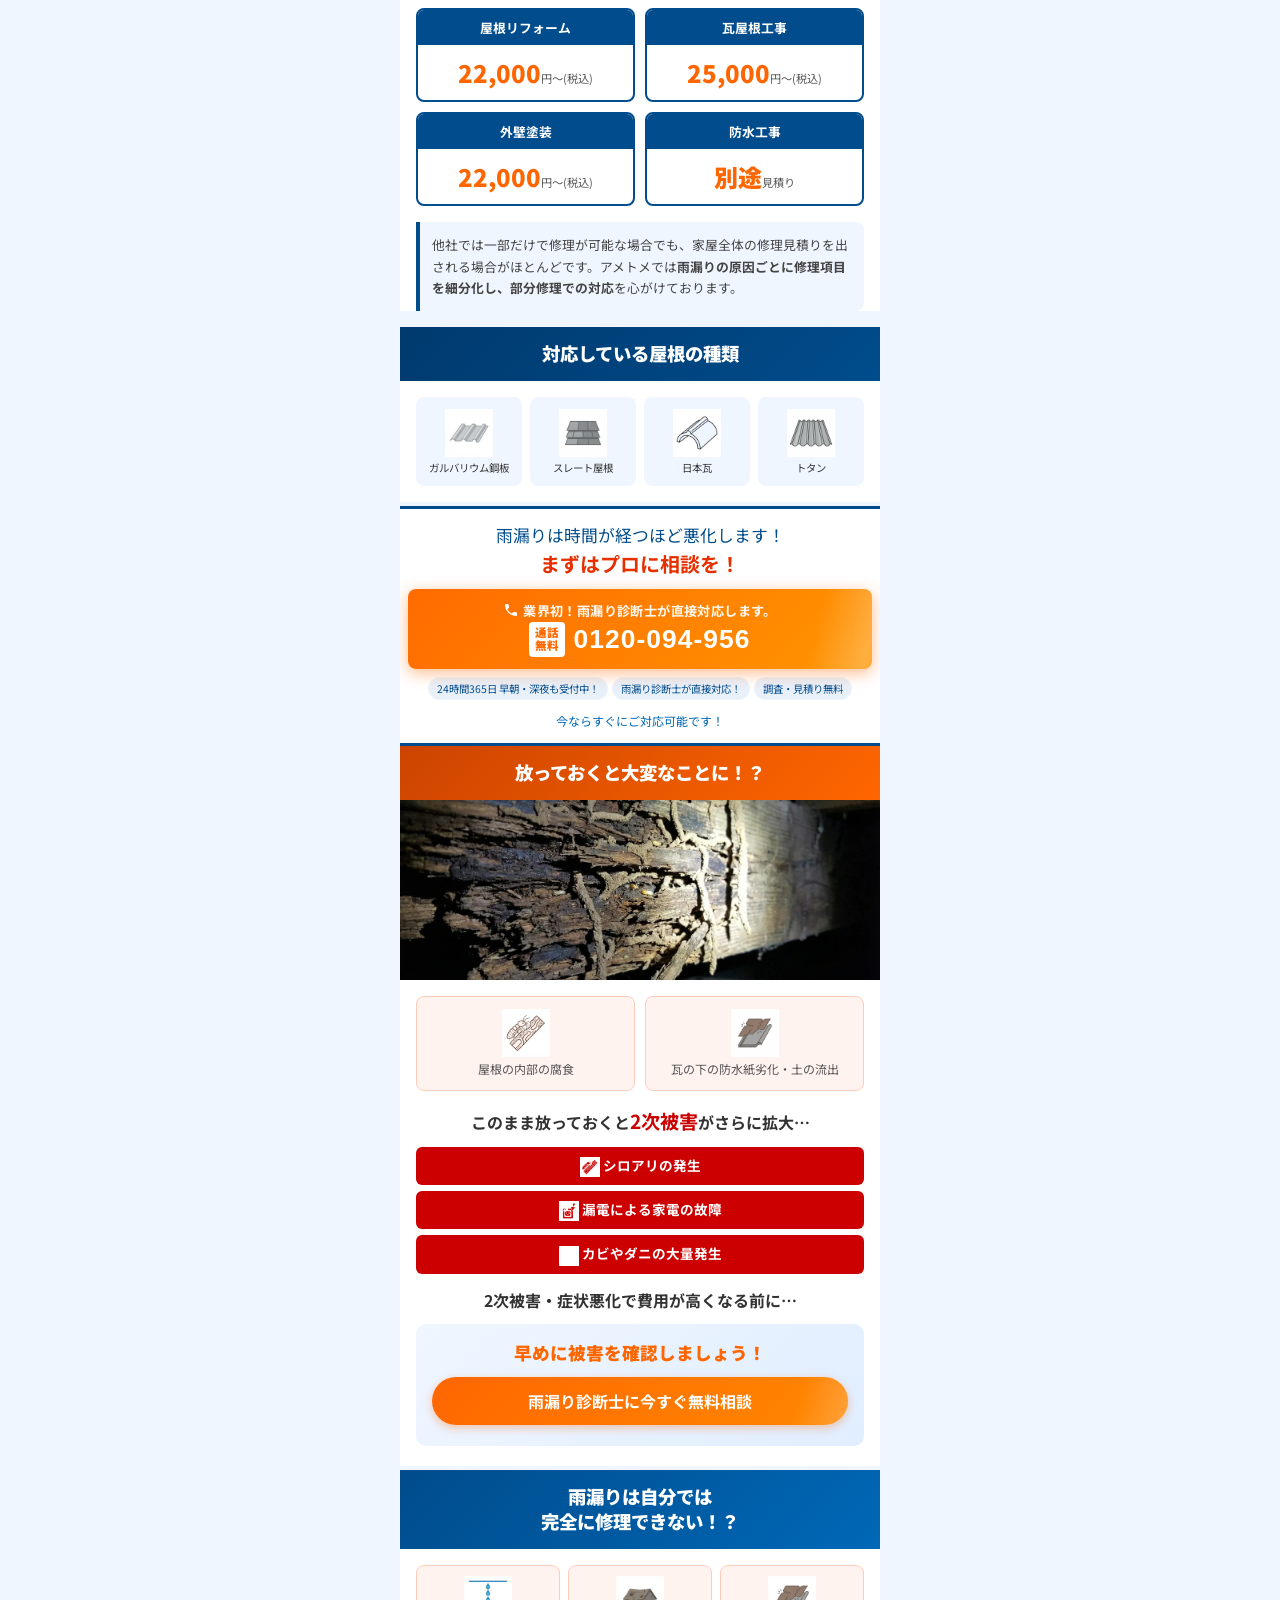
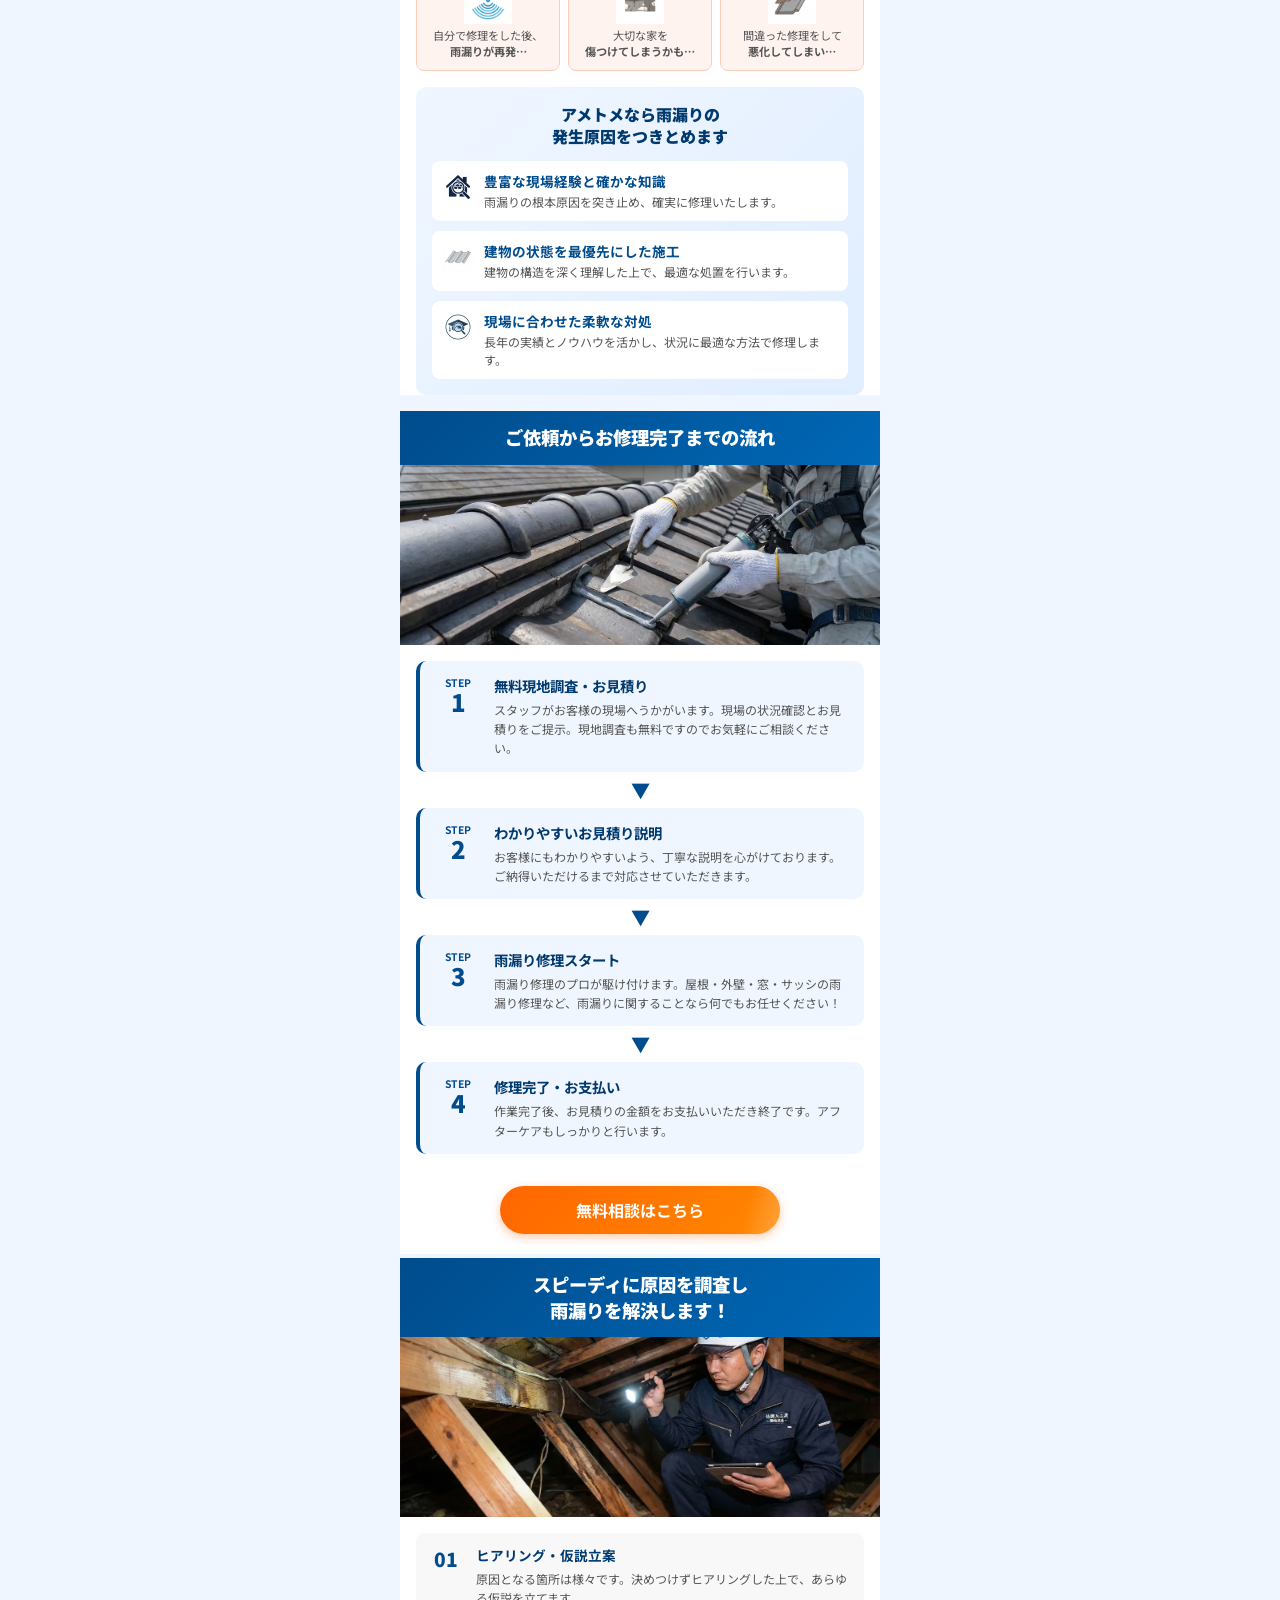
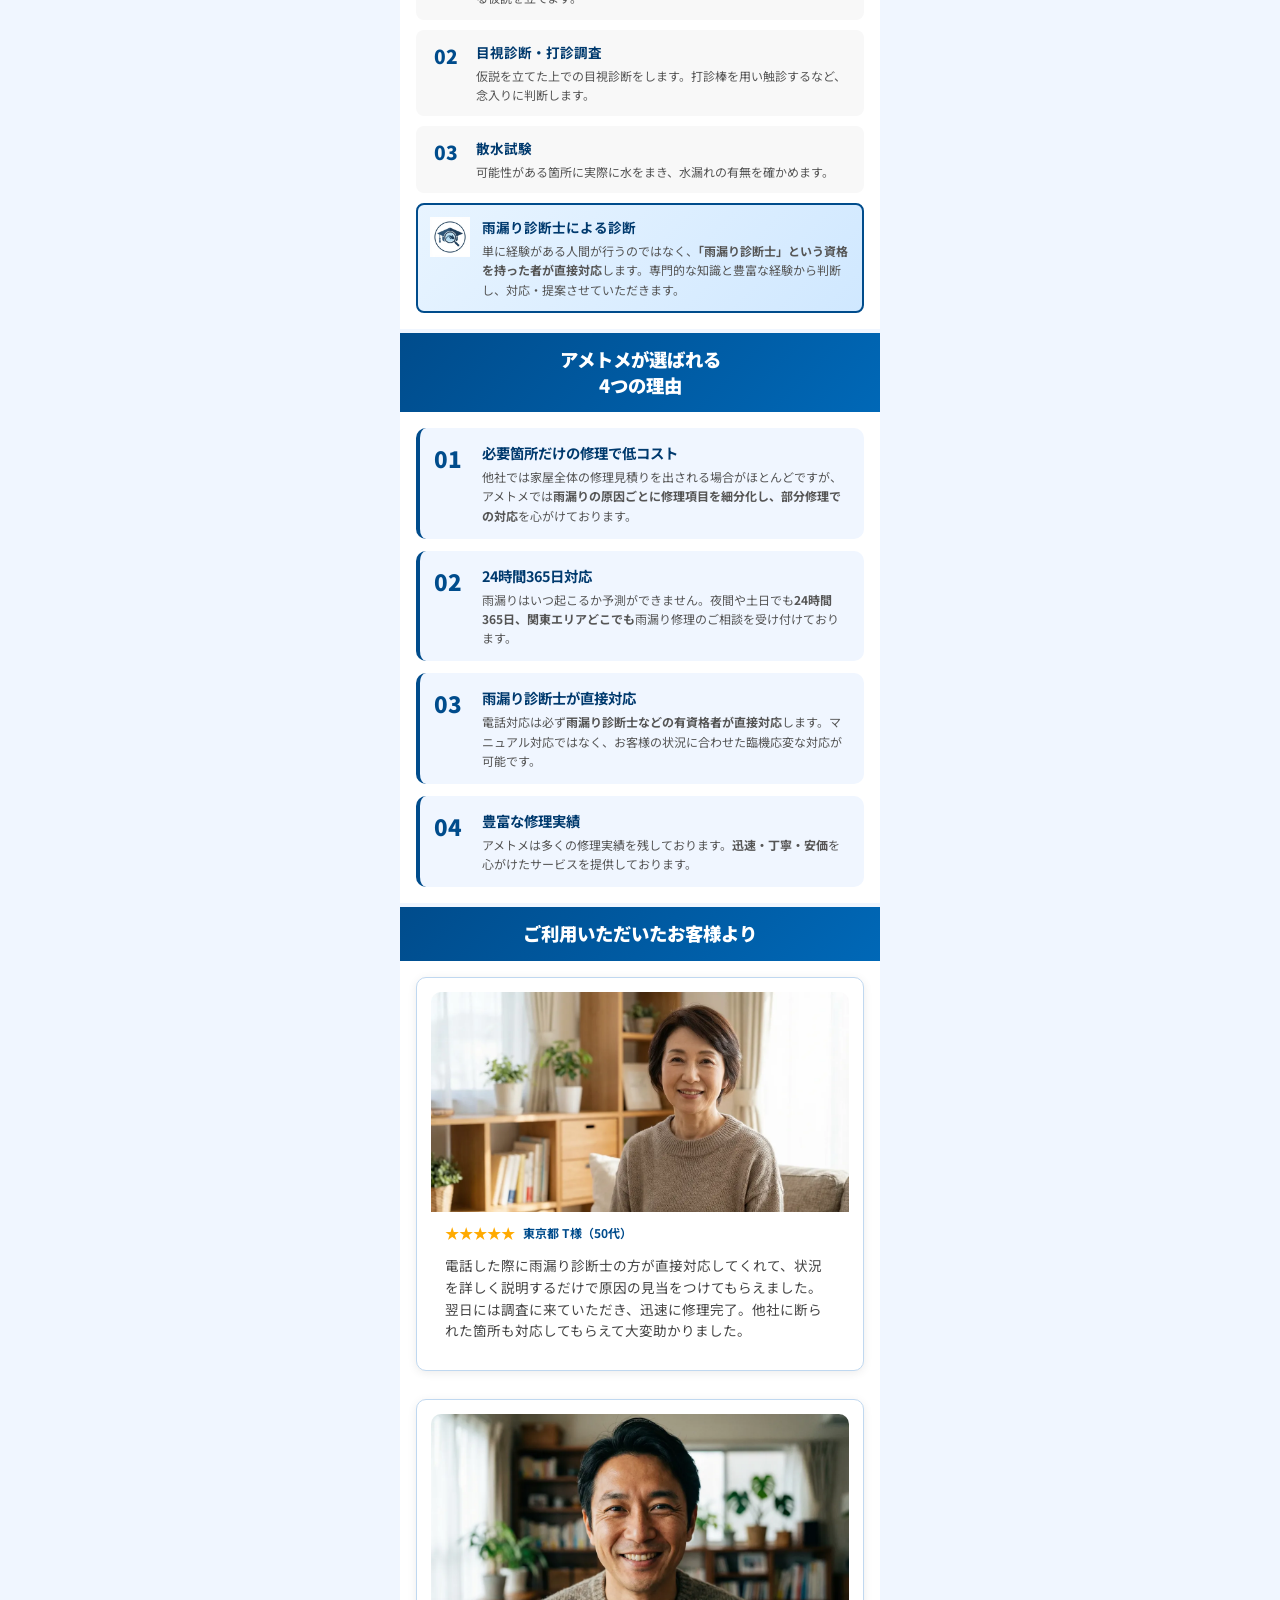
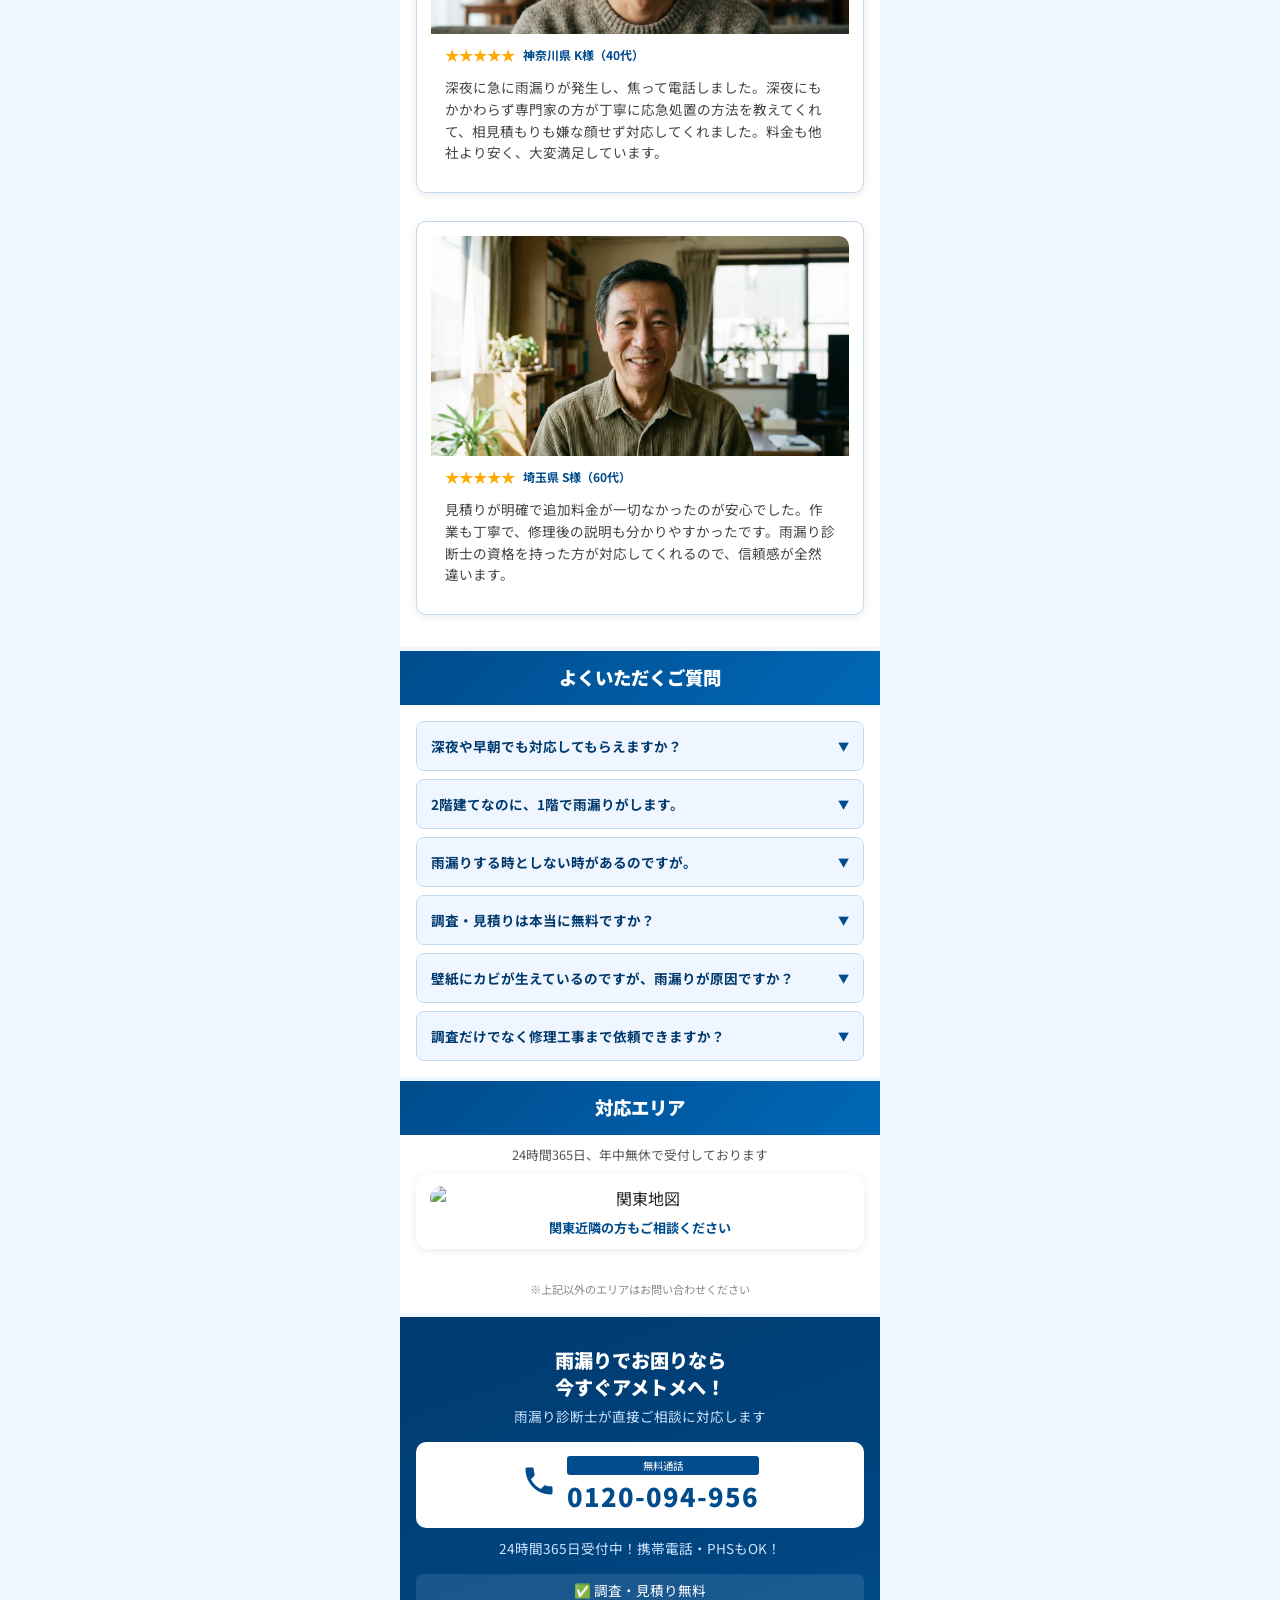
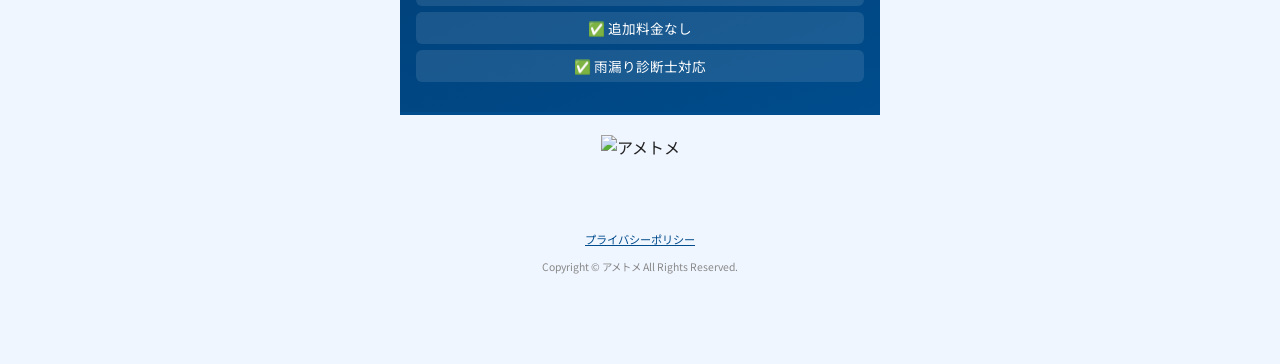
==== commit 5884fbb5: "フォーム改修：ボタン文言変更・注釈削除・③その他テキストエリア追加・GASコード更新" ====
--- a/index.html
+++ b/index.html
@@ -94,9 +94,11 @@
         // GASエンドポイントに送信
         var params = getAllParams();
         var gasUrl = 'https://script.google.com/macros/s/AKfycbxDRDaoy_xDl4v4_bYH3mhDGW6qh0iqcvrIvxtK2GXDJiKAFluW1lR8rySm_0wHvDYA/exec';
+        var note = document.getElementById('form-note') ? document.getElementById('form-note').value.trim() : '';
         var payload = {
           tel: tel,
           selected: selectedText,
+          note: note,
           lp_id: params['lp_id'] || '',
           params: params,
           timestamp: new Date().toLocaleString('ja-JP', {timeZone: 'Asia/Tokyo'})
@@ -142,7 +144,7 @@
 
 <!-- ===== FIXED HEADER ===== -->
 <header class="fixed-header">
-  <h1 class="header-seo-title">雨漏り修理・屋根修理 関東地方全域対応｜アメトメ</h1>
+  <h1 class="header-seo-title" itemprop="description">雨漏り修理・屋根修理 関東地方全域対応｜アメトメ</h1>
   <div class="header-inner">
     <div class="logo-wrap">
       <img src="img/logo_yoko.png" alt="アメトメ" class="header-logo-img">
@@ -222,8 +224,10 @@
     <p class="form-step-label">② お電話番号を入力してください</p>
     <input type="tel" id="form-tel" class="form-tel-input" placeholder="お電話番号（例：09012345678）" inputmode="numeric">
     <p id="form-tel-error" class="form-tel-error" style="display:none">⚠️ 電話番号を正しく入力してください</p>
-    <button class="form-submit-btn" id="form-submit-btn" onclick="submitForm(event)">申し込む</button>
-    <p class="form-disclaimer">※利用規約・プライバシーポリシーに同意の上、ご利用ください。<br>※弊社から見積りに関しご連絡させていただく場合がございます。</p>
+    <p class="form-step-label">③ その他<br><span class="form-step-sub">何かあればお書きください</span></p>
+    <textarea id="form-note" class="form-note-input" placeholder="例：2階の天井から雨漏りしています。週末に来てほしいです。" rows="3"></textarea>
+    <button class="form-submit-btn" id="form-submit-btn" onclick="submitForm(event)">相談する</button>
+    <p class="form-disclaimer">※利用規約・プライバシーポリシーに同意の上、ご利用ください。</p>
   </div>
 </section>
 
--- a/style.css
+++ b/style.css
@@ -2631,6 +2631,29 @@
 }
 
 /* ===== フォームエラーメッセージ ===== */
+.form-step-sub {
+  font-size: 0.8rem;
+  font-weight: 400;
+  color: #555;
+}
+
+.form-note-input {
+  width: 100%;
+  padding: 10px 12px;
+  border: 2px solid #ccc;
+  border-radius: 8px;
+  font-size: 0.95rem;
+  font-family: inherit;
+  resize: vertical;
+  margin-bottom: 12px;
+  box-sizing: border-box;
+}
+
+.form-note-input:focus {
+  outline: none;
+  border-color: #004c8c;
+}
+
 .form-tel-error {
   color: #e00;
   font-size: 0.82rem;
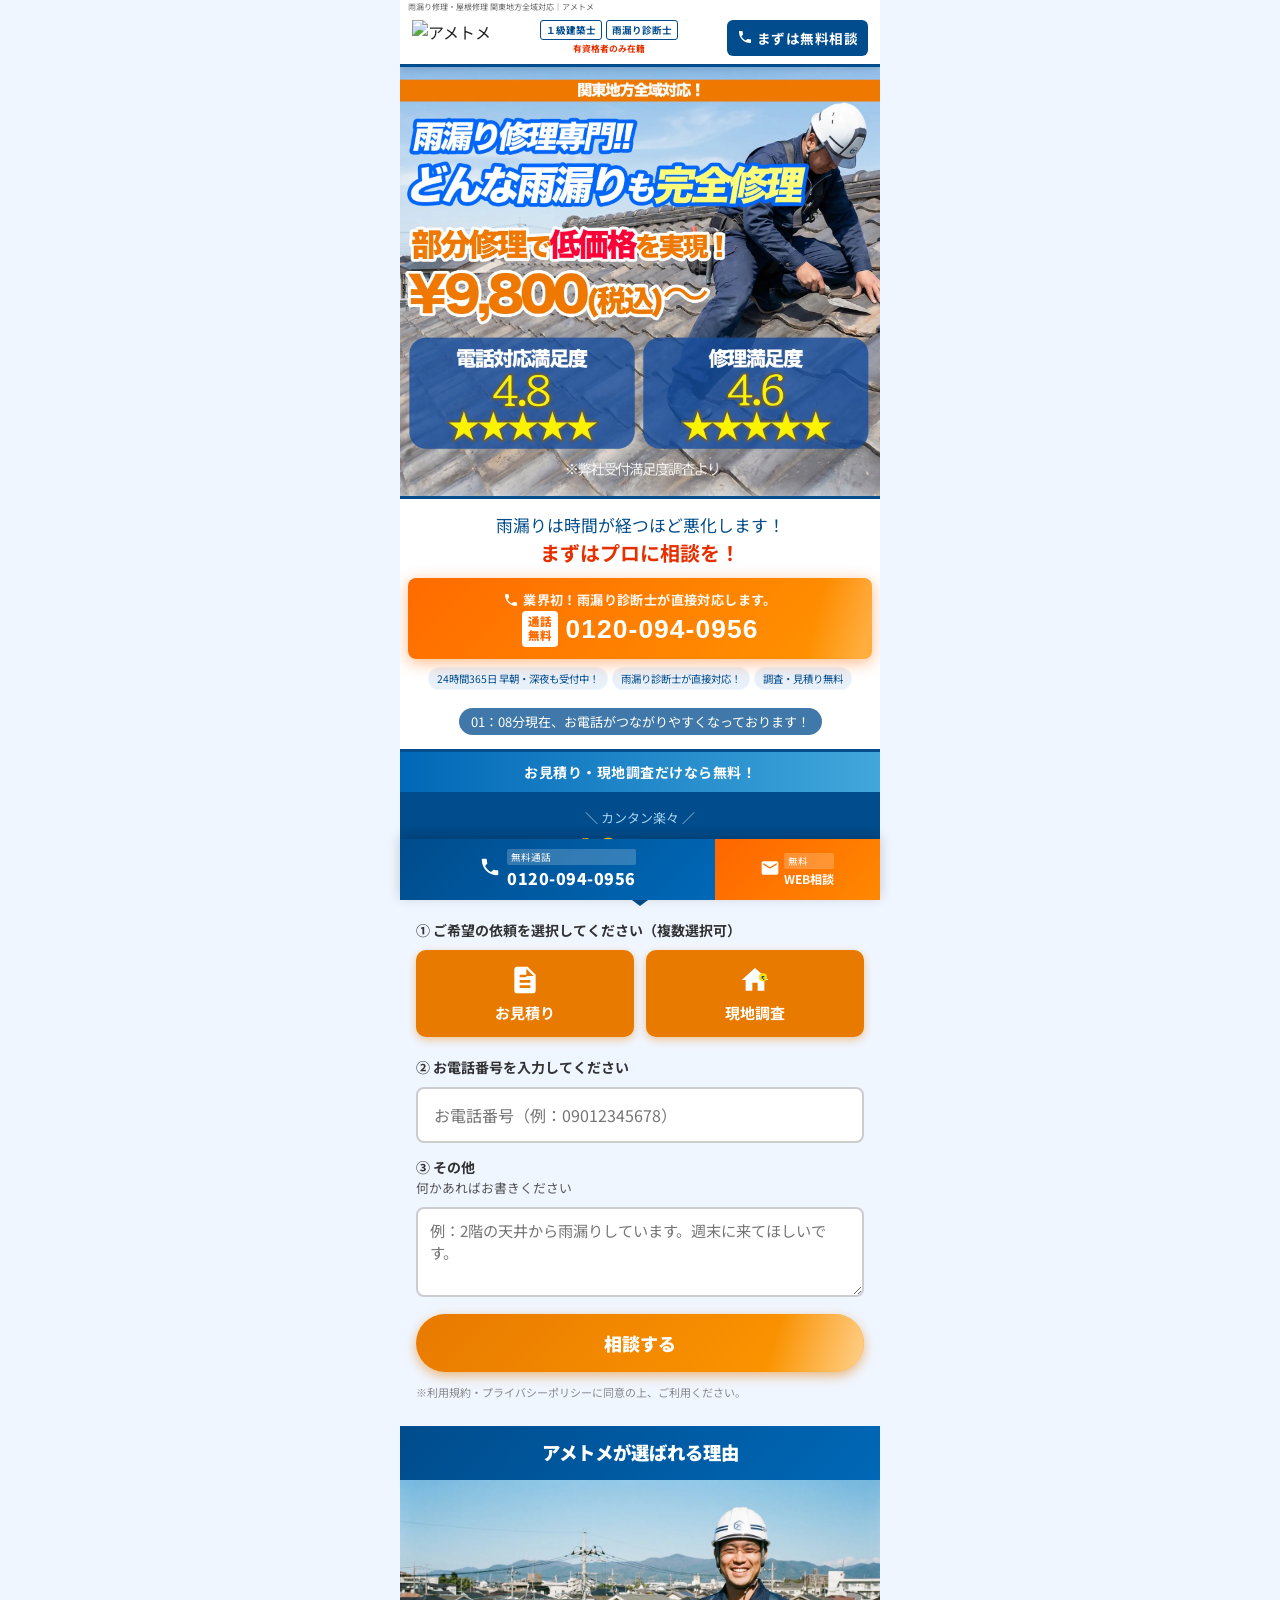
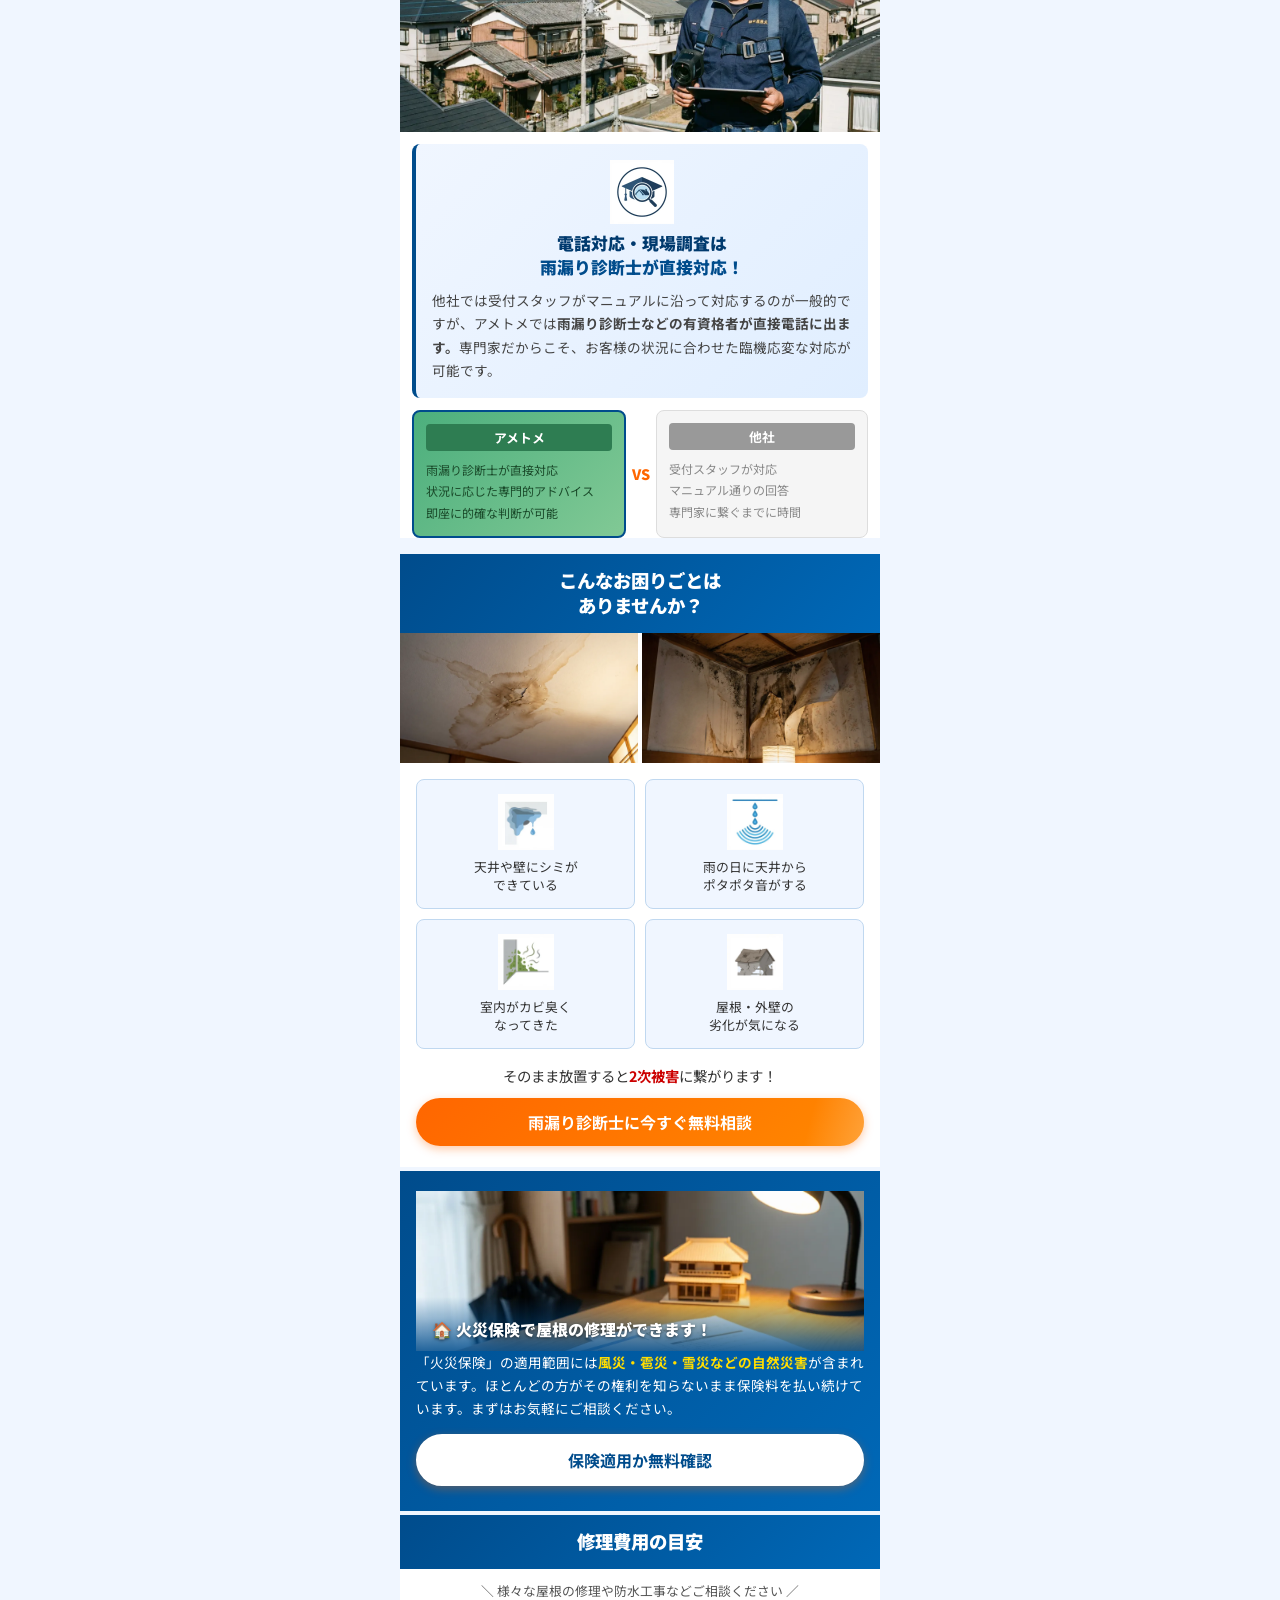
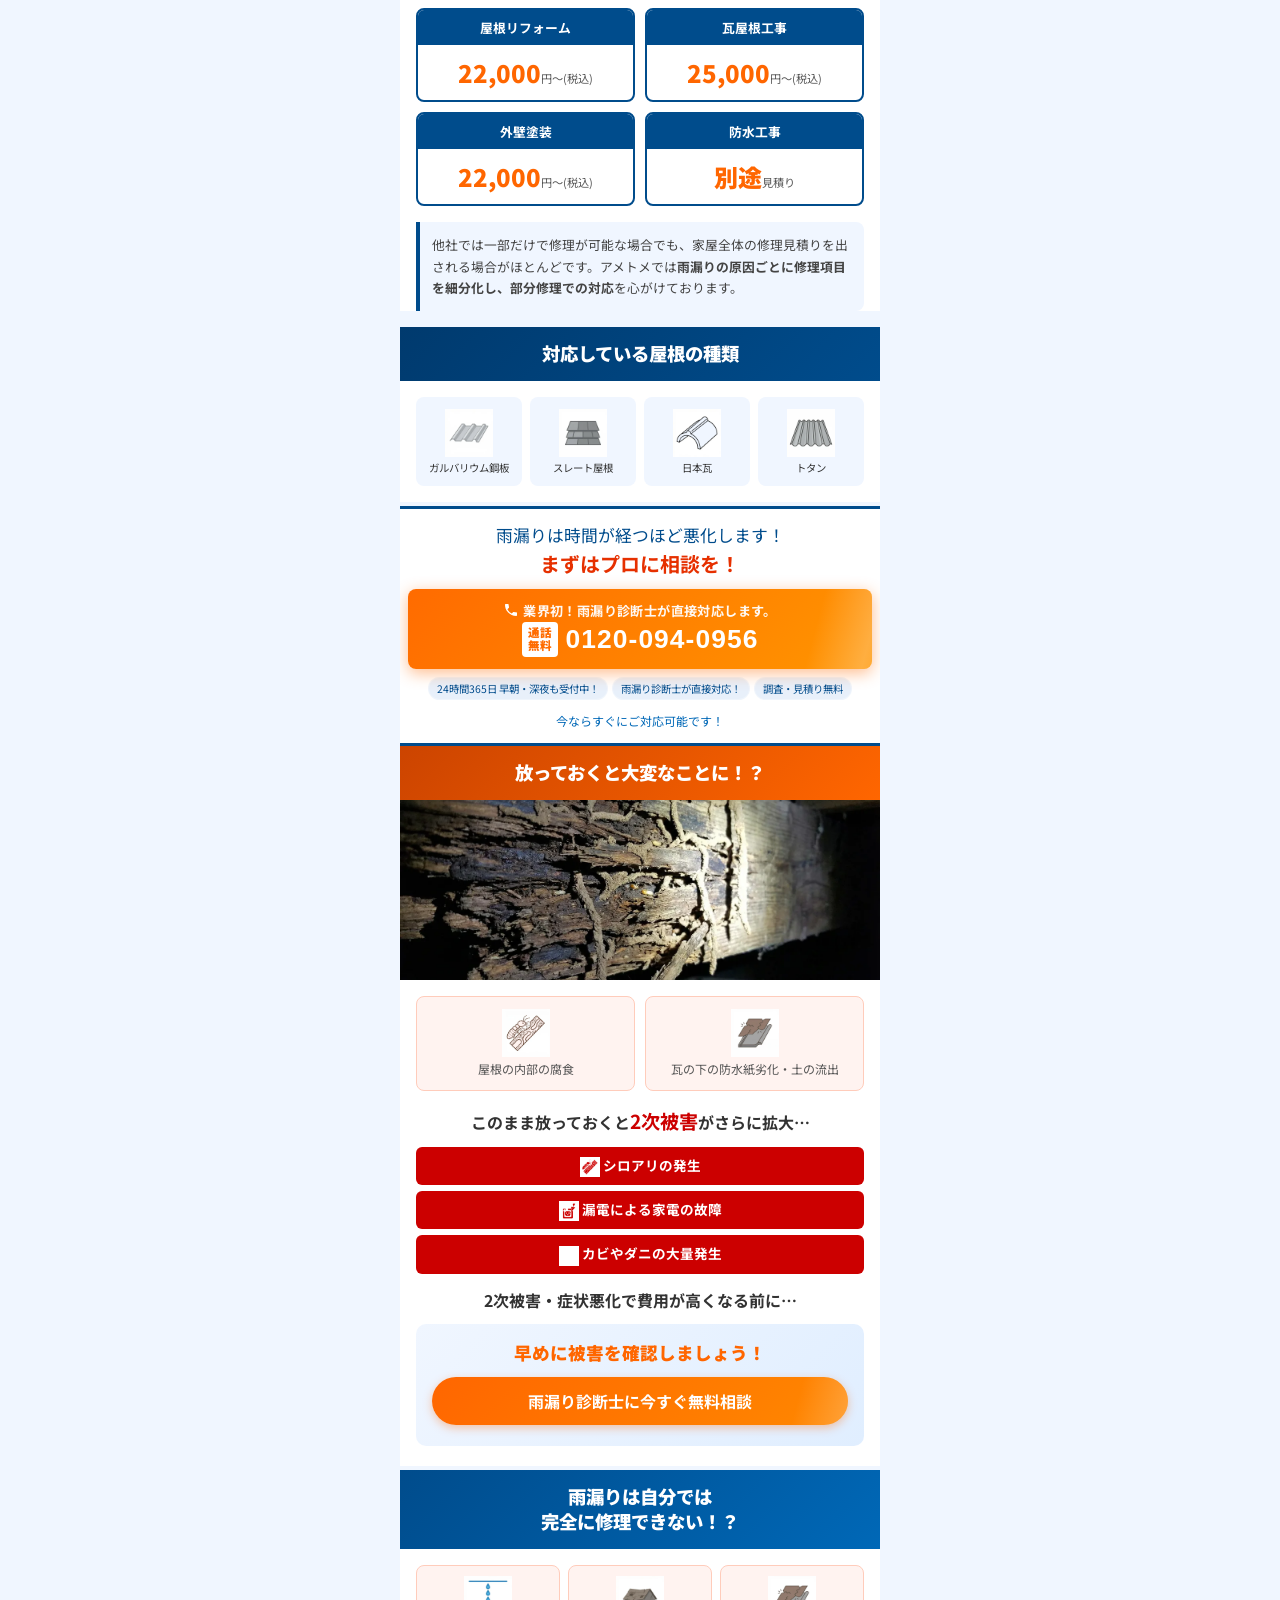
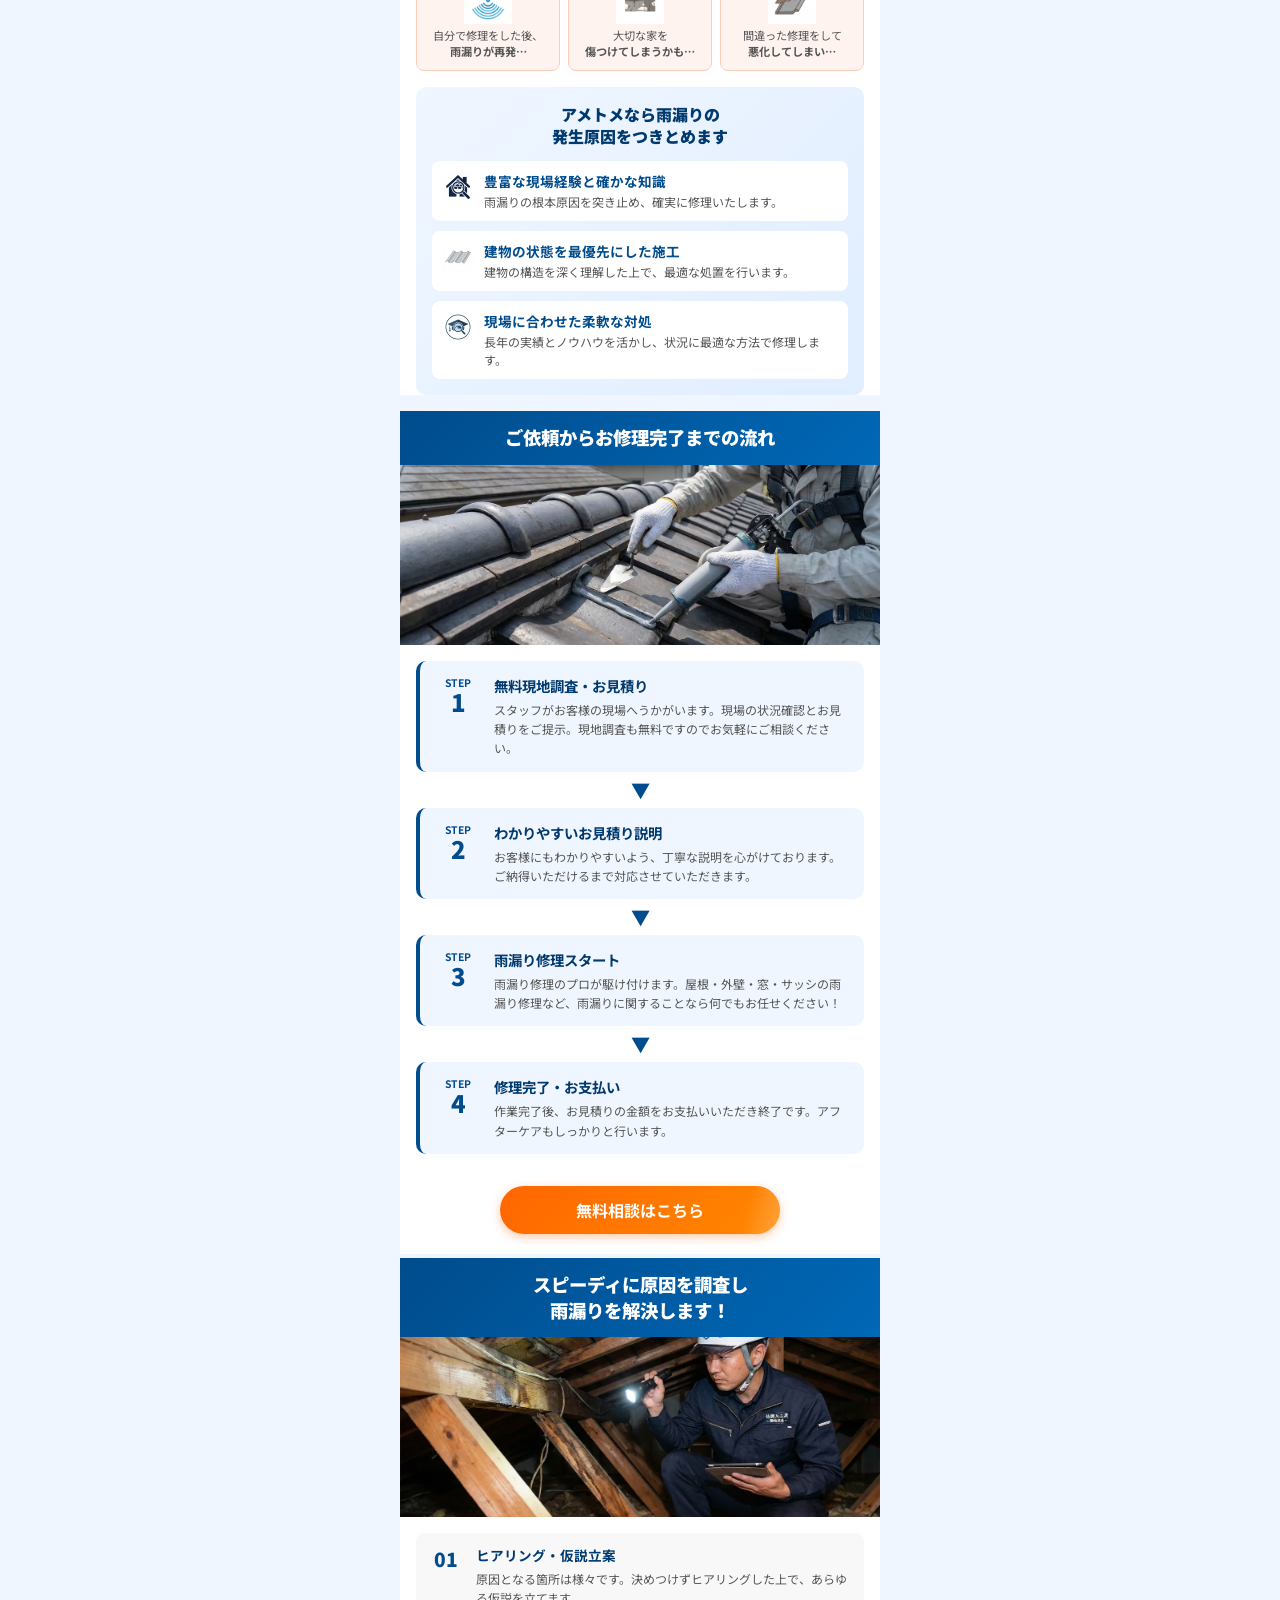
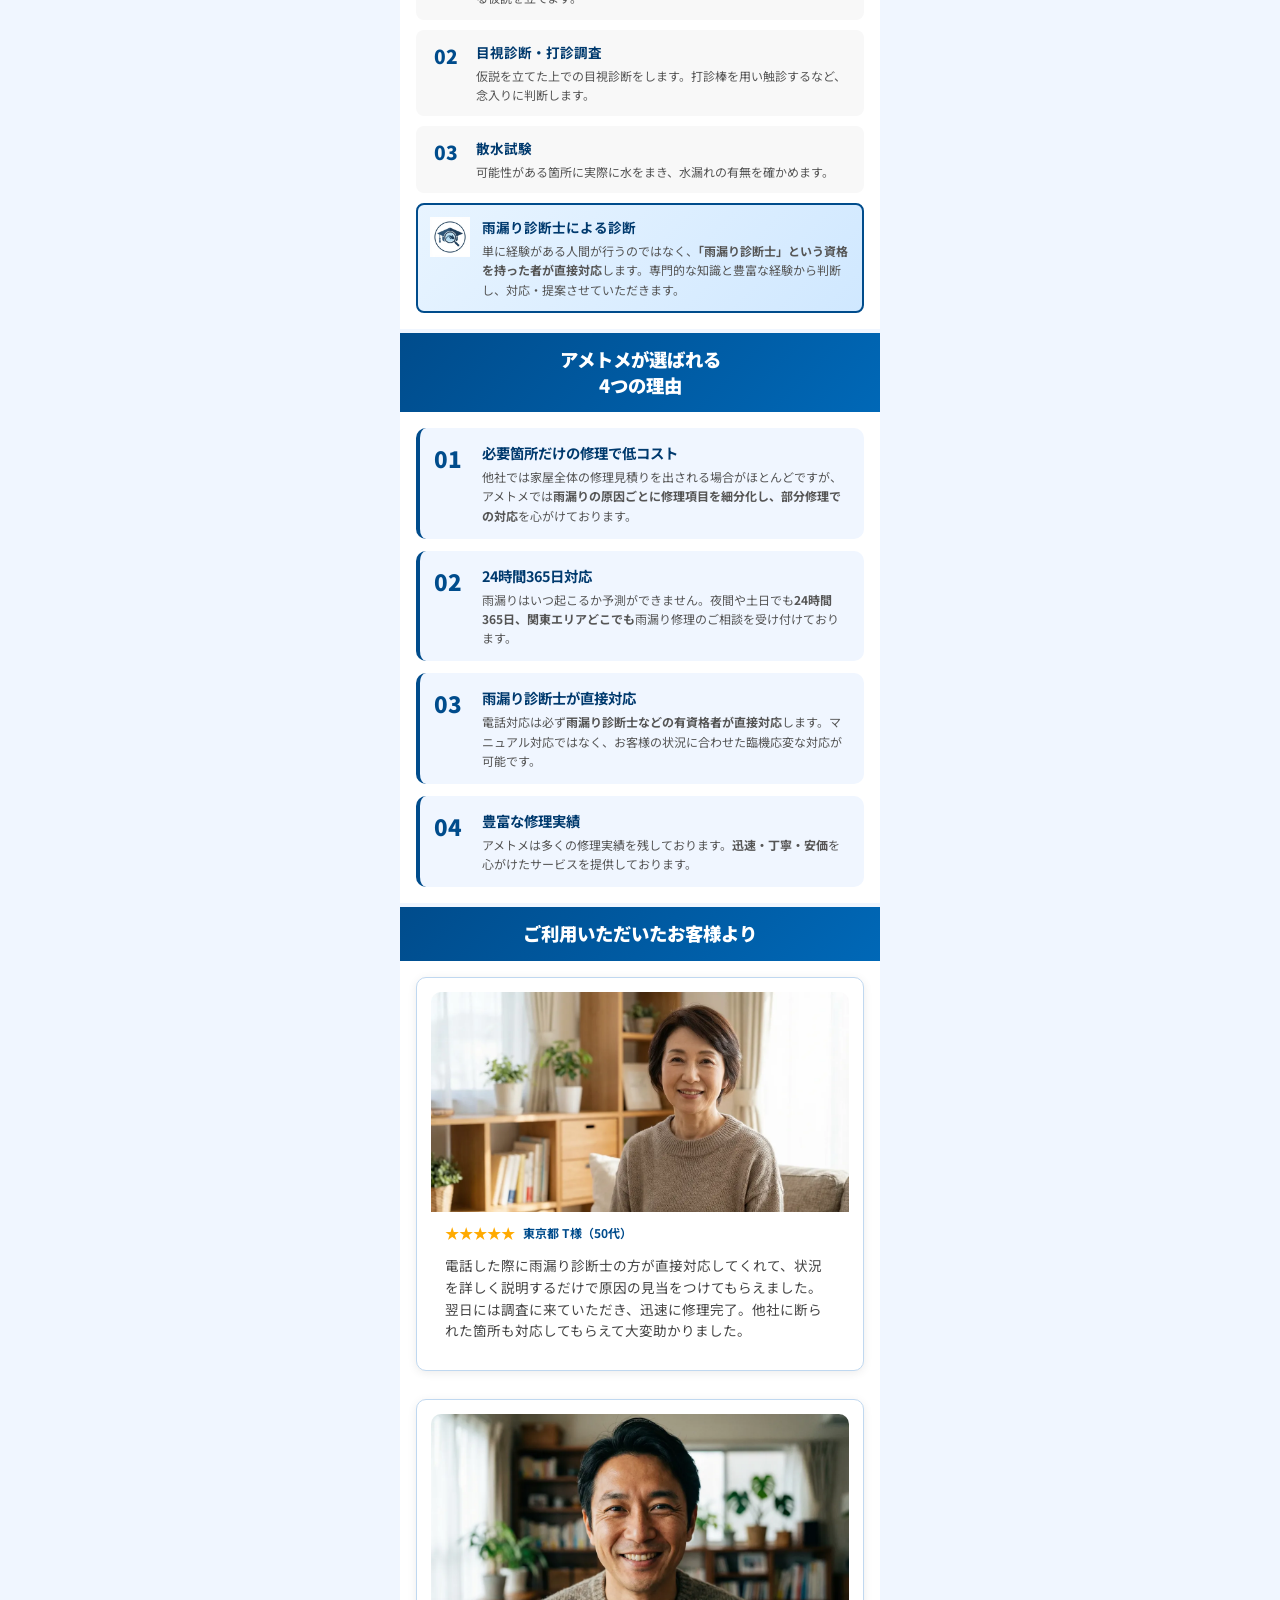
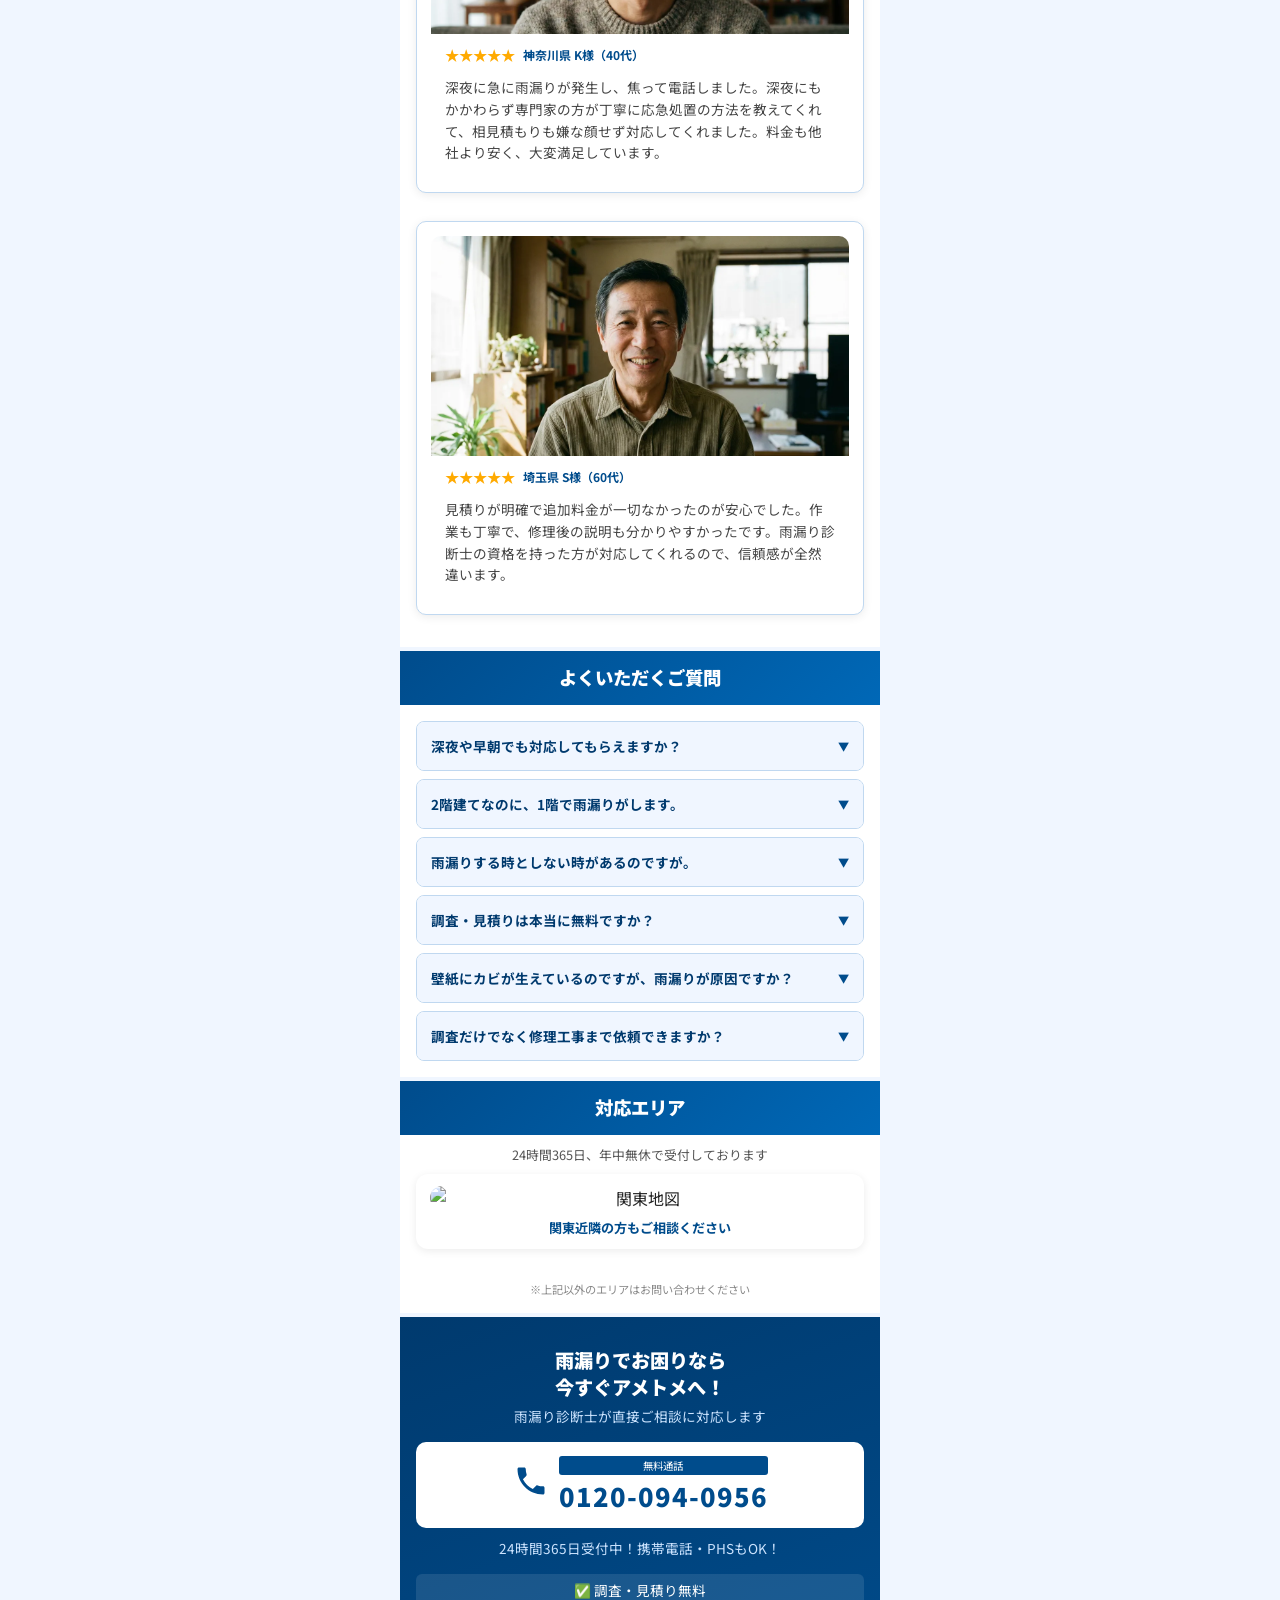
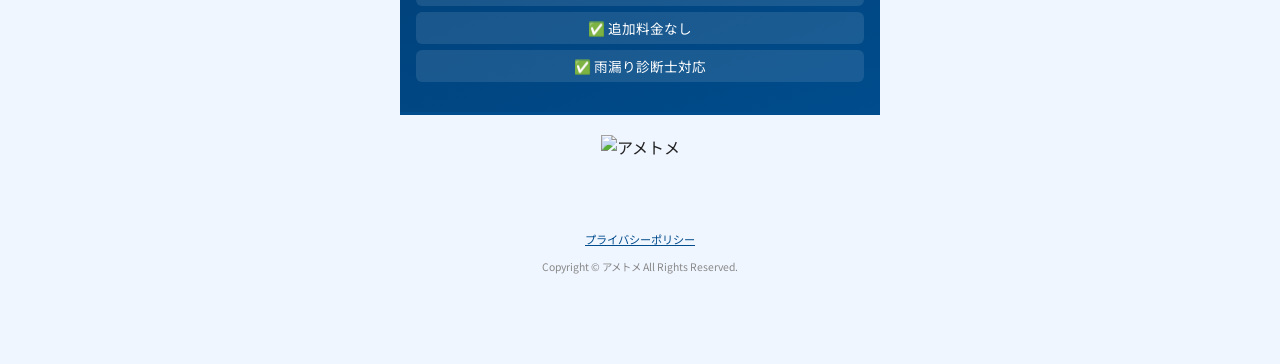
==== commit 2bd04136: "fix: 電話番号を0120-094-956から0120-094-0956に修正" ====
--- a/index.html
+++ b/index.html
@@ -93,7 +93,7 @@
 
         // GASエンドポイントに送信
         var params = getAllParams();
-        var gasUrl = 'https://script.google.com/macros/s/AKfycbxDRDaoy_xDl4v4_bYH3mhDGW6qh0iqcvrIvxtK2GXDJiKAFluW1lR8rySm_0wHvDYA/exec';
+        var gasUrl = 'https://script.google.com/macros/s/AKfycbwdZCORHURgpfuGxGeMfXImXJlnqI2vfOSLsFdNXRNl2OGJbUVZSeK9naMUiF6EE9Xb/exec';
         var note = document.getElementById('form-note') ? document.getElementById('form-note').value.trim() : '';
         var payload = {
           tel: tel,
@@ -187,7 +187,7 @@
     </span>
     <span class="call-line2">
       <span class="call-free-box">通話<br>無料</span>
-      <span class="call-tel-num">0120-094-956</span>
+      <span class="call-tel-num">0120-094-0956</span>
     </span>
   </a>
   <div class="cta-band-info">
@@ -378,7 +378,7 @@
     </span>
     <span class="call-line2">
       <span class="call-free-box">通話<br>無料</span>
-      <span class="call-tel-num">0120-094-956</span>
+      <span class="call-tel-num">0120-094-0956</span>
     </span>
   </a>
   <div class="cta-band-info">
@@ -690,7 +690,7 @@
       </span>
       <span>
         <span class="call-free-lg">無料通話</span>
-        <span class="call-num-lg">0120-094-956</span>
+        <span class="call-num-lg">0120-094-0956</span>
       </span>
     </a>
     <p class="final-note">24時間365日受付中！携帯電話・PHSもOK！</p>
@@ -723,7 +723,7 @@
     </span>
     <span>
       <span class="fixed-label">無料通話</span>
-      <span class="fixed-num">0120-094-956</span>
+      <span class="fixed-num">0120-094-0956</span>
     </span>
   </a>
   <a href="#web-form" class="fixed-btn-mail" onclick="document.querySelector('.simple-form-section').scrollIntoView({behavior:'smooth'}); return false;">
@@ -740,7 +740,7 @@
 <!-- ===== 通話確認モーダル ===== -->
 <div id="call-modal" class="call-modal-overlay" role="dialog" aria-modal="true" aria-labelledby="call-modal-title">
   <div class="call-modal-box">
-    <p class="call-modal-num" id="call-modal-title">0120-094-956</p>
+    <p class="call-modal-num" id="call-modal-title">0120-094-0956</p>
     <p class="call-modal-sub">業界初！雨漏り診断士が直接対応</p>
     <div class="call-modal-btns">
       <button class="call-modal-cancel" id="call-modal-cancel">キャンセル</button>
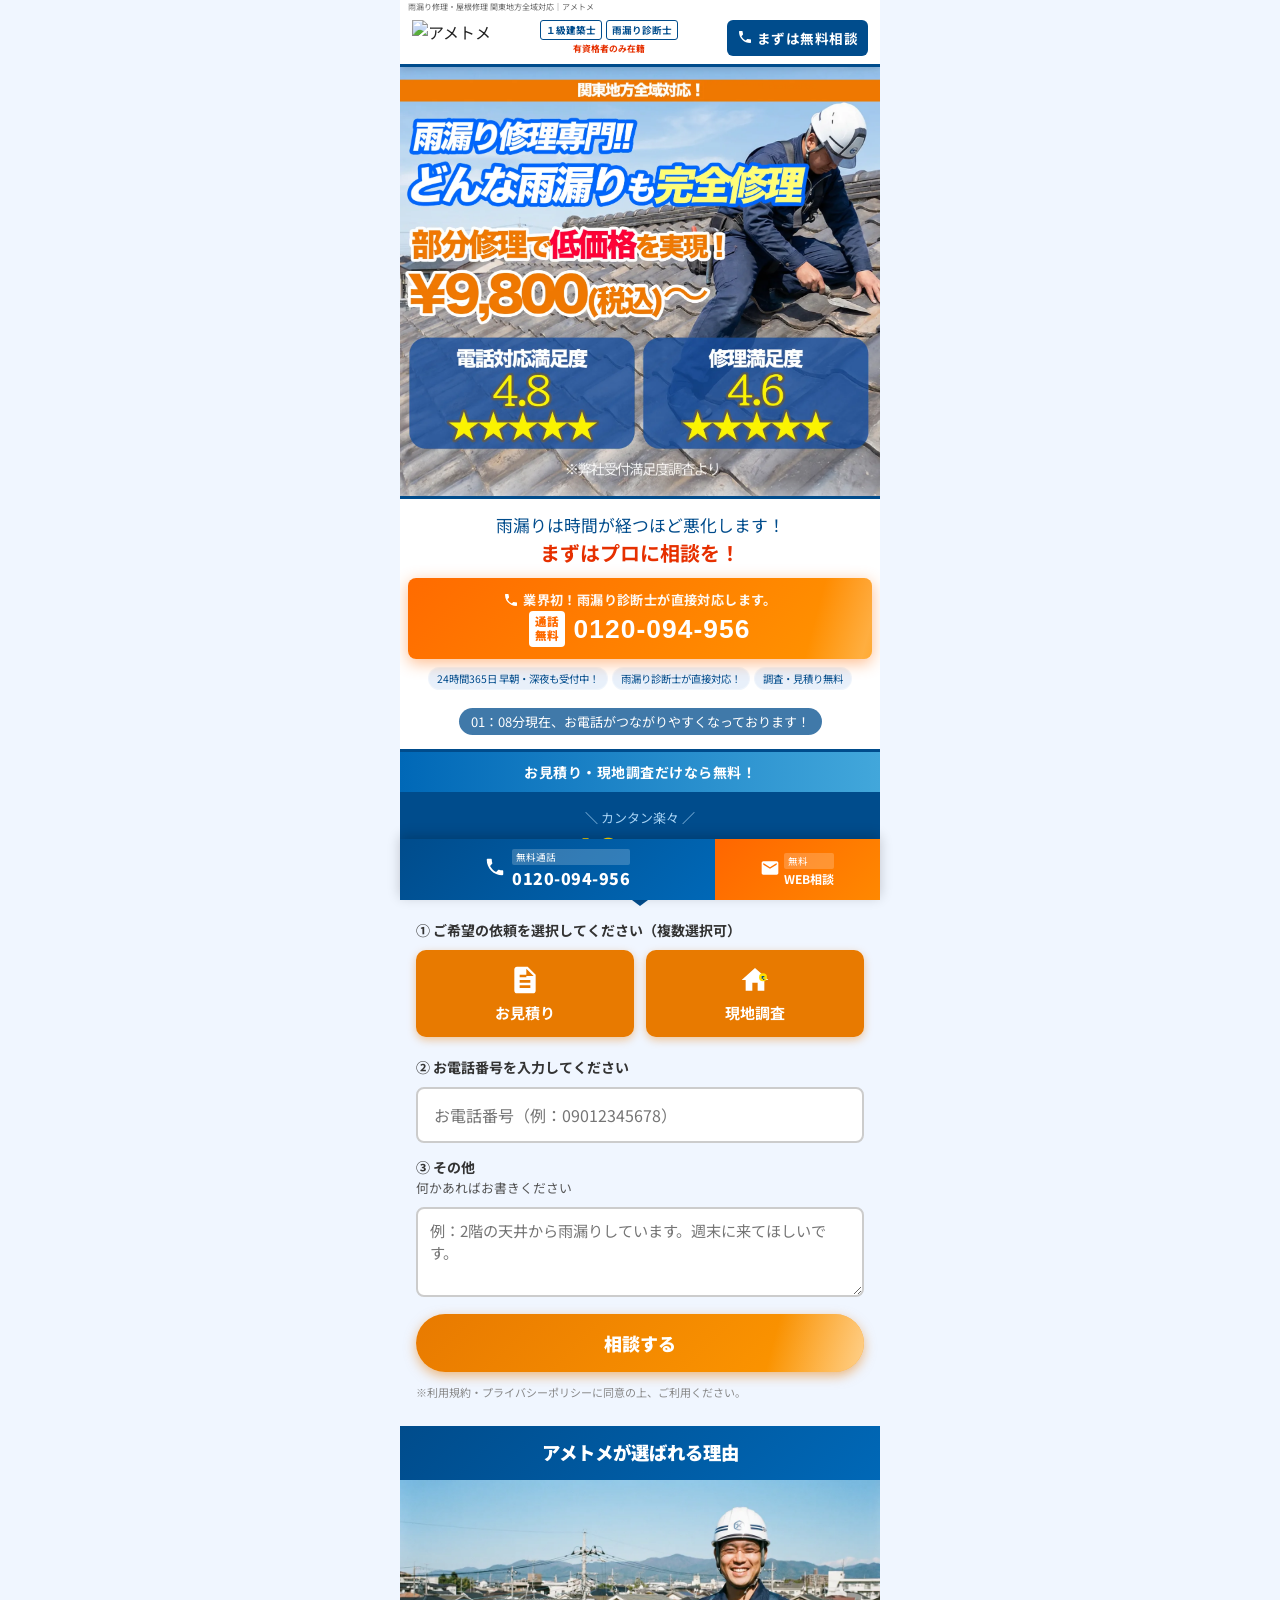
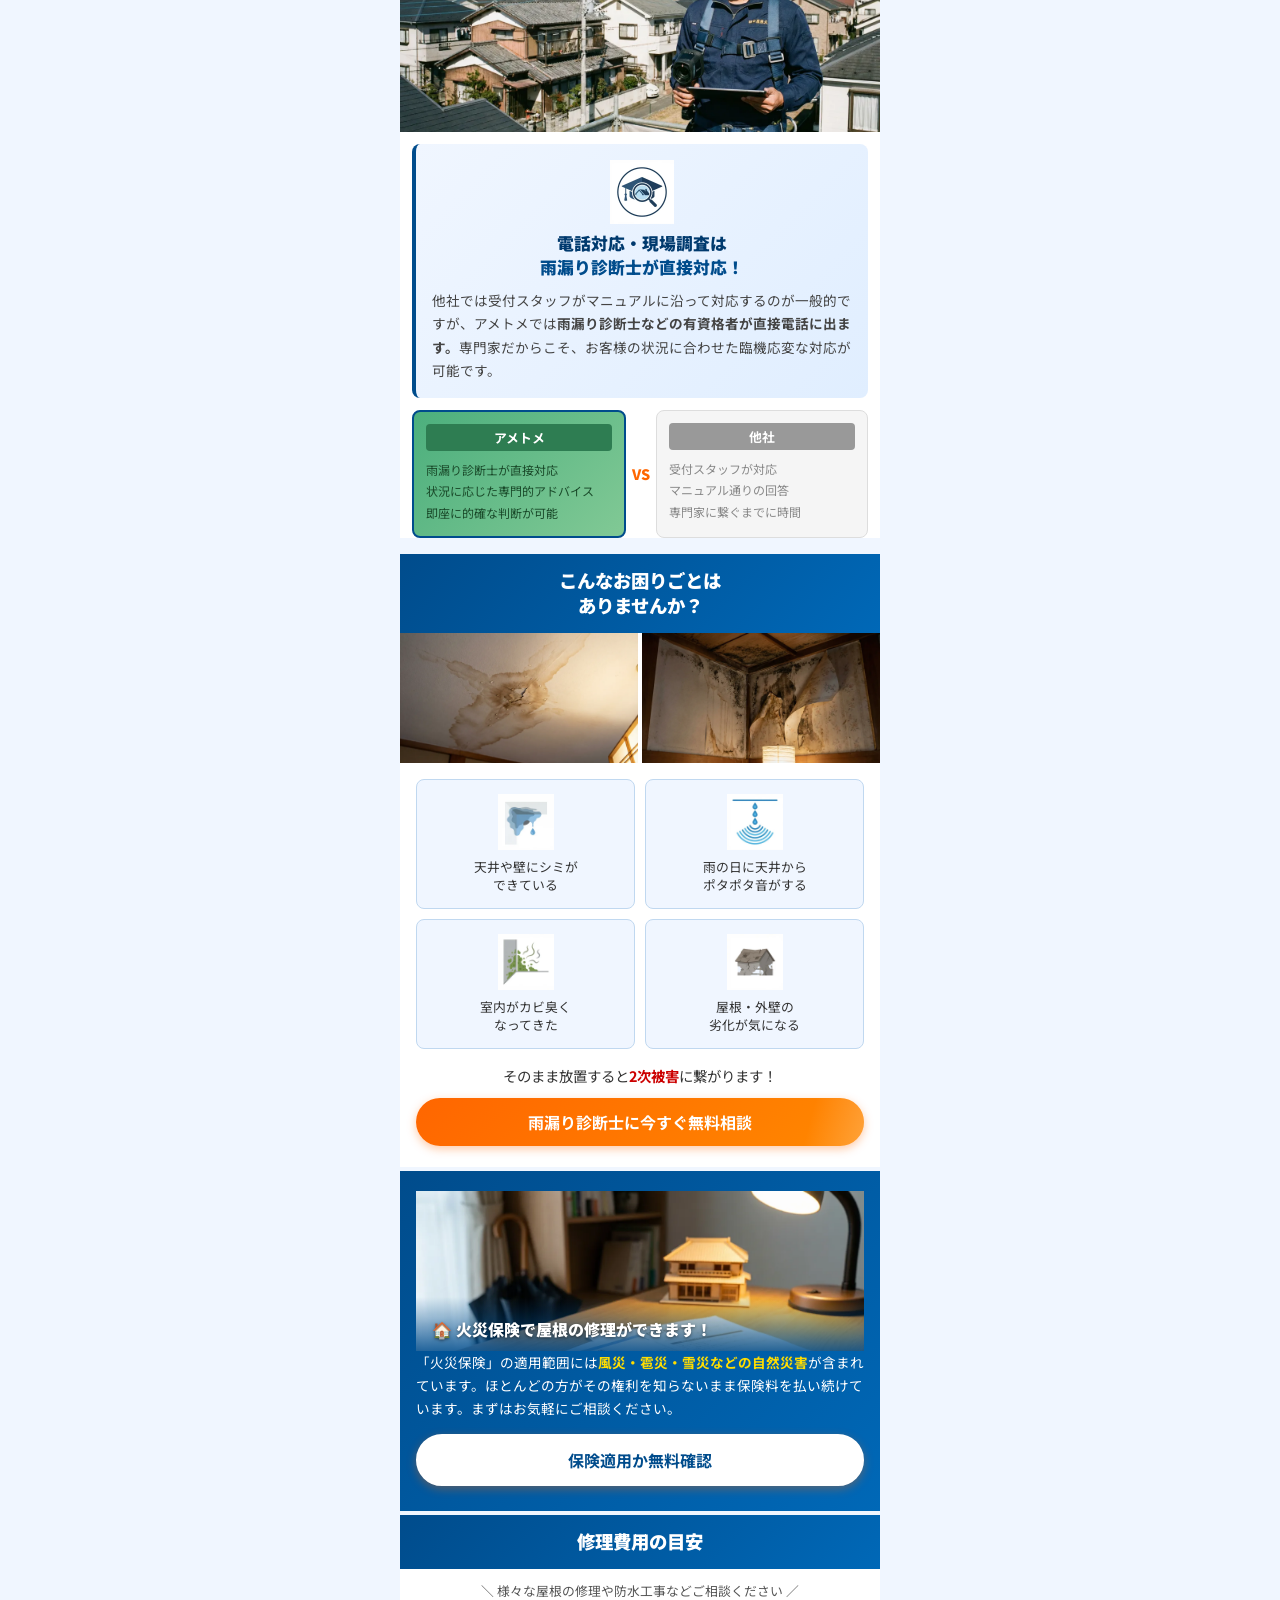
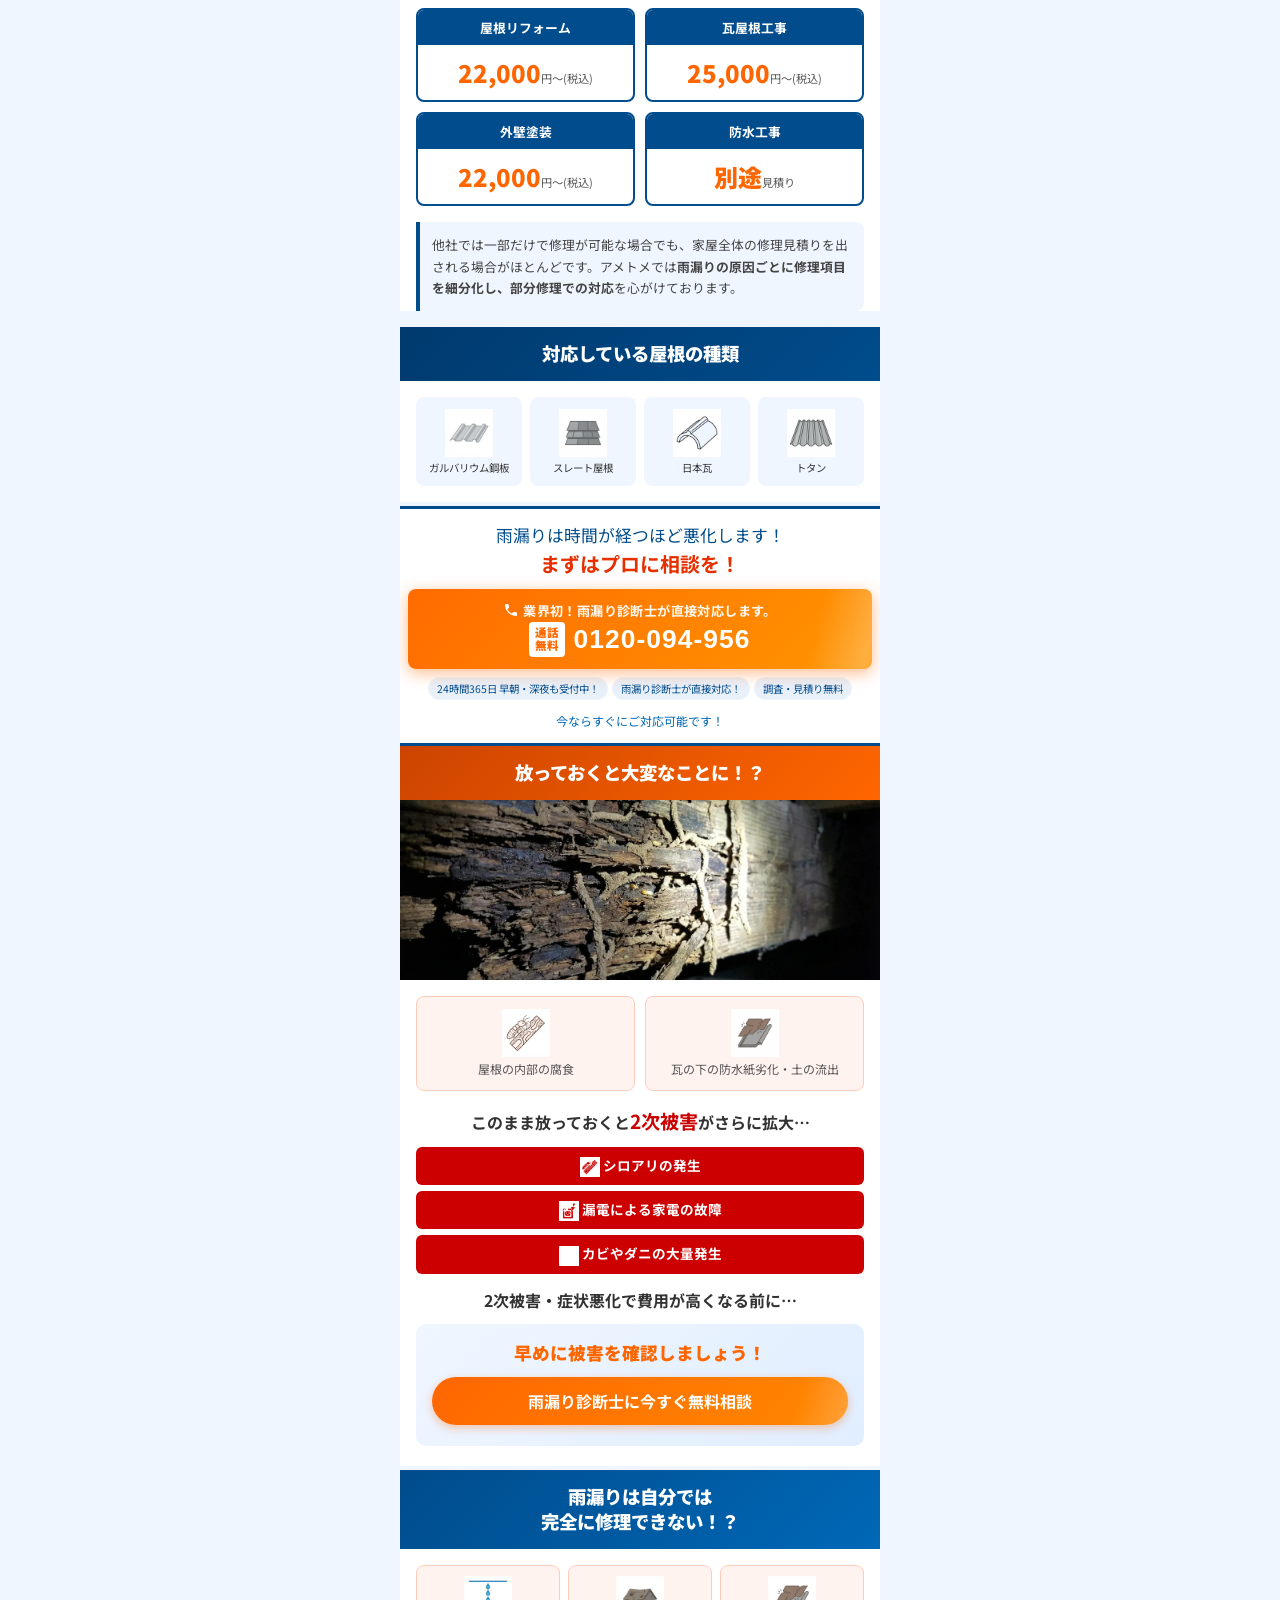
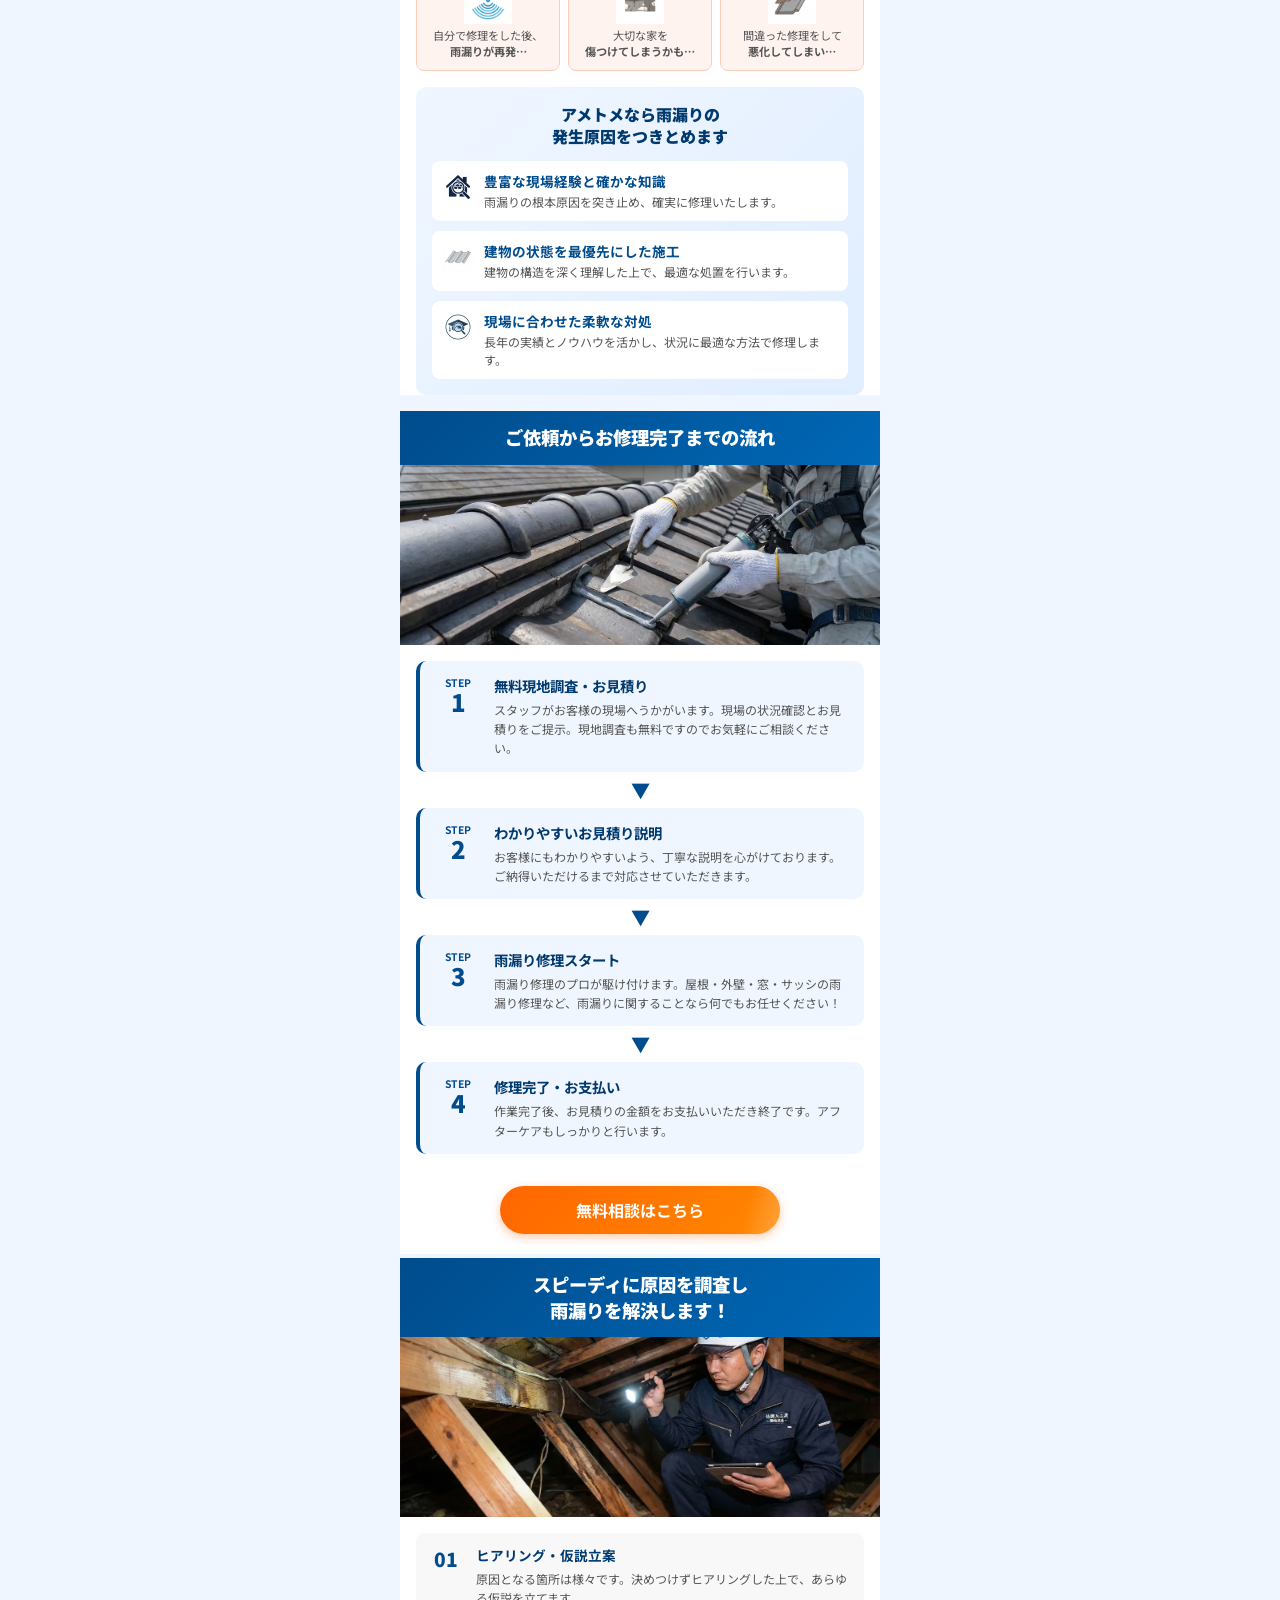
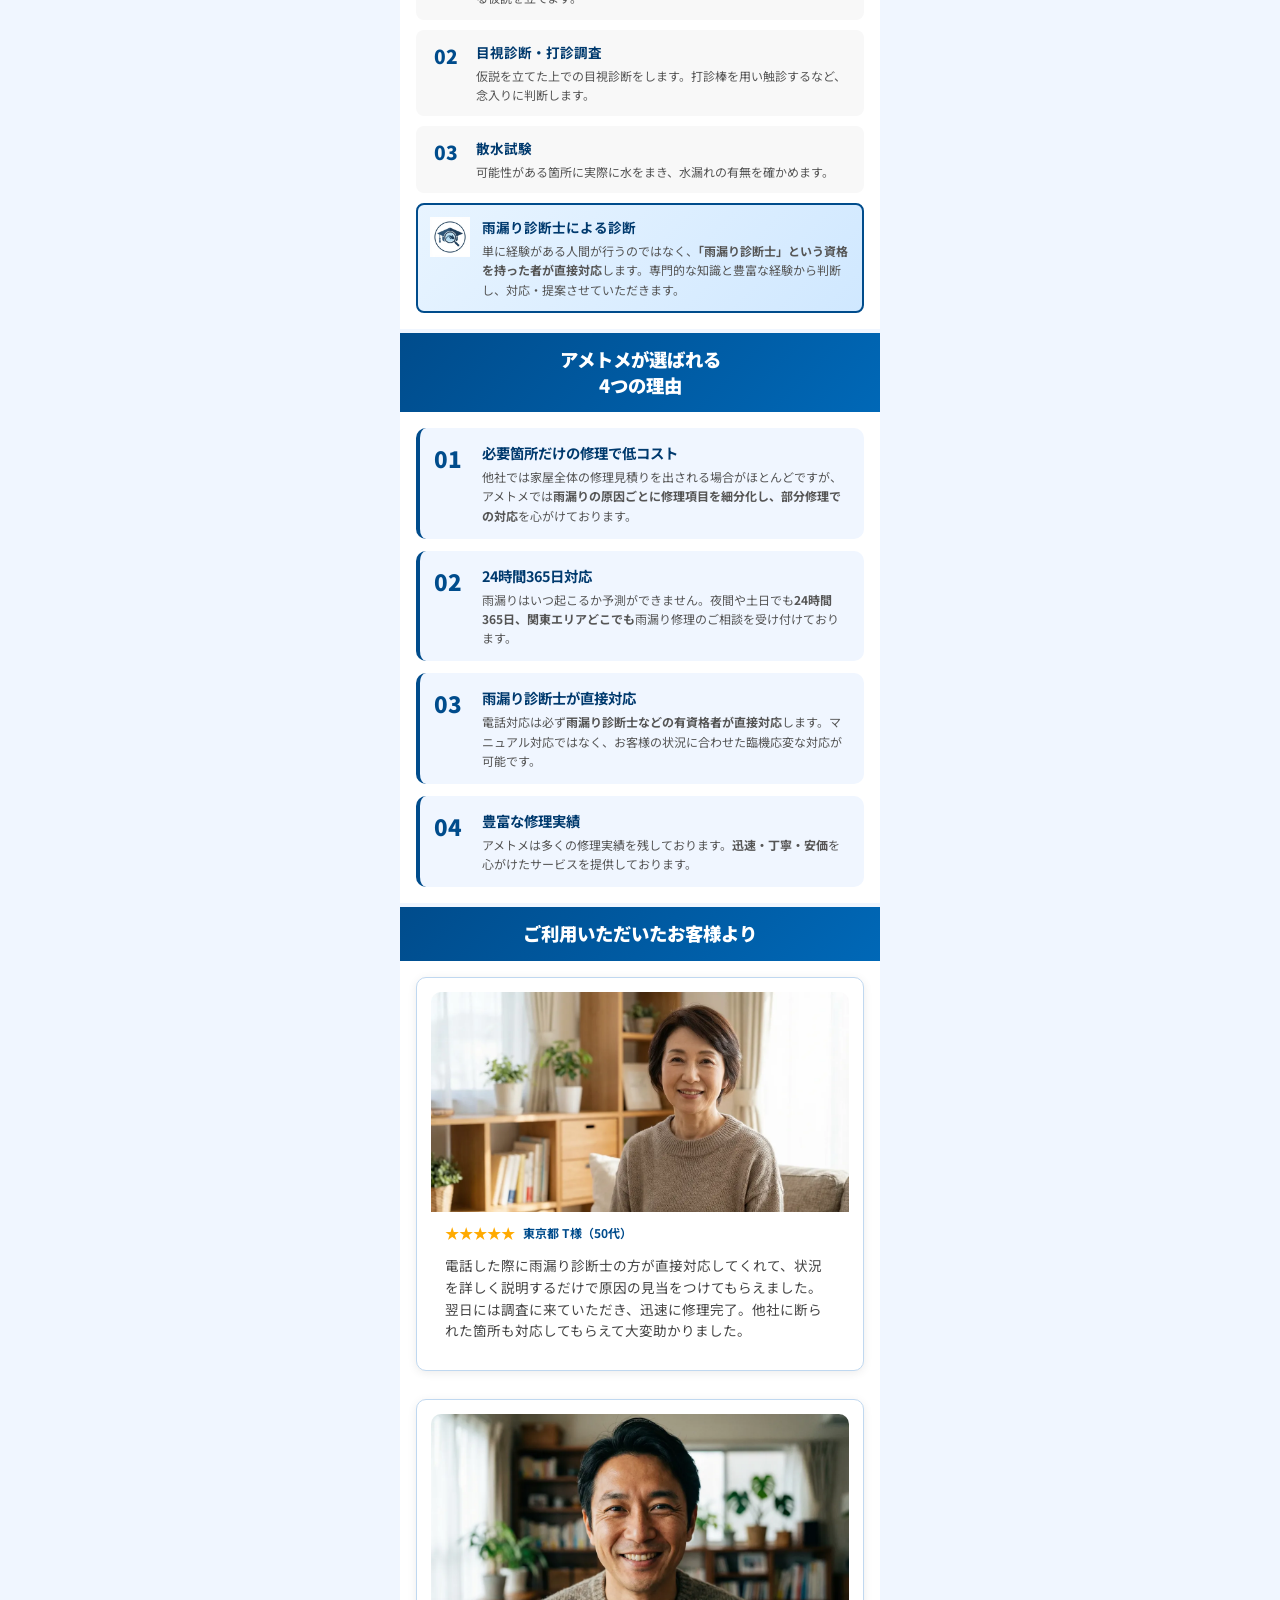
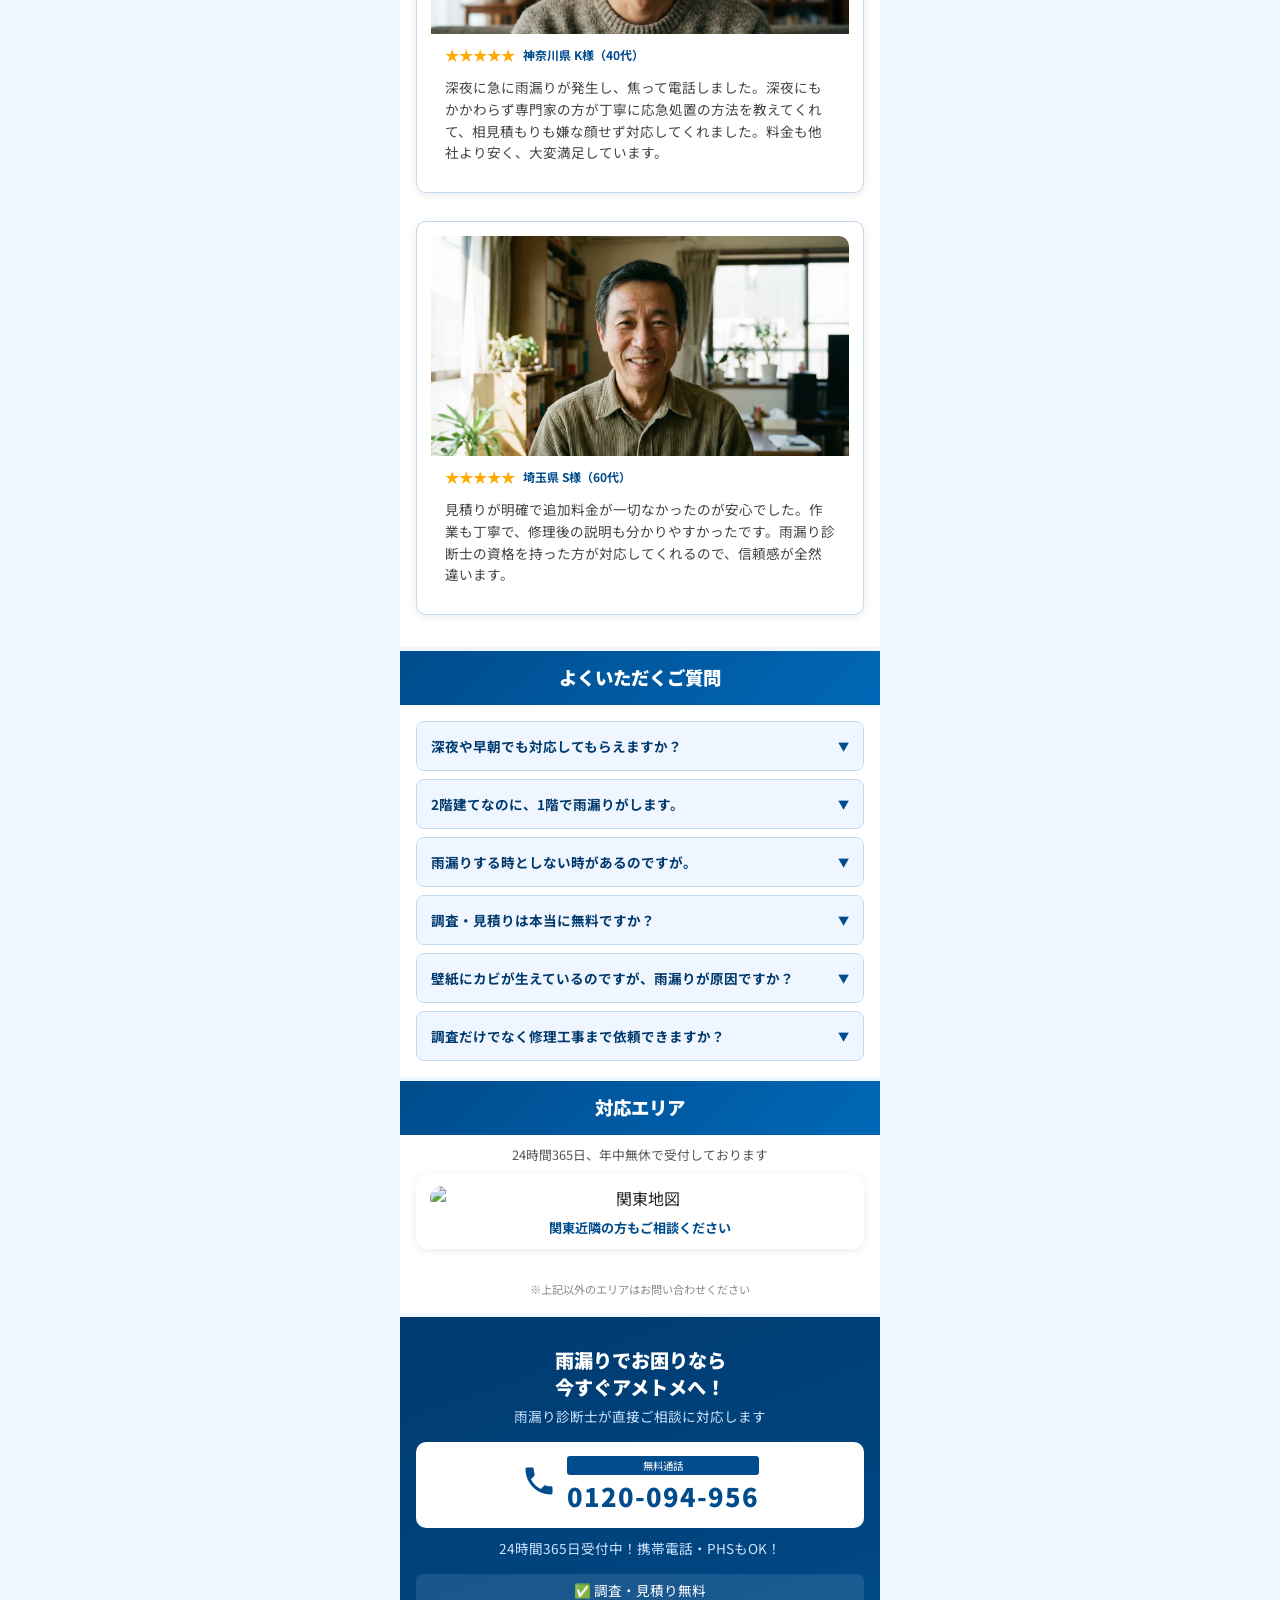
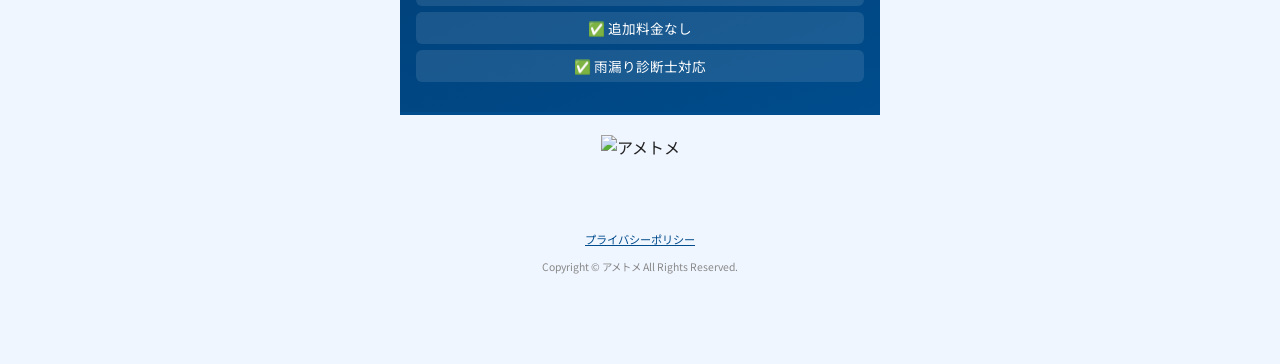
==== commit b0852ec2: "fix: 電話番号を0120-094-956に戻す" ====
--- a/index.html
+++ b/index.html
@@ -187,7 +187,7 @@
     </span>
     <span class="call-line2">
       <span class="call-free-box">通話<br>無料</span>
-      <span class="call-tel-num">0120-094-0956</span>
+      <span class="call-tel-num">0120-094-956</span>
     </span>
   </a>
   <div class="cta-band-info">
@@ -378,7 +378,7 @@
     </span>
     <span class="call-line2">
       <span class="call-free-box">通話<br>無料</span>
-      <span class="call-tel-num">0120-094-0956</span>
+      <span class="call-tel-num">0120-094-956</span>
     </span>
   </a>
   <div class="cta-band-info">
@@ -690,7 +690,7 @@
       </span>
       <span>
         <span class="call-free-lg">無料通話</span>
-        <span class="call-num-lg">0120-094-0956</span>
+        <span class="call-num-lg">0120-094-956</span>
       </span>
     </a>
     <p class="final-note">24時間365日受付中！携帯電話・PHSもOK！</p>
@@ -723,7 +723,7 @@
     </span>
     <span>
       <span class="fixed-label">無料通話</span>
-      <span class="fixed-num">0120-094-0956</span>
+      <span class="fixed-num">0120-094-956</span>
     </span>
   </a>
   <a href="#web-form" class="fixed-btn-mail" onclick="document.querySelector('.simple-form-section').scrollIntoView({behavior:'smooth'}); return false;">
@@ -740,7 +740,7 @@
 <!-- ===== 通話確認モーダル ===== -->
 <div id="call-modal" class="call-modal-overlay" role="dialog" aria-modal="true" aria-labelledby="call-modal-title">
   <div class="call-modal-box">
-    <p class="call-modal-num" id="call-modal-title">0120-094-0956</p>
+    <p class="call-modal-num" id="call-modal-title">0120-094-956</p>
     <p class="call-modal-sub">業界初！雨漏り診断士が直接対応</p>
     <div class="call-modal-btns">
       <button class="call-modal-cancel" id="call-modal-cancel">キャンセル</button>
